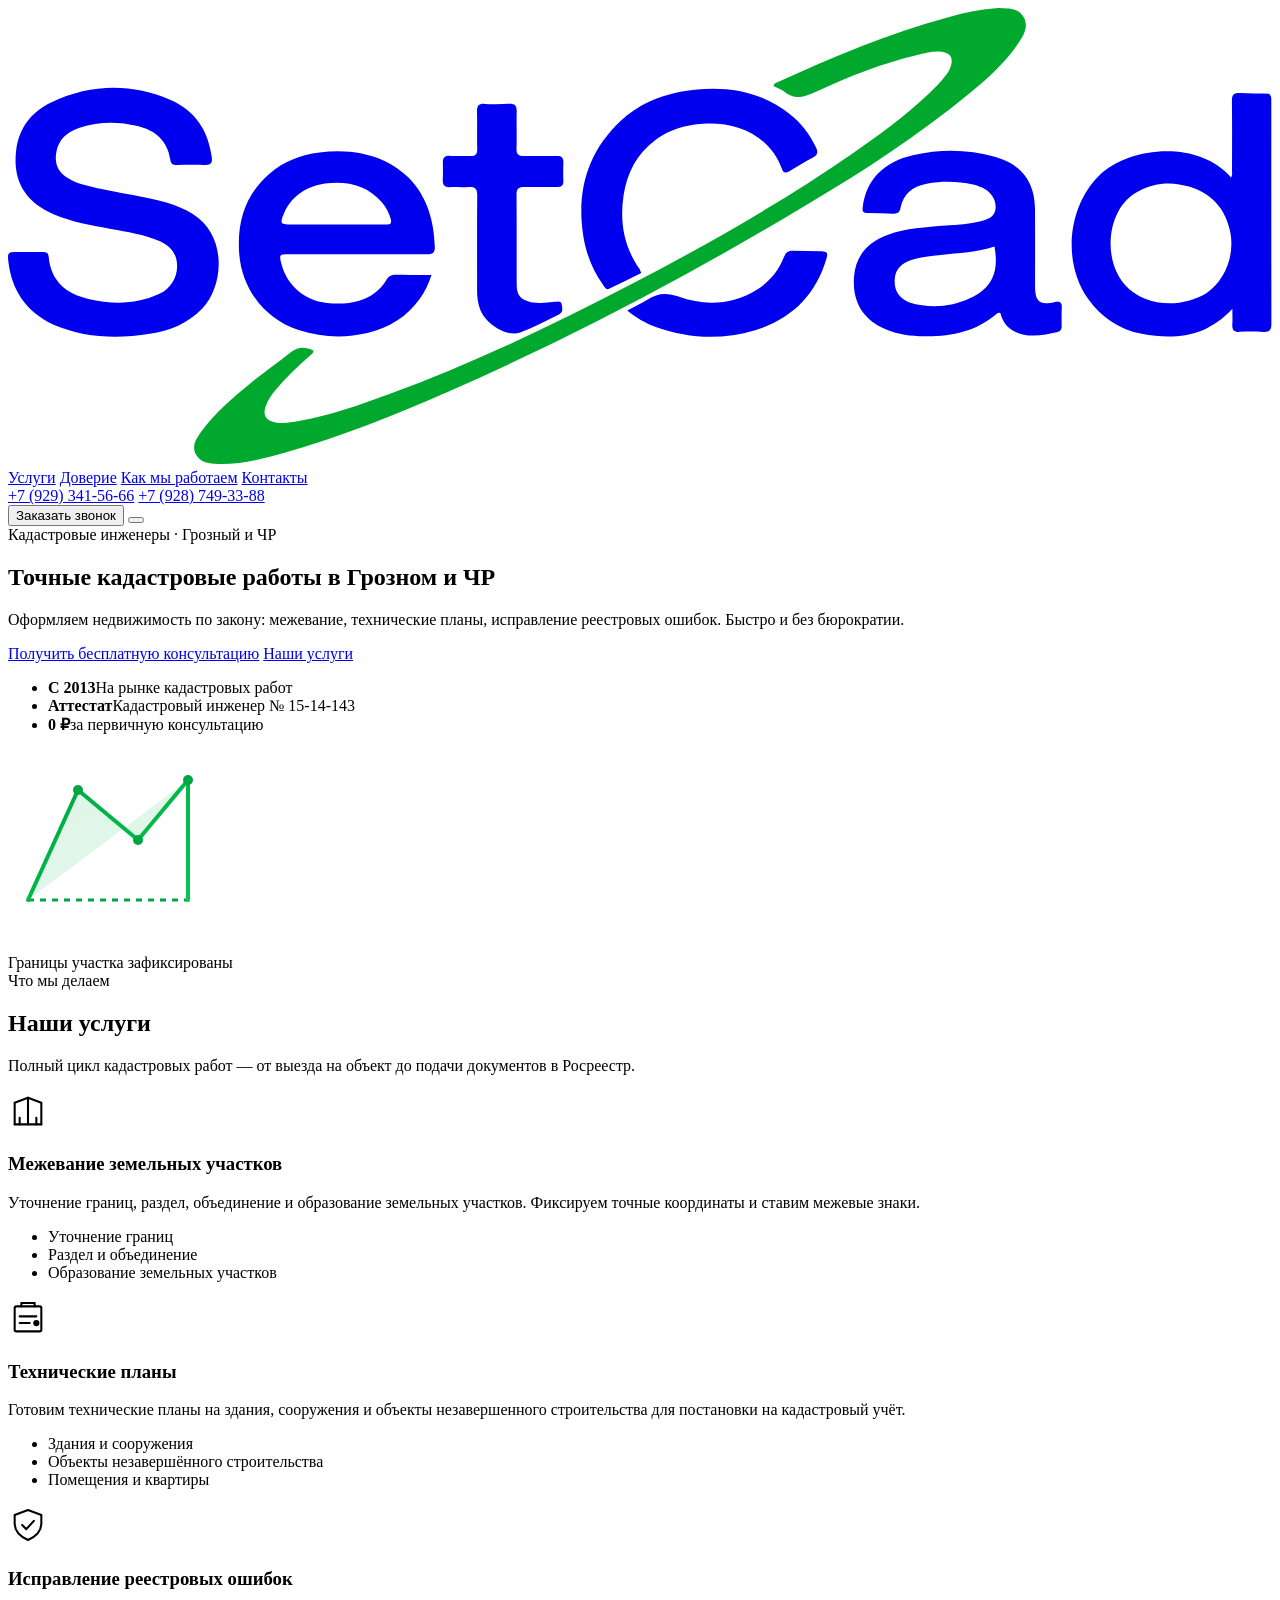
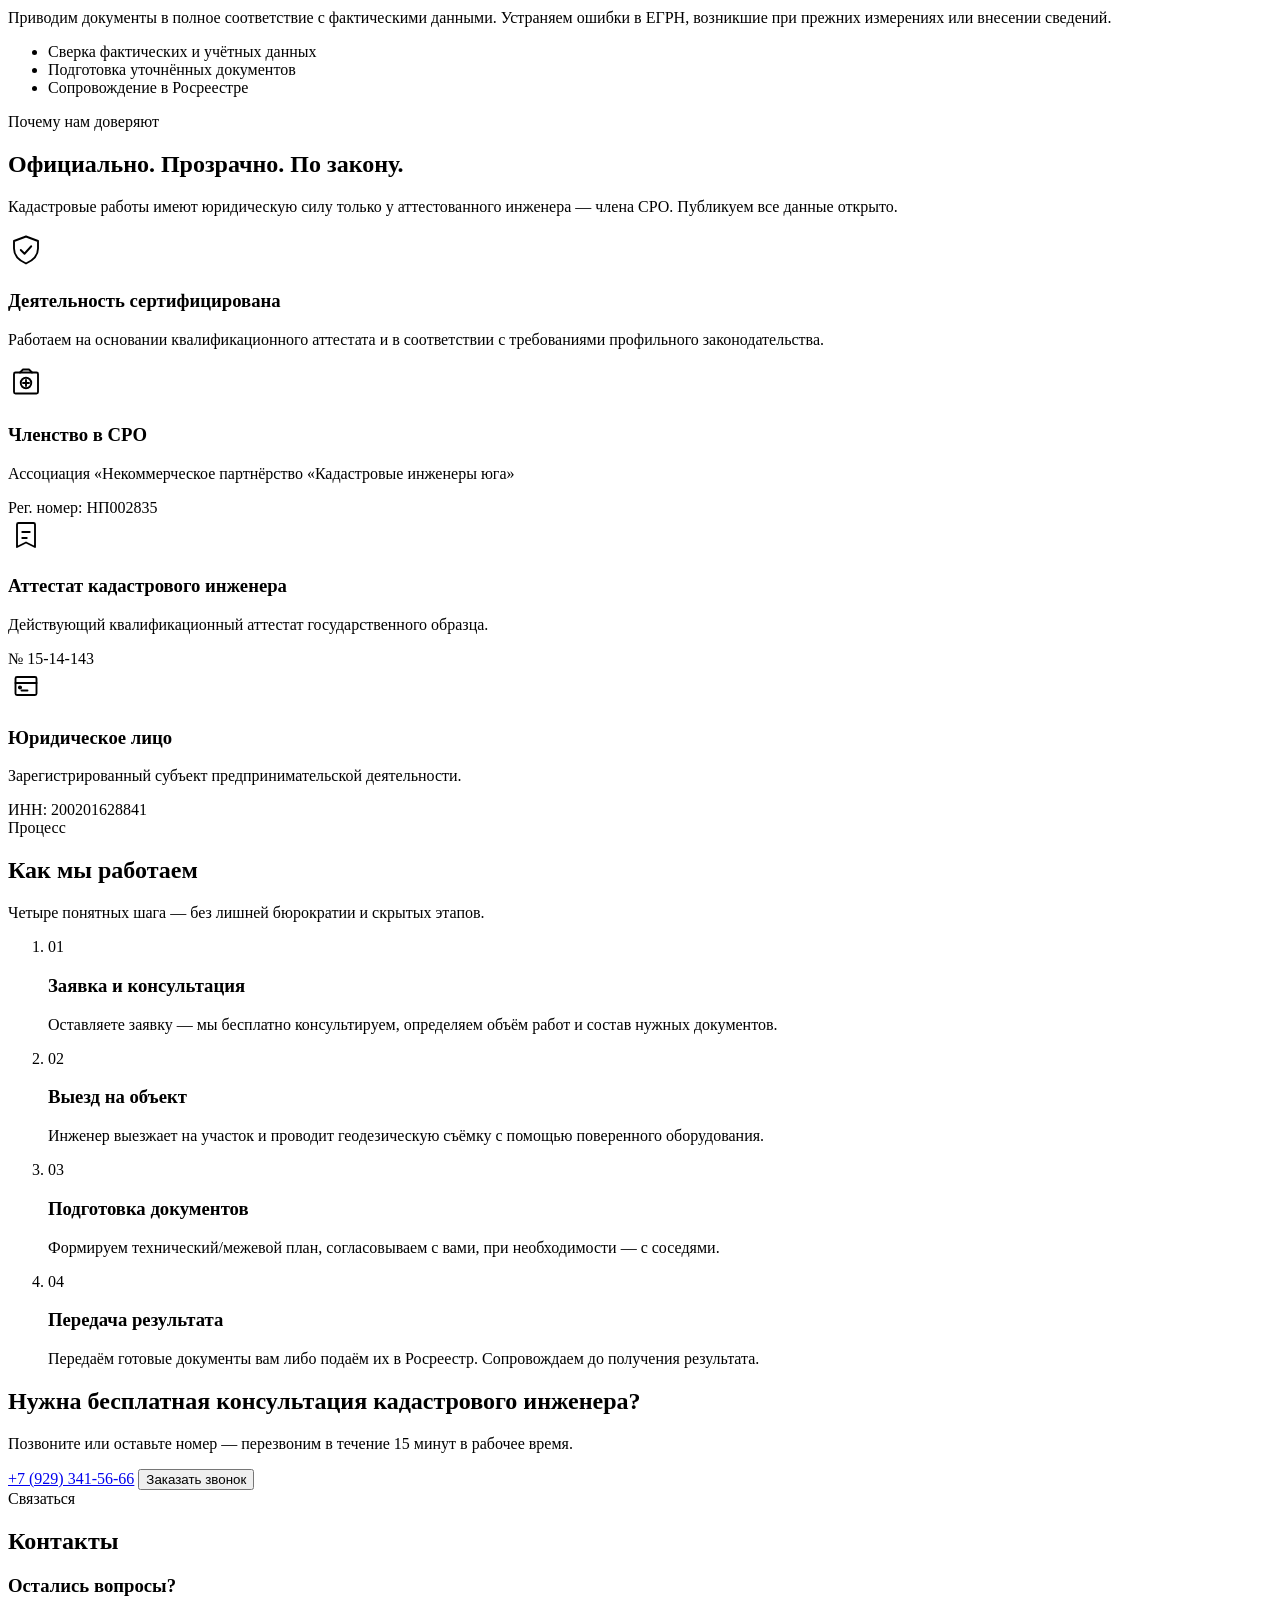
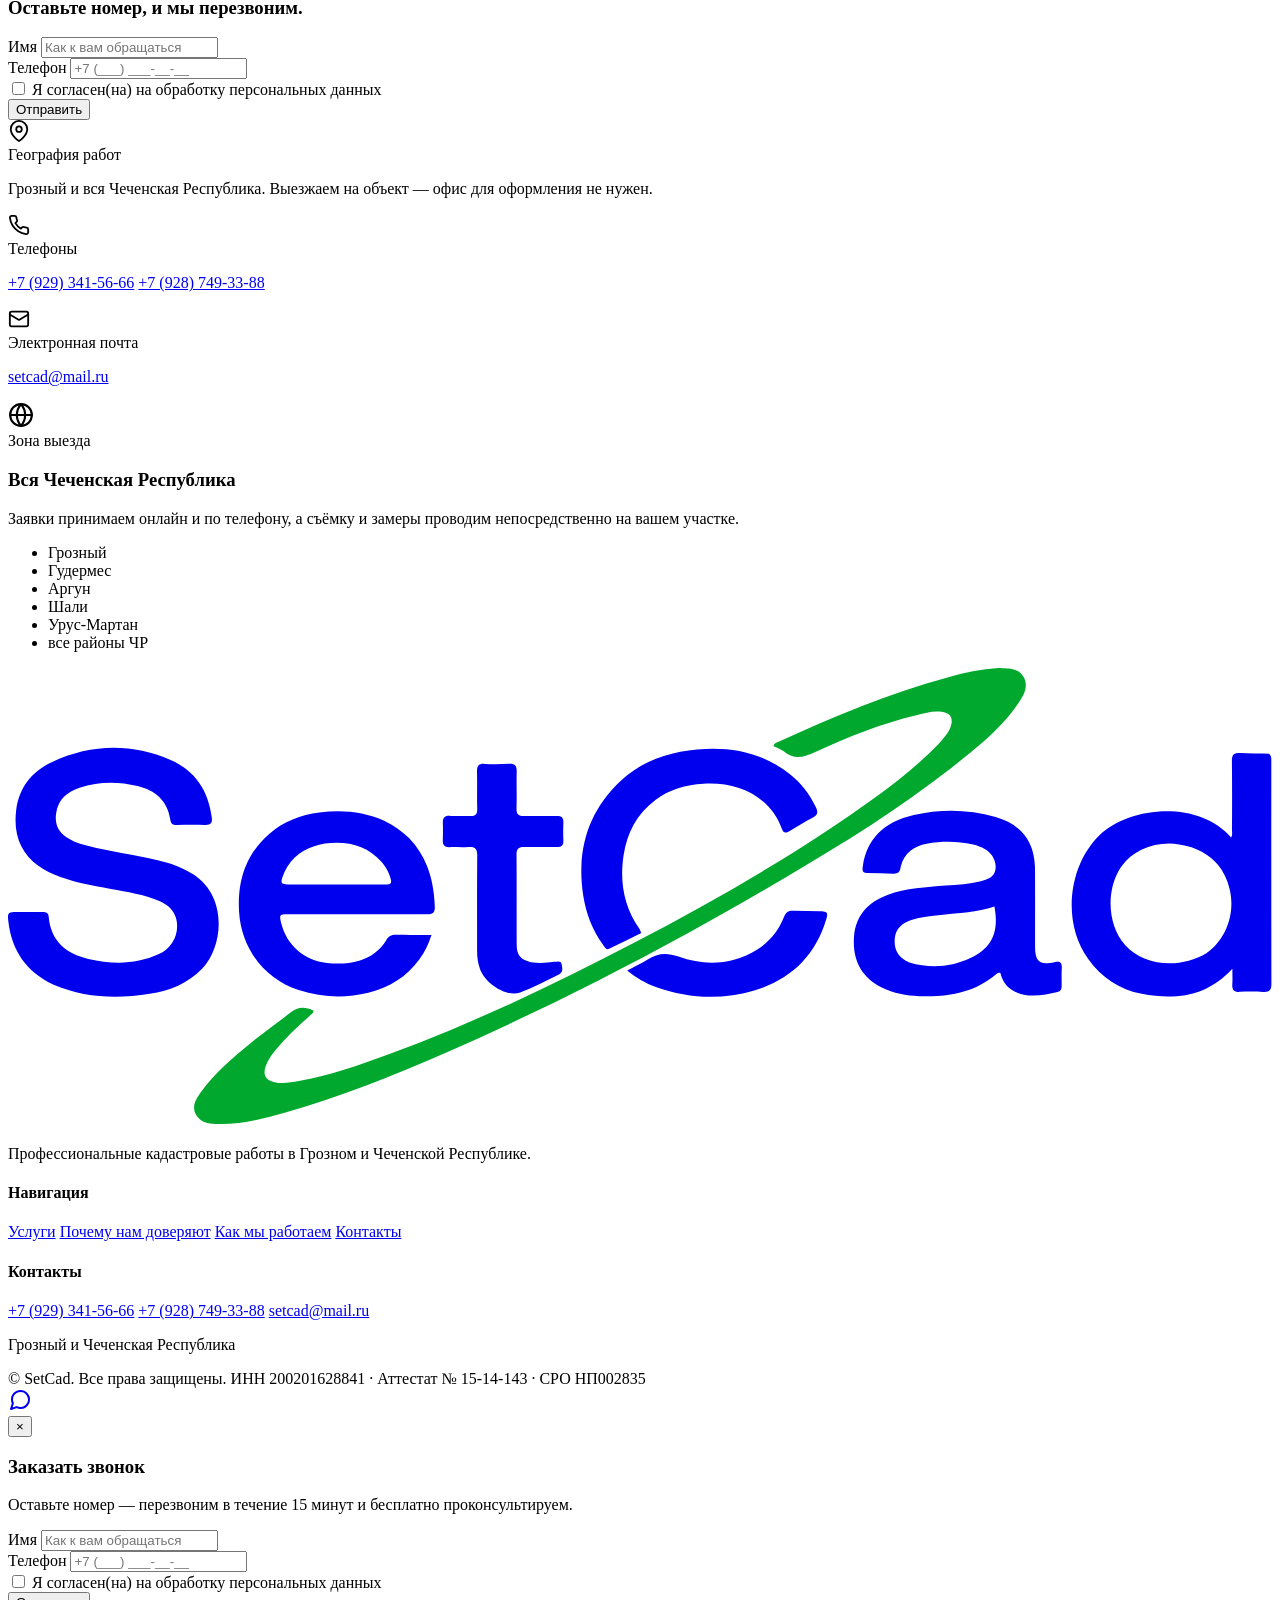
==== index.html @ d02a5c56 "Update index.html" ====
<!DOCTYPE html>
<html lang="ru">
<head>
    <meta name="google-site-verification" content="HfvGWTV3PidAbca_y2K1jz62IJVKgvn5Z9xsU5o7mjc" />
    <meta charset="UTF-8">
    <meta name="viewport" content="width=device-width, initial-scale=1.0">
    <meta name="description" content="Точные кадастровые работы в Грозном и ЧР. Межевание, технические планы, исправление реестровых ошибок. Быстро, по закону. Звоните!">
    <meta name="keywords" content="кадастровые работы Грозный, межевание Чечня, технический план, реестровые ошибки, SetCad">
    <meta name="theme-color" content="#00A63F">
    <meta property="og:title" content="SetCad — Кадастровые работы в Грозном и ЧР">
    <meta property="og:description" content="Межевание, технические планы, исправление реестровых ошибок. Оформляем недвижимость по закону — быстро и без бюрократии.">
    <meta property="og:type" content="website">
    <meta property="og:url" content="https://setcad.ru/">
    <meta property="og:image" content="https://setcad.ru/og-image.jpg">
    <meta property="og:image:width" content="1200">
    <meta property="og:image:height" content="630">
    <meta property="og:locale" content="ru_RU">
    <link rel="canonical" href="https://setcad.ru/">
    <meta name="robots" content="index, follow">
    <title>Кадастровые работы в Грозном и ЧР — межевание, техпланы | SetCad</title>
    <link rel="icon" href="/favicon.ico" sizes="any">
    <link rel="icon" type="image/svg+xml" href="/favicon.svg">
    <link rel="apple-touch-icon" href="/apple-touch-icon.png">
    <link rel="preconnect" href="https://fonts.googleapis.com">
    <link rel="preconnect" href="https://fonts.gstatic.com" crossorigin>
    <link href="https://fonts.googleapis.com/css2?family=Montserrat:wght@400;500;600;700;800;900&display=swap" rel="stylesheet">
    <link rel="stylesheet" href="styles.css">

    <script type="application/ld+json">
    {
        "@context": "https://schema.org",
        "@type": "Organization",
        "@id": "https://setcad.ru/#organization",
        "name": "SetCad",
        "legalName": "SetCad",
        "url": "https://setcad.ru/",
        "logo": "https://setcad.ru/logo.svg",
        "foundingDate": "2013",
        "taxID": "200201628841",
        "vatID": "200201628841",
        "address": {
            "@type": "PostalAddress",
            "addressLocality": "Грозный",
            "addressRegion": "Чеченская Республика",
            "addressCountry": "RU"
        },
        "areaServed": [
            { "@type": "City", "name": "Грозный" },
            { "@type": "AdministrativeArea", "name": "Чеченская Республика" }
        ],
        "contactPoint": [
            {
                "@type": "ContactPoint",
                "telephone": "+7-929-341-56-66",
                "contactType": "customer service",
                "areaServed": "RU",
                "availableLanguage": "Russian"
            }
        ],
        "email": "setcad@mail.ru"
    }
    </script>

    <script type="application/ld+json">
    {
        "@context": "https://schema.org",
        "@type": "ProfessionalService",
        "@id": "https://setcad.ru/#business",
        "name": "SetCad — кадастровые работы",
        "alternateName": "СетКад",
        "description": "Кадастровые работы в Грозном и Чеченской Республике: межевание земельных участков, технические планы, исправление реестровых ошибок.",
        "url": "https://setcad.ru/",
        "telephone": ["+7-929-341-56-66", "+7-928-749-33-88"],
        "email": "setcad@mail.ru",
        "priceRange": "₽₽",
        "image": "https://setcad.ru/logo.svg",
        "address": {
            "@type": "PostalAddress",
            "addressLocality": "Грозный",
            "addressRegion": "Чеченская Республика",
            "addressCountry": "RU"
        },
        "areaServed": [
            { "@type": "City", "name": "Грозный" },
            { "@type": "AdministrativeArea", "name": "Чеченская Республика" }
        ],
        "parentOrganization": { "@id": "https://setcad.ru/#organization" },
        "employee": {
            "@type": "Person",
            "jobTitle": "Кадастровый инженер",
            "hasCredential": {
                "@type": "EducationalOccupationalCredential",
                "credentialCategory": "Аттестат кадастрового инженера",
                "identifier": "15-14-143"
            },
            "memberOf": {
                "@type": "Organization",
                "name": "СРО НП002835"
            }
        },
        "hasOfferCatalog": {
            "@type": "OfferCatalog",
            "name": "Кадастровые услуги",
            "itemListElement": [
                {
                    "@type": "Offer",
                    "itemOffered": {
                        "@type": "Service",
                        "name": "Межевание земельных участков",
                        "description": "Уточнение границ, раздел, объединение и образование земельных участков."
                    }
                },
                {
                    "@type": "Offer",
                    "itemOffered": {
                        "@type": "Service",
                        "name": "Технические планы",
                        "description": "Подготовка технических планов на здания, сооружения и объекты незавершённого строительства."
                    }
                },
                {
                    "@type": "Offer",
                    "itemOffered": {
                        "@type": "Service",
                        "name": "Исправление реестровых ошибок",
                        "description": "Приведение документов в соответствие с фактическими данными, устранение ошибок в ЕГРН."
                    }
                }
            ]
        }
    }
    </script>

    <script type="application/ld+json">
    {
        "@context": "https://schema.org",
        "@type": "FAQPage",
        "mainEntity": [
            {
                "@type": "Question",
                "name": "Что входит в межевание земельного участка?",
                "acceptedAnswer": {
                    "@type": "Answer",
                    "text": "Межевание включает уточнение или установление границ земельного участка, определение точных координат поворотных точек, подготовку межевого плана и его подачу в Росреестр. SetCad выполняет полный цикл — от выезда на объект до получения готовых документов."
                }
            },
            {
                "@type": "Question",
                "name": "Что такое реестровая ошибка и как её исправить?",
                "acceptedAnswer": {
                    "@type": "Answer",
                    "text": "Реестровая ошибка — это несоответствие сведений в ЕГРН фактическим данным об объекте, возникшее из-за неточностей при прежних измерениях или внесении информации. Исправляется через подготовку уточнённых документов кадастровым инженером и подачу заявления в Росреестр. SetCad сопровождает весь процесс."
                }
            },
            {
                "@type": "Question",
                "name": "В каких районах работает SetCad?",
                "acceptedAnswer": {
                    "@type": "Answer",
                    "text": "SetCad выполняет кадастровые работы в Грозном и по всей Чеченской Республике."
                }
            }
        ]
    }
    </script>
</head>
<body>

    <header class="header" id="header">
        <div class="container header__inner">
            <a href="#hero" class="logo logo--full" aria-label="SetCad — на главную">
                <svg class="logo__full" viewBox="0 0 946 342" xmlns="http://www.w3.org/2000/svg" role="img" aria-label="SetCad">
                    <path d="M508.745 198.441C449.857 230.426 390.442 260.52 329.367 287.244C289.226 304.808 248.633 321.22 206.361 333.053C190.327 337.541 174.18 341.706 157.3 341.302C150.827 341.147 144.181 340.582 140.673 334.259C137.106 327.828 141.081 322.211 144.576 317.223C154.531 303.018 167.759 292.011 181.054 281.132C190.858 273.111 201.29 265.886 211.173 257.994C217.102 253.26 222.436 253.684 228.552 256.327C228.688 258.7 226.724 259.475 225.462 260.625C216.594 268.708 207.652 276.71 200.087 286.087C197.042 289.862 194.238 293.794 192.708 298.468C190.739 304.48 192.754 308.024 198.789 309.767C205.148 311.604 211.401 310.26 217.588 309.183C240.992 305.109 263.263 297.122 285.457 288.961C348.43 265.805 408.79 236.894 468.188 205.865C524.052 176.683 578.778 145.562 630.735 109.796C651.324 95.6237 671.479 80.8251 689.676 63.5647C694.036 59.4297 698.279 55.2002 701.903 50.3904C703.311 48.5219 704.555 46.5714 705.342 44.3337C707.7 37.6289 705.8 34.0464 698.811 32.8161C692.565 31.7164 686.575 33.7509 680.631 35.1514C654.086 41.4055 628.816 51.367 604.221 62.9067C595.615 66.9447 588.22 69.1732 580.297 62.212C578.282 60.4417 575.393 59.6669 572.984 58.4739C573.36 56.1594 575.087 55.9366 576.326 55.3691C617.545 36.4879 659.264 18.8892 703.156 7.05387C715.687 3.67512 728.365 0.815929 741.402 0.0681263C741.735 0.0490533 742.069 -0.0168356 742.399 0.00403936C749.021 0.422923 756.231 -0.135792 760.115 6.78596C763.965 13.6477 760.432 19.7987 756.78 25.3995C747.011 40.3801 733.743 52.1418 720.133 63.3968C682.165 94.7932 640.968 121.519 598.732 146.744C569.131 164.423 539.368 181.807 508.745 198.441Z" fill="#00A92D"/>
                    <path d="M33.7177 236.8C13.5264 227.101 2.69941 211.232 0.232134 189.477C-0.456011 183.41 0.0909486 182.707 5.98083 182.669C12.6466 182.626 19.3133 182.693 25.9784 182.615C28.4737 182.585 30.1912 183.2 30.4235 186.054C31.9235 204.484 43.4717 213.907 60.1449 217.749C77.984 221.859 95.8988 222.011 112.969 214.125C123.114 209.439 128.232 198.813 126.092 188.61C124.568 181.342 119.63 177.158 113.249 174.38C101.686 169.346 89.2725 167.593 77.0061 165.354C62.4283 162.692 47.7954 160.281 34.056 154.383C12.7971 145.256 3.24372 129.184 6.12794 106.304C8.23402 89.5979 17.7819 77.3991 32.6279 70.4838C61.851 56.8714 91.9631 56.0401 121.677 68.786C140.135 76.7035 149.967 91.8495 152.509 111.753C153.016 115.726 151.983 117.643 147.534 117.469C140.545 117.196 133.534 117.259 126.541 117.464C123.488 117.554 121.921 116.638 121.453 113.523C119.32 99.3288 110.216 91.6072 96.9948 88.3913C82.5011 84.8657 67.9026 84.8518 53.6044 89.5502C44.3377 92.5952 37.5284 98.2069 36.0158 108.619C34.9024 116.283 37.2344 122.398 43.7438 126.762C50.5497 131.324 58.3973 132.976 66.1988 134.757C83.5615 138.72 101.342 140.668 118.503 145.61C125.586 147.65 132.314 150.462 138.558 154.416C164.429 170.8 161.318 208.236 145.44 224.817C134.634 236.102 121.049 241.401 106.128 243.78C81.5604 247.696 57.3474 246.965 33.7177 236.8Z" fill="currentColor"/>
                    <path d="M943.877 64.1611C945.723 65.8575 945.49 67.7558 945.49 69.5639C945.499 125.21 945.451 180.856 945.565 236.501C945.575 241.14 943.988 242.684 939.441 242.424C933.628 242.092 927.77 242.081 921.956 242.392C917.427 242.634 916.014 240.755 916.316 236.534C916.551 233.253 916.363 229.942 916.363 225.049C896.926 246.206 873.472 248.567 848.525 243.856C831.801 240.698 818.461 231.638 808.476 217.768C788.924 190.61 793.129 148.733 816.654 125.407C838.37 103.874 890.512 98.1031 915.343 126.818C916.572 125.146 916.075 123.3 916.079 121.624C916.118 104.297 916.221 86.9685 916.007 69.6442C915.951 65.0948 917.337 63.3989 921.989 63.6512C929.131 64.0386 936.302 63.8849 943.877 64.1611ZM897.192 213.356C911.733 202.832 918.551 184.055 914.413 165.929C910.058 146.852 896.954 135.11 876.558 132.008C857.468 129.104 839.135 137.22 831.072 152.143C821.555 169.757 823.781 193.676 836.224 207.501C850.066 222.881 876.868 225.656 897.192 213.356Z" fill="currentColor"/>
                    <path d="M722.29 132.028C710.518 129.479 699.067 129.478 687.672 131.479C677.236 133.312 669.922 139.015 667.927 149.914C667.326 153.199 665.667 153.993 662.827 153.911C656.17 153.718 649.514 153.509 642.856 153.42C639.932 153.381 639.308 152.202 639.658 149.347C642.162 128.901 654.965 115.203 677.934 110.047C698.368 105.46 718.921 105.689 739.167 111.574C758.625 117.231 768.5 130.307 768.629 150.473C768.753 169.794 768.658 189.116 768.675 208.438C768.685 219.734 772.06 222.638 783.019 220.169C787.22 219.222 788.942 219.989 788.678 224.527C788.418 229.01 788.586 233.519 788.587 238.016C788.587 240.207 788.01 241.903 785.555 242.492C776.941 244.559 768.347 246.294 759.421 244.301C750.42 242.292 744.774 236.867 742.718 228.339C740.929 227.717 740.282 228.658 739.564 229.267C722.837 243.436 702.983 246.439 681.978 245.588C672.206 245.193 662.783 243.448 653.982 239.118C638.946 231.721 631.787 218.789 633.19 201.036C634.449 185.114 643.738 175.27 658.185 169.854C672.251 164.581 687.135 164.051 701.875 162.783C710.652 162.028 719.518 161.859 728.079 159.543C732.872 158.247 738.088 157.066 739.027 150.862C739.952 144.749 736.764 138.713 731.02 135.417C728.408 133.918 725.636 132.789 722.29 132.028ZM674.59 220.469C690.239 225.105 705.673 224.011 720.276 217.128C737.24 209.133 741.687 196.79 738.27 178.509C725.234 182.885 711.605 183.307 698.138 184.851C690.72 185.701 683.209 186.058 676.072 188.528C669.349 190.855 664.349 194.815 663.676 202.528C662.956 210.782 666.352 216.674 674.59 220.469Z" fill="currentColor"/>
                    <path d="M300.115 127.272C314.048 141.841 318.739 159.478 319.428 178.668C319.586 183.068 317.913 184.397 313.604 184.38C278.96 184.247 244.316 184.3 209.671 184.31C203.231 184.312 202.953 184.685 204.438 190.785C208.436 207.203 221.546 218.731 238.641 220.695C246.786 221.631 254.861 221.522 262.831 219.026C271.451 216.326 278.444 211.563 283.056 203.743C284.798 200.79 286.935 199.65 290.337 199.727C298.786 199.917 307.242 199.789 316.935 199.789C314.668 206.959 311.808 212.624 308.073 217.833C298.525 231.149 285.399 239.243 269.678 243.087C252.146 247.375 234.678 246.665 217.494 241.077C191.859 232.742 174.645 209.791 172.954 182.88C171.5 159.739 177.651 139.798 195.491 124.215C206.272 114.799 219.091 110.061 233.071 108.215C249.883 105.995 266.251 107.482 281.891 114.542C288.663 117.599 294.46 122.017 300.115 127.272ZM237.15 131.261C222.534 133.819 211.396 140.945 205.887 155.298C203.651 161.125 204.304 162.014 210.46 162.019C233.954 162.038 257.448 162.022 280.942 162.015C281.941 162.014 282.94 161.97 283.94 161.944C286.352 161.88 287.134 160.773 286.543 158.375C285.317 153.405 282.942 149.039 279.642 145.22C268.545 132.373 254.091 129.323 237.15 131.261Z" fill="currentColor"/>
                    <path d="M503.168 62.6344C532.93 57.4866 560.686 60.2675 585.011 79.3323C593.524 86.0045 599.969 94.4191 604.648 104.217C606.272 107.62 606.313 109.834 602.453 111.818C596.39 114.933 590.572 118.542 584.76 122.119C581.966 123.838 580.35 123.596 579.175 120.316C570.071 94.8973 544.44 85.0017 520.43 86.656C507.358 87.5567 495.158 90.8208 484.533 98.7655C470.71 109.101 463.322 123.253 460.74 140.04C457.688 159.88 460.811 178.48 472.535 195.207C472.993 195.86 473.217 196.677 473.935 198.273C465.851 202.305 457.937 206.415 449.861 210.178C447.479 211.288 446.449 208.662 445.345 207.122C437.437 196.092 432.586 183.758 430.534 170.41C425.383 136.903 433.673 107.611 458.861 84.1323C471.217 72.6141 486.271 66.0642 503.168 62.6344Z" fill="currentColor"/>
                    <path d="M391.3 220.314C397.543 221.09 403.33 220.793 409.134 219.932C411.062 219.647 413.938 218.692 414.42 221.885C414.817 224.506 415.812 227.7 412.316 229.351C402.679 233.905 393.26 239.046 383.316 242.793C373.289 246.572 356.935 236.393 353.112 224.925C351.683 220.638 351.054 216.216 351.064 211.664C351.116 187.835 350.964 164.006 351.18 140.18C351.224 135.328 349.677 133.623 344.908 133.948C340.097 134.276 335.245 133.95 330.417 134.093C326.763 134.201 325.288 132.564 325.398 128.994C325.531 124.665 325.608 120.324 325.443 115.999C325.282 111.802 327.193 110.474 331.185 110.679C336.004 110.926 340.857 110.521 345.675 110.786C349.741 111.009 351.291 109.666 351.167 105.428C350.898 96.2715 351.257 87.0965 351.003 77.9388C350.88 73.5314 352.055 71.503 356.864 71.7754C362.842 72.1139 368.865 72.0148 374.852 71.7456C379.128 71.5534 380.839 72.9828 380.717 77.4418C380.467 86.5994 380.889 95.777 380.572 104.93C380.407 109.693 382.224 110.972 386.685 110.817C394.674 110.538 402.682 110.865 410.676 110.688C414.334 110.607 415.818 111.935 415.662 115.617C415.472 120.108 415.454 124.62 415.657 129.11C415.828 132.898 414.094 134.072 410.574 134.021C402.411 133.903 394.243 134.098 386.082 133.937C382.041 133.858 380.559 135.35 380.588 139.496C380.746 161.99 380.624 184.486 380.703 206.98C380.73 214.865 383.325 218.053 391.3 220.314Z" fill="currentColor"/>
                    <path d="M484.783 238.773C477.147 235.764 470.338 232.13 463.446 226.358C468.978 223.411 473.909 221.149 478.458 218.281C485.949 213.557 492.529 212.619 501.766 216C521.692 223.292 542.063 222.339 560.756 210.682C570.042 204.892 576.74 196.621 580.746 186.43C582.14 182.884 584.054 181.579 587.794 181.749C594.44 182.051 601.106 181.875 607.762 182.009C613.278 182.12 613.934 182.981 612.333 188.31C604.161 215.526 586.02 233.008 559.138 241.135C534.364 248.624 509.57 247.589 484.783 238.773Z" fill="currentColor"/>
                </svg>
            </a>

            <nav class="nav" id="nav" aria-label="Основная навигация">
                <a href="#services" class="nav__link">Услуги</a>
                <a href="#trust" class="nav__link">Доверие</a>
                <a href="#process" class="nav__link">Как мы работаем</a>
                <a href="#contacts" class="nav__link">Контакты</a>
            </nav>

            <div class="header__actions">
                <div class="header__phones">
                    <a href="tel:+79293415666">+7 (929) 341-56-66</a>
                    <a href="tel:+79287493388">+7 (928) 749-33-88</a>
                </div>
                <button class="btn btn--accent" data-modal-open>Заказать звонок</button>
                <button class="burger" id="burger" aria-label="Открыть меню" aria-expanded="false" aria-controls="nav">
                    <span></span><span></span><span></span>
                </button>
            </div>
        </div>
    </header>

    <section class="hero" id="hero">
        <div class="hero__bg" aria-hidden="true">
            <div class="hero__grid"></div>
            <div class="hero__glow"></div>
        </div>
        <div class="container hero__inner">
            <div class="hero__content">
                <span class="hero__badge">Кадастровые инженеры · Грозный и ЧР</span>
                <h1 class="hero__title">Точные кадастровые работы в&nbsp;Грозном и&nbsp;ЧР</h1>
                <p class="hero__subtitle">Оформляем недвижимость по закону: межевание, технические планы, исправление реестровых ошибок. Быстро и без бюрократии.</p>
                <div class="hero__actions">
                    <a href="#contacts" class="btn btn--accent btn--lg">Получить бесплатную консультацию</a>
                    <a href="#services" class="btn btn--ghost btn--lg">Наши услуги</a>
                </div>
                <ul class="hero__stats">
                    <li><strong>С 2013</strong><span>На рынке кадастровых работ</span></li>
                    <li><strong>Аттестат</strong><span>Кадастровый инженер №&nbsp;15-14-143</span></li>
                    <li><strong>0 ₽</strong><span>за первичную консультацию</span></li>
                </ul>
            </div>
            <div class="hero__visual" aria-hidden="true">
                <div class="hero__card">
                    <svg class="hero__chart" viewBox="0 0 200 200" width="200" height="200" xmlns="http://www.w3.org/2000/svg">
                        <defs>
                            <linearGradient id="g1" x1="0" y1="0" x2="1" y2="1">
                                <stop offset="0" stop-color="#00A63F"/>
                                <stop offset="1" stop-color="#00C853"/>
                            </linearGradient>
                            <clipPath id="chartReveal">
                                <rect class="hero__chart-clip-rect" x="0" y="0" width="200" height="200"/>
                            </clipPath>
                        </defs>
                        <polygon class="hero__chart-fill" points="20,150 70,40 130,90 180,30" fill="url(#g1)" opacity="0.12"/>
                        <line class="hero__chart-base" x1="20" y1="150" x2="180" y2="150" stroke="#00A63F" stroke-width="3" stroke-dasharray="6 6"/>
                        <polyline class="hero__chart-line" points="20,150 70,40 130,90 180,30 180,150" fill="none" stroke="url(#g1)" stroke-width="4" stroke-linejoin="round" stroke-linecap="round" clip-path="url(#chartReveal)"/>
                        <circle class="hero__chart-dot" style="--d:.55s" cx="70" cy="40" r="5" fill="#00A63F"/>
                        <circle class="hero__chart-dot" style="--d:.7s" cx="130" cy="90" r="5" fill="#00A63F"/>
                        <circle class="hero__chart-dot" style="--d:.85s" cx="180" cy="30" r="5" fill="#00A63F"/>
                    </svg>
                    <div class="hero__card-label">Границы участка зафиксированы</div>
                </div>
            </div>
        </div>
    </section>

    <section class="section services" id="services">
        <div class="container">
            <div class="section__head">
                <span class="section__eyebrow">Что мы делаем</span>
                <h2 class="section__title">Наши услуги</h2>
                <p class="section__lead">Полный цикл кадастровых работ — от выезда на объект до подачи документов в Росреестр.</p>
            </div>

            <div class="services__grid">
                <article class="card service">
                    <div class="service__icon">
                        <svg viewBox="0 0 48 48" width="40" height="40" fill="none" stroke="currentColor" stroke-width="2.5" stroke-linecap="round" stroke-linejoin="round">
                            <path d="M8 40V14l16-6 16 6v26"/>
                            <path d="M8 40h32"/>
                            <path d="M24 8v32"/>
                            <path d="M14 40v-8M34 40v-8"/>
                        </svg>
                    </div>
                    <h3 class="service__title">Межевание земельных участков</h3>
                    <p class="service__text">Уточнение границ, раздел, объединение и образование земельных участков. Фиксируем точные координаты и ставим межевые знаки.</p>
                    <ul class="service__list">
                        <li>Уточнение границ</li>
                        <li>Раздел и объединение</li>
                        <li>Образование земельных участков</li>
                    </ul>
                </article>

                <article class="card service">
                    <div class="service__icon">
                        <svg viewBox="0 0 48 48" width="40" height="40" fill="none" stroke="currentColor" stroke-width="2.5" stroke-linecap="round" stroke-linejoin="round">
                            <rect x="8" y="10" width="32" height="30" rx="2"/>
                            <path d="M16 10V6h16v4"/>
                            <path d="M14 22h20M14 30h12"/>
                            <circle cx="34" cy="30" r="2.5" fill="currentColor"/>
                        </svg>
                    </div>
                    <h3 class="service__title">Технические планы</h3>
                    <p class="service__text">Готовим технические планы на здания, сооружения и объекты незавершенного строительства для постановки на кадастровый учёт.</p>
                    <ul class="service__list">
                        <li>Здания и сооружения</li>
                        <li>Объекты незавершённого строительства</li>
                        <li>Помещения и квартиры</li>
                    </ul>
                </article>

                <article class="card service">
                    <div class="service__icon">
                        <svg viewBox="0 0 48 48" width="40" height="40" fill="none" stroke="currentColor" stroke-width="2.5" stroke-linecap="round" stroke-linejoin="round">
                            <path d="M24 6l16 6v10c0 10-7 16-16 20-9-4-16-10-16-20V12l16-6z"/>
                            <path d="M17 24l5 5 9-10"/>
                        </svg>
                    </div>
                    <h3 class="service__title">Исправление реестровых ошибок</h3>
                    <p class="service__text">Приводим документы в полное соответствие с фактическими данными. Устраняем ошибки в ЕГРН, возникшие при прежних измерениях или внесении сведений.</p>
                    <ul class="service__list">
                        <li>Сверка фактических и учётных данных</li>
                        <li>Подготовка уточнённых документов</li>
                        <li>Сопровождение в Росреестре</li>
                    </ul>
                </article>
            </div>
        </div>
    </section>

    <section class="section trust" id="trust">
        <div class="container">
            <div class="section__head section__head--light">
                <span class="section__eyebrow">Почему нам доверяют</span>
                <h2 class="section__title">Официально. Прозрачно. По&nbsp;закону.</h2>
                <p class="section__lead">Кадастровые работы имеют юридическую силу только у аттестованного инженера — члена СРО. Публикуем все данные открыто.</p>
            </div>

            <div class="trust__grid">
                <div class="trust__item">
                    <div class="trust__icon">
                        <svg viewBox="0 0 48 48" width="36" height="36" fill="none" stroke="currentColor" stroke-width="2.5" stroke-linecap="round" stroke-linejoin="round">
                            <path d="M24 6l16 6v10c0 10-7 16-16 20-9-4-16-10-16-20V12l16-6z"/>
                            <path d="M17 24l5 5 9-10"/>
                        </svg>
                    </div>
                    <h3>Деятельность сертифицирована</h3>
                    <p>Работаем на основании квалификационного аттестата и в соответствии с требованиями профильного законодательства.</p>
                </div>

                <div class="trust__item">
                    <div class="trust__icon">
                        <svg viewBox="0 0 48 48" width="36" height="36" fill="none" stroke="currentColor" stroke-width="2.5" stroke-linecap="round" stroke-linejoin="round">
                            <rect x="8" y="10" width="32" height="28" rx="2"/>
                            <circle cx="24" cy="24" r="7"/>
                            <path d="M24 20v8M20 24h8"/>
                            <path d="M16 10l4-4h8l4 4"/>
                        </svg>
                    </div>
                    <h3>Членство в СРО</h3>
                    <p>Ассоциация «Некоммерческое партнёрство «Кадастровые инженеры юга»</p>
                    <span class="trust__code">Рег. номер: НП002835</span>
                </div>

                <div class="trust__item">
                    <div class="trust__icon">
                        <svg viewBox="0 0 48 48" width="36" height="36" fill="none" stroke="currentColor" stroke-width="2.5" stroke-linecap="round" stroke-linejoin="round">
                            <path d="M14 8h20a2 2 0 012 2v30l-12-6-12 6V10a2 2 0 012-2z"/>
                            <path d="M19 20h10M19 28h6"/>
                        </svg>
                    </div>
                    <h3>Аттестат кадастрового инженера</h3>
                    <p>Действующий квалификационный аттестат государственного образца.</p>
                    <span class="trust__code">№ 15-14-143</span>
                </div>

                <div class="trust__item">
                    <div class="trust__icon">
                        <svg viewBox="0 0 48 48" width="36" height="36" fill="none" stroke="currentColor" stroke-width="2.5" stroke-linecap="round" stroke-linejoin="round">
                            <rect x="10" y="12" width="28" height="24" rx="2"/>
                            <path d="M10 20h28M18 30h8"/>
                            <circle cx="16" cy="26" r="1.5" fill="currentColor"/>
                        </svg>
                    </div>
                    <h3>Юридическое лицо</h3>
                    <p>Зарегистрированный субъект предпринимательской деятельности.</p>
                    <span class="trust__code">ИНН: 200201628841</span>
                </div>
            </div>
        </div>
    </section>

    <section class="section process" id="process">
        <div class="container">
            <div class="section__head">
                <span class="section__eyebrow">Процесс</span>
                <h2 class="section__title">Как мы работаем</h2>
                <p class="section__lead">Четыре понятных шага — без лишней бюрократии и скрытых этапов.</p>
            </div>

            <ol class="steps">
                <li class="step">
                    <div class="step__num">01</div>
                    <h3 class="step__title">Заявка и консультация</h3>
                    <p class="step__text">Оставляете заявку — мы бесплатно консультируем, определяем объём работ и состав нужных документов.</p>
                </li>
                <li class="step">
                    <div class="step__num">02</div>
                    <h3 class="step__title">Выезд на объект</h3>
                    <p class="step__text">Инженер выезжает на участок и проводит геодезическую съёмку с помощью поверенного оборудования.</p>
                </li>
                <li class="step">
                    <div class="step__num">03</div>
                    <h3 class="step__title">Подготовка документов</h3>
                    <p class="step__text">Формируем технический/межевой план, согласовываем с вами, при необходимости — с соседями.</p>
                </li>
                <li class="step">
                    <div class="step__num">04</div>
                    <h3 class="step__title">Передача результата</h3>
                    <p class="step__text">Передаём готовые документы вам либо подаём их в Росреестр. Сопровождаем до получения результата.</p>
                </li>
            </ol>
        </div>
    </section>

    <section class="cta-bar">
        <div class="container cta-bar__inner">
            <div class="cta-bar__text">
                <h2>Нужна бесплатная консультация кадастрового инженера?</h2>
                <p>Позвоните или оставьте номер — перезвоним в течение 15 минут в рабочее время.</p>
            </div>
            <div class="cta-bar__actions">
                <a href="tel:+79293415666" class="btn btn--white btn--lg">+7 (929) 341-56-66</a>
                <button class="btn btn--accent-outline btn--lg" data-modal-open>Заказать звонок</button>
            </div>
        </div>
    </section>

    <section class="section contacts" id="contacts">
        <div class="container">
            <div class="section__head">
                <span class="section__eyebrow">Связаться</span>
                <h2 class="section__title">Контакты</h2>
            </div>

            <div class="contacts__grid">
                <div class="contacts__form-wrap card">
                    <h3 class="contacts__form-title">Остались вопросы?<br>Оставьте номер, и мы перезвоним.</h3>
                    <form class="form" id="callbackForm" novalidate>
                        <input type="hidden" name="access_key" value="32a39c02-2464-44e9-9254-151f80d49cc8">
                        
                        <div class="form__field">
                            <label for="name">Имя</label>
                            <input type="text" id="name" name="name" placeholder="Как к вам обращаться" autocomplete="name" required>
                            <span class="form__error" data-error-for="name"></span>
                        </div>
                        <div class="form__field">
                            <label for="phone">Телефон</label>
                            <input type="tel" id="phone" name="phone" placeholder="+7 (___) ___-__-__" autocomplete="tel" required>
                            <span class="form__error" data-error-for="phone"></span>
                        </div>
                        <div class="form__field form__field--consent">
                            <label class="checkbox">
                                <input type="checkbox" id="consent" name="consent" required>
                                <span class="checkbox__box" aria-hidden="true"></span>
                                <span class="checkbox__text">Я согласен(на) на обработку персональных данных</span>
                            </label>
                            <span class="form__error" data-error-for="consent"></span>
                        </div>
                        <button type="submit" class="btn btn--accent btn--lg btn--block">Отправить</button>
                        <p class="form__success" id="formSuccess" hidden>Спасибо! Заявка принята. Мы перезвоним вам в ближайшее время.</p>
                    </form>
                </div>

                <div class="contacts__info">
                    <div class="contacts__list">
                        <div class="contact-row">
                            <div class="contact-row__icon">
                                <svg viewBox="0 0 24 24" width="22" height="22" fill="none" stroke="currentColor" stroke-width="2" stroke-linecap="round" stroke-linejoin="round"><path d="M21 10c0 7-9 13-9 13s-9-6-9-13a9 9 0 0118 0z"/><circle cx="12" cy="10" r="3"/></svg>
                            </div>
                            <div>
                                <span class="contact-row__label">География работ</span>
                                <p class="contact-row__value">Грозный и вся Чеченская Республика. Выезжаем на объект — офис для оформления не нужен.</p>
                            </div>
                        </div>

                        <div class="contact-row">
                            <div class="contact-row__icon">
                                <svg viewBox="0 0 24 24" width="22" height="22" fill="none" stroke="currentColor" stroke-width="2" stroke-linecap="round" stroke-linejoin="round"><path d="M22 16.92v3a2 2 0 01-2.18 2 19.79 19.79 0 01-8.63-3.07 19.5 19.5 0 01-6-6 19.79 19.79 0 01-3.07-8.67A2 2 0 014.11 2h3a2 2 0 012 1.72c.13.96.36 1.9.7 2.81a2 2 0 01-.45 2.11L8.09 9.91a16 16 0 006 6l1.27-1.27a2 2 0 012.11-.45c.91.34 1.85.57 2.81.7A2 2 0 0122 16.92z"/></svg>
                            </div>
                            <div>
                                <span class="contact-row__label">Телефоны</span>
                                <p class="contact-row__value">
                                    <a href="tel:+79293415666">+7 (929) 341-56-66</a>
                                    <a href="tel:+79287493388">+7 (928) 749-33-88</a>
                                </p>
                            </div>
                        </div>

                        <div class="contact-row">
                            <div class="contact-row__icon">
                                <svg viewBox="0 0 24 24" width="22" height="22" fill="none" stroke="currentColor" stroke-width="2" stroke-linecap="round" stroke-linejoin="round"><rect x="2" y="4" width="20" height="16" rx="2"/><path d="m22 7-10 6L2 7"/></svg>
                            </div>
                            <div>
                                <span class="contact-row__label">Электронная почта</span>
                                <p class="contact-row__value"><a href="mailto:setcad@mail.ru">setcad@mail.ru</a></p>
                            </div>
                        </div>
                    </div>

                    <div class="service-area">
                        <div class="service-area__head">
                            <div class="service-area__icon">
                                <svg viewBox="0 0 24 24" width="26" height="26" fill="none" stroke="currentColor" stroke-width="2" stroke-linecap="round" stroke-linejoin="round"><circle cx="12" cy="12" r="10"/><path d="M2 12h20M12 2a15 15 0 010 20M12 2a15 15 0 000 20"/></svg>
                            </div>
                            <div>
                                <span class="service-area__label">Зона выезда</span>
                                <h3 class="service-area__title">Вся Чеченская Республика</h3>
                            </div>
                        </div>
                        <p class="service-area__text">Заявки принимаем онлайн и по телефону, а съёмку и замеры проводим непосредственно на вашем участке.</p>
                        <ul class="service-area__list">
                            <li>Грозный</li>
                            <li>Гудермес</li>
                            <li>Аргун</li>
                            <li>Шали</li>
                            <li>Урус-Мартан</li>
                            <li>все районы ЧР</li>
                        </ul>
                    </div>
                </div>
            </div>
        </div>
    </section>

    <footer class="footer">
        <div class="container footer__inner">
            <div class="footer__brand">
                <a href="#hero" class="logo logo--full logo--footer">
                    <svg class="logo__full" viewBox="0 0 946 342" xmlns="http://www.w3.org/2000/svg" role="img" aria-label="SetCad">
                        <path d="M508.745 198.441C449.857 230.426 390.442 260.52 329.367 287.244C289.226 304.808 248.633 321.22 206.361 333.053C190.327 337.541 174.18 341.706 157.3 341.302C150.827 341.147 144.181 340.582 140.673 334.259C137.106 327.828 141.081 322.211 144.576 317.223C154.531 303.018 167.759 292.011 181.054 281.132C190.858 273.111 201.29 265.886 211.173 257.994C217.102 253.26 222.436 253.684 228.552 256.327C228.688 258.7 226.724 259.475 225.462 260.625C216.594 268.708 207.652 276.71 200.087 286.087C197.042 289.862 194.238 293.794 192.708 298.468C190.739 304.48 192.754 308.024 198.789 309.767C205.148 311.604 211.401 310.26 217.588 309.183C240.992 305.109 263.263 297.122 285.457 288.961C348.43 265.805 408.79 236.894 468.188 205.865C524.052 176.683 578.778 145.562 630.735 109.796C651.324 95.6237 671.479 80.8251 689.676 63.5647C694.036 59.4297 698.279 55.2002 701.903 50.3904C703.311 48.5219 704.555 46.5714 705.342 44.3337C707.7 37.6289 705.8 34.0464 698.811 32.8161C692.565 31.7164 686.575 33.7509 680.631 35.1514C654.086 41.4055 628.816 51.367 604.221 62.9067C595.615 66.9447 588.22 69.1732 580.297 62.212C578.282 60.4417 575.393 59.6669 572.984 58.4739C573.36 56.1594 575.087 55.9366 576.326 55.3691C617.545 36.4879 659.264 18.8892 703.156 7.05387C715.687 3.67512 728.365 0.815929 741.402 0.0681263C741.735 0.0490533 742.069 -0.0168356 742.399 0.00403936C749.021 0.422923 756.231 -0.135792 760.115 6.78596C763.965 13.6477 760.432 19.7987 756.78 25.3995C747.011 40.3801 733.743 52.1418 720.133 63.3968C682.165 94.7932 640.968 121.519 598.732 146.744C569.131 164.423 539.368 181.807 508.745 198.441Z" fill="#00A92D"/>
                        <path d="M33.7177 236.8C13.5264 227.101 2.69941 211.232 0.232134 189.477C-0.456011 183.41 0.0909486 182.707 5.98083 182.669C12.6466 182.626 19.3133 182.693 25.9784 182.615C28.4737 182.585 30.1912 183.2 30.4235 186.054C31.9235 204.484 43.4717 213.907 60.1449 217.749C77.984 221.859 95.8988 222.011 112.969 214.125C123.114 209.439 128.232 198.813 126.092 188.61C124.568 181.342 119.63 177.158 113.249 174.38C101.686 169.346 89.2725 167.593 77.0061 165.354C62.4283 162.692 47.7954 160.281 34.056 154.383C12.7971 145.256 3.24372 129.184 6.12794 106.304C8.23402 89.5979 17.7819 77.3991 32.6279 70.4838C61.851 56.8714 91.9631 56.0401 121.677 68.786C140.135 76.7035 149.967 91.8495 152.509 111.753C153.016 115.726 151.983 117.643 147.534 117.469C140.545 117.196 133.534 117.259 126.541 117.464C123.488 117.554 121.921 116.638 121.453 113.523C119.32 99.3288 110.216 91.6072 96.9948 88.3913C82.5011 84.8657 67.9026 84.8518 53.6044 89.5502C44.3377 92.5952 37.5284 98.2069 36.0158 108.619C34.9024 116.283 37.2344 122.398 43.7438 126.762C50.5497 131.324 58.3973 132.976 66.1988 134.757C83.5615 138.72 101.342 140.668 118.503 145.61C125.586 147.65 132.314 150.462 138.558 154.416C164.429 170.8 161.318 208.236 145.44 224.817C134.634 236.102 121.049 241.401 106.128 243.78C81.5604 247.696 57.3474 246.965 33.7177 236.8Z" fill="currentColor"/>
                        <path d="M943.877 64.1611C945.723 65.8575 945.49 67.7558 945.49 69.5639C945.499 125.21 945.451 180.856 945.565 236.501C945.575 241.14 943.988 242.684 939.441 242.424C933.628 242.092 927.77 242.081 921.956 242.392C917.427 242.634 916.014 240.755 916.316 236.534C916.551 233.253 916.363 229.942 916.363 225.049C896.926 246.206 873.472 248.567 848.525 243.856C831.801 240.698 818.461 231.638 808.476 217.768C788.924 190.61 793.129 148.733 816.654 125.407C838.37 103.874 890.512 98.1031 915.343 126.818C916.572 125.146 916.075 123.3 916.079 121.624C916.118 104.297 916.221 86.9685 916.007 69.6442C915.951 65.0948 917.337 63.3989 921.989 63.6512C929.131 64.0386 936.302 63.8849 943.877 64.1611ZM897.192 213.356C911.733 202.832 918.551 184.055 914.413 165.929C910.058 146.852 896.954 135.11 876.558 132.008C857.468 129.104 839.135 137.22 831.072 152.143C821.555 169.757 823.781 193.676 836.224 207.501C850.066 222.881 876.868 225.656 897.192 213.356Z" fill="currentColor"/>
                        <path d="M722.29 132.028C710.518 129.479 699.067 129.478 687.672 131.479C677.236 133.312 669.922 139.015 667.927 149.914C667.326 153.199 665.667 153.993 662.827 153.911C656.17 153.718 649.514 153.509 642.856 153.42C639.932 153.381 639.308 152.202 639.658 149.347C642.162 128.901 654.965 115.203 677.934 110.047C698.368 105.46 718.921 105.689 739.167 111.574C758.625 117.231 768.5 130.307 768.629 150.473C768.753 169.794 768.658 189.116 768.675 208.438C768.685 219.734 772.06 222.638 783.019 220.169C787.22 219.222 788.942 219.989 788.678 224.527C788.418 229.01 788.586 233.519 788.587 238.016C788.587 240.207 788.01 241.903 785.555 242.492C776.941 244.559 768.347 246.294 759.421 244.301C750.42 242.292 744.774 236.867 742.718 228.339C740.929 227.717 740.282 228.658 739.564 229.267C722.837 243.436 702.983 246.439 681.978 245.588C672.206 245.193 662.783 243.448 653.982 239.118C638.946 231.721 631.787 218.789 633.19 201.036C634.449 185.114 643.738 175.27 658.185 169.854C672.251 164.581 687.135 164.051 701.875 162.783C710.652 162.028 719.518 161.859 728.079 159.543C732.872 158.247 738.088 157.066 739.027 150.862C739.952 144.749 736.764 138.713 731.02 135.417C728.408 133.918 725.636 132.789 722.29 132.028ZM674.59 220.469C690.239 225.105 705.673 224.011 720.276 217.128C737.24 209.133 741.687 196.79 738.27 178.509C725.234 182.885 711.605 183.307 698.138 184.851C690.72 185.701 683.209 186.058 676.072 188.528C669.349 190.855 664.349 194.815 663.676 202.528C662.956 210.782 666.352 216.674 674.59 220.469Z" fill="currentColor"/>
                        <path d="M300.115 127.272C314.048 141.841 318.739 159.478 319.428 178.668C319.586 183.068 317.913 184.397 313.604 184.38C278.96 184.247 244.316 184.3 209.671 184.31C203.231 184.312 202.953 184.685 204.438 190.785C208.436 207.203 221.546 218.731 238.641 220.695C246.786 221.631 254.861 221.522 262.831 219.026C271.451 216.326 278.444 211.563 283.056 203.743C284.798 200.79 286.935 199.65 290.337 199.727C298.786 199.917 307.242 199.789 316.935 199.789C314.668 206.959 311.808 212.624 308.073 217.833C298.525 231.149 285.399 239.243 269.678 243.087C252.146 247.375 234.678 246.665 217.494 241.077C191.859 232.742 174.645 209.791 172.954 182.88C171.5 159.739 177.651 139.798 195.491 124.215C206.272 114.799 219.091 110.061 233.071 108.215C249.883 105.995 266.251 107.482 281.891 114.542C288.663 117.599 294.46 122.017 300.115 127.272ZM237.15 131.261C222.534 133.819 211.396 140.945 205.887 155.298C203.651 161.125 204.304 162.014 210.46 162.019C233.954 162.038 257.448 162.022 280.942 162.015C281.941 162.014 282.94 161.97 283.94 161.944C286.352 161.88 287.134 160.773 286.543 158.375C285.317 153.405 282.942 149.039 279.642 145.22C268.545 132.373 254.091 129.323 237.15 131.261Z" fill="currentColor"/>
                        <path d="M503.168 62.6344C532.93 57.4866 560.686 60.2675 585.011 79.3323C593.524 86.0045 599.969 94.4191 604.648 104.217C606.272 107.62 606.313 109.834 602.453 111.818C596.39 114.933 590.572 118.542 584.76 122.119C581.966 123.838 580.35 123.596 579.175 120.316C570.071 94.8973 544.44 85.0017 520.43 86.656C507.358 87.5567 495.158 90.8208 484.533 98.7655C470.71 109.101 463.322 123.253 460.74 140.04C457.688 159.88 460.811 178.48 472.535 195.207C472.993 195.86 473.217 196.677 473.935 198.273C465.851 202.305 457.937 206.415 449.861 210.178C447.479 211.288 446.449 208.662 445.345 207.122C437.437 196.092 432.586 183.758 430.534 170.41C425.383 136.903 433.673 107.611 458.861 84.1323C471.217 72.6141 486.271 66.0642 503.168 62.6344Z" fill="currentColor"/>
                        <path d="M391.3 220.314C397.543 221.09 403.33 220.793 409.134 219.932C411.062 219.647 413.938 218.692 414.42 221.885C414.817 224.506 415.812 227.7 412.316 229.351C402.679 233.905 393.26 239.046 383.316 242.793C373.289 246.572 356.935 236.393 353.112 224.925C351.683 220.638 351.054 216.216 351.064 211.664C351.116 187.835 350.964 164.006 351.18 140.18C351.224 135.328 349.677 133.623 344.908 133.948C340.097 134.276 335.245 133.95 330.417 134.093C326.763 134.201 325.288 132.564 325.398 128.994C325.531 124.665 325.608 120.324 325.443 115.999C325.282 111.802 327.193 110.474 331.185 110.679C336.004 110.926 340.857 110.521 345.675 110.786C349.741 111.009 351.291 109.666 351.167 105.428C350.898 96.2715 351.257 87.0965 351.003 77.9388C350.88 73.5314 352.055 71.503 356.864 71.7754C362.842 72.1139 368.865 72.0148 374.852 71.7456C379.128 71.5534 380.839 72.9828 380.717 77.4418C380.467 86.5994 380.889 95.777 380.572 104.93C380.407 109.693 382.224 110.972 386.685 110.817C394.674 110.538 402.682 110.865 410.676 110.688C414.334 110.607 415.818 111.935 415.662 115.617C415.472 120.108 415.454 124.62 415.657 129.11C415.828 132.898 414.094 134.072 410.574 134.021C402.411 133.903 394.243 134.098 386.082 133.937C382.041 133.858 380.559 135.35 380.588 139.496C380.746 161.99 380.624 184.486 380.703 206.98C380.73 214.865 383.325 218.053 391.3 220.314Z" fill="currentColor"/>
                        <path d="M484.783 238.773C477.147 235.764 470.338 232.13 463.446 226.358C468.978 223.411 473.909 221.149 478.458 218.281C485.949 213.557 492.529 212.619 501.766 216C521.692 223.292 542.063 222.339 560.756 210.682C570.042 204.892 576.74 196.621 580.746 186.43C582.14 182.884 584.054 181.579 587.794 181.749C594.44 182.051 601.106 181.875 607.762 182.009C613.278 182.12 613.934 182.981 612.333 188.31C604.161 215.526 586.02 233.008 559.138 241.135C534.364 248.624 509.57 247.589 484.783 238.773Z" fill="currentColor"/>
                    </svg>
                </a>
                <p class="footer__tagline">Профессиональные кадастровые работы в&nbsp;Грозном и&nbsp;Чеченской Республике.</p>
            </div>

            <nav class="footer__col" aria-label="Разделы">
                <h4>Навигация</h4>
                <a href="#services">Услуги</a>
                <a href="#trust">Почему нам доверяют</a>
                <a href="#process">Как мы работаем</a>
                <a href="#contacts">Контакты</a>
            </nav>

            <div class="footer__col">
                <h4>Контакты</h4>
                <a href="tel:+79293415666">+7 (929) 341-56-66</a>
                <a href="tel:+79287493388">+7 (928) 749-33-88</a>
                <a href="mailto:setcad@mail.ru">setcad@mail.ru</a>
                <p>Грозный и Чеченская Республика</p>
            </div>
        </div>
        <div class="footer__bottom">
            <div class="container footer__bottom-inner">
                <span>© <span id="year"></span> SetCad. Все права защищены.</span>
                <span>ИНН 200201628841 · Аттестат №&nbsp;15-14-143 · СРО НП002835</span>
            </div>
        </div>
    </footer>

    <a href="#contacts" class="float-cta" aria-label="Получить консультацию">
        <svg viewBox="0 0 24 24" width="24" height="24" fill="none" stroke="currentColor" stroke-width="2" stroke-linecap="round" stroke-linejoin="round"><path d="M21 11.5a8.38 8.38 0 01-.9 3.8 8.5 8.5 0 01-7.6 4.7 8.38 8.38 0 01-3.8-.9L3 21l1.9-5.7a8.38 8.38 0 01-.9-3.8 8.5 8.5 0 014.7-7.6 8.38 8.38 0 013.8-.9h.5a8.48 8.48 0 018 8v.5z"/></svg>
    </a>

    <div class="modal" id="modal" aria-hidden="true" role="dialog" aria-modal="true" aria-labelledby="modalTitle">
        <div class="modal__backdrop" data-modal-close></div>
        <div class="modal__dialog">
            <button class="modal__close" data-modal-close aria-label="Закрыть">&times;</button>
            <h3 class="modal__title" id="modalTitle">Заказать звонок</h3>
            <p class="modal__subtitle">Оставьте номер — перезвоним в течение 15 минут и бесплатно проконсультируем.</p>
            <form class="form" id="modalForm" novalidate>
                <input type="hidden" name="access_key" value="32a39c02-2464-44e9-9254-151f80d49cc8">
                
                <div class="form__field">
                    <label for="m-name">Имя</label>
                    <input type="text" id="m-name" name="name" placeholder="Как к вам обращаться" autocomplete="name" required>
                    <span class="form__error" data-error-for="m-name"></span>
                </div>
                <div class="form__field">
                    <label for="m-phone">Телефон</label>
                    <input type="tel" id="m-phone" name="phone" placeholder="+7 (___) ___-__-__" autocomplete="tel" required>
                    <span class="form__error" data-error-for="m-phone"></span>
                </div>
                <div class="form__field form__field--consent">
                    <label class="checkbox">
                        <input type="checkbox" id="m-consent" name="consent" required>
                        <span class="checkbox__box" aria-hidden="true"></span>
                        <span class="checkbox__text">Я согласен(на) на обработку персональных данных</span>
                    </label>
                    <span class="form__error" data-error-for="m-consent"></span>
                </div>
                <button type="submit" class="btn btn--accent btn--lg btn--block">Отправить</button>
                <p class="form__success" id="modalFormSuccess" hidden>Спасибо! Заявка принята. Мы перезвоним вам в ближайшее время.</p>
            </form>
        </div>
    </div>

    <script src="script.js"></script>
</body>
</html>
---- styles.css ----
<!DOCTYPE html>
<html lang="ru">
<head>
    <meta charset="UTF-8">
    <meta name="viewport" content="width=device-width, initial-scale=1.0">
    <meta name="description" content="Технический план: когда нужен, какие документы собрать и как его получить в Грозном и ЧР. Сроки, отличие от техпаспорта, порядок работы с кадастровым инженером.">
    <meta name="keywords" content="технический план, технический план дома, технический план квартиры, кадастровый учёт, технический план Грозный">
    <meta name="theme-color" content="#00A63F">
    <meta property="og:title" content="Технический план: когда нужен и как получить | SetCad">
    <meta property="og:description" content="Когда нужен технический план, какие документы собрать и как проходит оформление в Грозном и ЧР.">
    <meta property="og:type" content="article">
    <meta property="og:url" content="https://setcad.ru/articles/tehplan-kogda-nuzhen.html">
    <meta property="og:image" content="https://setcad.ru/og-image.jpg">
    <meta property="og:locale" content="ru_RU">
    <link rel="canonical" href="https://setcad.ru/articles/tehplan-kogda-nuzhen.html">
    <meta name="robots" content="index, follow">
    <title>Технический план: когда нужен и как получить — SetCad</title>
    <link rel="icon" href="/favicon.ico" sizes="any">
    <link rel="icon" type="image/svg+xml" href="/favicon.svg">
    <link rel="apple-touch-icon" href="/apple-touch-icon.png">
    <link rel="preconnect" href="https://fonts.googleapis.com">
    <link rel="preconnect" href="https://fonts.gstatic.com" crossorigin>
    <link href="https://fonts.googleapis.com/css2?family=Montserrat:wght@400;500;600;700;800;900&display=swap" rel="stylesheet">
    <link rel="stylesheet" href="../styles.css">

    <script type="application/ld+json">
    {
        "@context": "https://schema.org",
        "@type": "Article",
        "headline": "Технический план: когда нужен и как получить",
        "description": "Когда нужен технический план, какие документы собрать и как проходит оформление в Грозном и ЧР.",
        "author": { "@type": "Organization", "name": "SetCad", "url": "https://setcad.ru/" },
        "publisher": {
            "@type": "Organization",
            "name": "SetCad",
            "logo": { "@type": "ImageObject", "url": "https://setcad.ru/logo.svg" }
        },
        "mainEntityOfPage": "https://setcad.ru/articles/tehplan-kogda-nuzhen.html",
        "datePublished": "2026-06-26",
        "dateModified": "2026-06-26",
        "inLanguage": "ru-RU"
    }
    </script>

    <script type="application/ld+json">
    {
        "@context": "https://schema.org",
        "@type": "BreadcrumbList",
        "itemListElement": [
            { "@type": "ListItem", "position": 1, "name": "Главная", "item": "https://setcad.ru/" },
            { "@type": "ListItem", "position": 2, "name": "Статьи", "item": "https://setcad.ru/articles/" },
            { "@type": "ListItem", "position": 3, "name": "Технический план: когда нужен и как получить", "item": "https://setcad.ru/articles/tehplan-kogda-nuzhen.html" }
        ]
    }
    </script>

    <script type="application/ld+json">
    {
        "@context": "https://schema.org",
        "@type": "FAQPage",
        "mainEntity": [
            {
                "@type": "Question",
                "name": "Чем технический план отличается от технического паспорта?",
                "acceptedAnswer": {
                    "@type": "Answer",
                    "text": "Технический паспорт выдавали БТИ до 2013 года, и он не содержит координатной привязки объекта к местности. Технический план — современный документ, обязательный для кадастрового учёта в ЕГРН, и включает координаты здания, а не только его технические характеристики."
                }
            },
            {
                "@type": "Question",
                "name": "Сколько действует технический план?",
                "acceptedAnswer": {
                    "@type": "Answer",
                    "text": "Срок действия не ограничен, пока характеристики объекта не менялись. Но если в здании проводилась перепланировка, реконструкция или изменилась площадь, нужен новый технический план для обновления сведений в ЕГРН."
                }
            },
            {
                "@type": "Question",
                "name": "Можно ли поставить дом на учёт без технического плана?",
                "acceptedAnswer": {
                    "@type": "Answer",
                    "text": "Нет. Без технического плана объект не вносится в ЕГРН и юридически не существует как объект права — с ним нельзя совершить сделку, продать, подарить или зарегистрировать."
                }
            }
        ]
    }
    </script>
</head>
<body>

    <header class="header" id="header">
        <div class="container header__inner">
            <a href="../index.html" class="logo logo--full" aria-label="SetCad — на главную">
                <svg class="logo__full" viewBox="0 0 946 342" xmlns="http://www.w3.org/2000/svg" role="img" aria-label="SetCad" width="120" height="44">
                    <path d="M508.745 198.441C449.857 230.426 390.442 260.52 329.367 287.244C289.226 304.808 248.633 321.22 206.361 333.053C190.327 337.541 174.18 341.706 157.3 341.302C150.827 341.147 144.181 340.582 140.673 334.259C137.106 327.828 141.081 322.211 144.576 317.223C154.531 303.018 167.759 292.011 181.054 281.132C190.858 273.111 201.29 265.886 211.173 257.994C217.102 253.26 222.436 253.684 228.552 256.327C228.688 258.7 226.724 259.475 225.462 260.625C216.594 268.708 207.652 276.71 200.087 286.087C197.042 289.862 194.238 293.794 192.708 298.468C190.739 304.48 192.754 308.024 198.789 309.767C205.148 311.604 211.401 310.26 217.588 309.183C240.992 305.109 263.263 297.122 285.457 288.961C348.43 265.805 408.79 236.894 468.188 205.865C524.052 176.683 578.778 145.562 630.735 109.796C651.324 95.6237 671.479 80.8251 689.676 63.5647C694.036 59.4297 698.279 55.2002 701.903 50.3904C703.311 48.5219 704.555 46.5714 705.342 44.3337C707.7 37.6289 705.8 34.0464 698.811 32.8161C692.565 31.7164 686.575 33.7509 680.631 35.1514C654.086 41.4055 628.816 51.367 604.221 62.9067C595.615 66.9447 588.22 69.1732 580.297 62.212C578.282 60.4417 575.393 59.6669 572.984 58.4739C573.36 56.1594 575.087 55.9366 576.326 55.3691C617.545 36.4879 659.264 18.8892 703.156 7.05387C715.687 3.67512 728.365 0.815929 741.402 0.0681263C741.735 0.0490533 742.069 -0.0168356 742.399 0.00403936C749.021 0.422923 756.231 -0.135792 760.115 6.78596C763.965 13.6477 760.432 19.7987 756.78 25.3995C747.011 40.3801 733.743 52.1418 720.133 63.3968C682.165 94.7932 640.968 121.519 598.732 146.744C569.131 164.423 539.368 181.807 508.745 198.441Z" fill="#00A92D"/>
                    <path d="M33.7177 236.8C13.5264 227.101 2.69941 211.232 0.232134 189.477C-0.456011 183.41 0.0909486 182.707 5.98083 182.669C12.6466 182.626 19.3133 182.693 25.9784 182.615C28.4737 182.585 30.1912 183.2 30.4235 186.054C31.9235 204.484 43.4717 213.907 60.1449 217.749C77.984 221.859 95.8988 222.011 112.969 214.125C123.114 209.439 128.232 198.813 126.092 188.61C124.568 181.342 119.63 177.158 113.249 174.38C101.686 169.346 89.2725 167.593 77.0061 165.354C62.4283 162.692 47.7954 160.281 34.056 154.383C12.7971 145.256 3.24372 129.184 6.12794 106.304C8.23402 89.5979 17.7819 77.3991 32.6279 70.4838C61.851 56.8714 91.9631 56.0401 121.677 68.786C140.135 76.7035 149.967 91.8495 152.509 111.753C153.016 115.726 151.983 117.643 147.534 117.469C140.545 117.196 133.534 117.259 126.541 117.464C123.488 117.554 121.921 116.638 121.453 113.523C119.32 99.3288 110.216 91.6072 96.9948 88.3913C82.5011 84.8657 67.9026 84.8518 53.6044 89.5502C44.3377 92.5952 37.5284 98.2069 36.0158 108.619C34.9024 116.283 37.2344 122.398 43.7438 126.762C50.5497 131.324 58.3973 132.976 66.1988 134.757C83.5615 138.72 101.342 140.668 118.503 145.61C125.586 147.65 132.314 150.462 138.558 154.416C164.429 170.8 161.318 208.236 145.44 224.817C134.634 236.102 121.049 241.401 106.128 243.78C81.5604 247.696 57.3474 246.965 33.7177 236.8Z" fill="currentColor"/>
                    <path d="M943.877 64.1611C945.723 65.8575 945.49 67.7558 945.49 69.5639C945.499 125.21 945.451 180.856 945.565 236.501C945.575 241.14 943.988 242.684 939.441 242.424C933.628 242.092 927.77 242.081 921.956 242.392C917.427 242.634 916.014 240.755 916.316 236.534C916.551 233.253 916.363 229.942 916.363 225.049C896.926 246.206 873.472 248.567 848.525 243.856C831.801 240.698 818.461 231.638 808.476 217.768C788.924 190.61 793.129 148.733 816.654 125.407C838.37 103.874 890.512 98.1031 915.343 126.818C916.572 125.146 916.075 123.3 916.079 121.624C916.118 104.297 916.221 86.9685 916.007 69.6442C915.951 65.0948 917.337 63.3989 921.989 63.6512C929.131 64.0386 936.302 63.8849 943.877 64.1611ZM897.192 213.356C911.733 202.832 918.551 184.055 914.413 165.929C910.058 146.852 896.954 135.11 876.558 132.008C857.468 129.104 839.135 137.22 831.072 152.143C821.555 169.757 823.781 193.676 836.224 207.501C850.066 222.881 876.868 225.656 897.192 213.356Z" fill="currentColor"/>
                    <path d="M722.29 132.028C710.518 129.479 699.067 129.478 687.672 131.479C677.236 133.312 669.922 139.015 667.927 149.914C667.326 153.199 665.667 153.993 662.827 153.911C656.17 153.718 649.514 153.509 642.856 153.42C639.932 153.381 639.308 152.202 639.658 149.347C642.162 128.901 654.965 115.203 677.934 110.047C698.368 105.46 718.921 105.689 739.167 111.574C758.625 117.231 768.5 130.307 768.629 150.473C768.753 169.794 768.658 189.116 768.675 208.438C768.685 219.734 772.06 222.638 783.019 220.169C787.22 219.222 788.942 219.989 788.678 224.527C788.418 229.01 788.586 233.519 788.587 238.016C788.587 240.207 788.01 241.903 785.555 242.492C776.941 244.559 768.347 246.294 759.421 244.301C750.42 242.292 744.774 236.867 742.718 228.339C740.929 227.717 740.282 228.658 739.564 229.267C722.837 243.436 702.983 246.439 681.978 245.588C672.206 245.193 662.783 243.448 653.982 239.118C638.946 231.721 631.787 218.789 633.19 201.036C634.449 185.114 643.738 175.27 658.185 169.854C672.251 164.581 687.135 164.051 701.875 162.783C710.652 162.028 719.518 161.859 728.079 159.543C732.872 158.247 738.088 157.066 739.027 150.862C739.952 144.749 736.764 138.713 731.02 135.417C728.408 133.918 725.636 132.789 722.29 132.028ZM674.59 220.469C690.239 225.105 705.673 224.011 720.276 217.128C737.24 209.133 741.687 196.79 738.27 178.509C725.234 182.885 711.605 183.307 698.138 184.851C690.72 185.701 683.209 186.058 676.072 188.528C669.349 190.855 664.349 194.815 663.676 202.528C662.956 210.782 666.352 216.674 674.59 220.469Z" fill="currentColor"/>
                    <path d="M300.115 127.272C314.048 141.841 318.739 159.478 319.428 178.668C319.586 183.068 317.913 184.397 313.604 184.38C278.96 184.247 244.316 184.3 209.671 184.31C203.231 184.312 202.953 184.685 204.438 190.785C208.436 207.203 221.546 218.731 238.641 220.695C246.786 221.631 254.861 221.522 262.831 219.026C271.451 216.326 278.444 211.563 283.056 203.743C284.798 200.79 286.935 199.65 290.337 199.727C298.786 199.917 307.242 199.789 316.935 199.789C314.668 206.959 311.808 212.624 308.073 217.833C298.525 231.149 285.399 239.243 269.678 243.087C252.146 247.375 234.678 246.665 217.494 241.077C191.859 232.742 174.645 209.791 172.954 182.88C171.5 159.739 177.651 139.798 195.491 124.215C206.272 114.799 219.091 110.061 233.071 108.215C249.883 105.995 266.251 107.482 281.891 114.542C288.663 117.599 294.46 122.017 300.115 127.272ZM237.15 131.261C222.534 133.819 211.396 140.945 205.887 155.298C203.651 161.125 204.304 162.014 210.46 162.019C233.954 162.038 257.448 162.022 280.942 162.015C281.941 162.014 282.94 161.97 283.94 161.944C286.352 161.88 287.134 160.773 286.543 158.375C285.317 153.405 282.942 149.039 279.642 145.22C268.545 132.373 254.091 129.323 237.15 131.261Z" fill="currentColor"/>
                    <path d="M503.168 62.6344C532.93 57.4866 560.686 60.2675 585.011 79.3323C593.524 86.0045 599.969 94.4191 604.648 104.217C606.272 107.62 606.313 109.834 602.453 111.818C596.39 114.933 590.572 118.542 584.76 122.119C581.966 123.838 580.35 123.596 579.175 120.316C570.071 94.8973 544.44 85.0017 520.43 86.656C507.358 87.5567 495.158 90.8208 484.533 98.7655C470.71 109.101 463.322 123.253 460.74 140.04C457.688 159.88 460.811 178.48 472.535 195.207C472.993 195.86 473.217 196.677 473.935 198.273C465.851 202.305 457.937 206.415 449.861 210.178C447.479 211.288 446.449 208.662 445.345 207.122C437.437 196.092 432.586 183.758 430.534 170.41C425.383 136.903 433.673 107.611 458.861 84.1323C471.217 72.6141 486.271 66.0642 503.168 62.6344Z" fill="currentColor"/>
                    <path d="M391.3 220.314C397.543 221.09 403.33 220.793 409.134 219.932C411.062 219.647 413.938 218.692 414.42 221.885C414.817 224.506 415.812 227.7 412.316 229.351C402.679 233.905 393.26 239.046 383.316 242.793C373.289 246.572 356.935 236.393 353.112 224.925C351.683 220.638 351.054 216.216 351.064 211.664C351.116 187.835 350.964 164.006 351.18 140.18C351.224 135.328 349.677 133.623 344.908 133.948C340.097 134.276 335.245 133.95 330.417 134.093C326.763 134.201 325.288 132.564 325.398 128.994C325.531 124.665 325.608 120.324 325.443 115.999C325.282 111.802 327.193 110.474 331.185 110.679C336.004 110.926 340.857 110.521 345.675 110.786C349.741 111.009 351.291 109.666 351.167 105.428C350.898 96.2715 351.257 87.0965 351.003 77.9388C350.88 73.5314 352.055 71.503 356.864 71.7754C362.842 72.1139 368.865 72.0148 374.852 71.7456C379.128 71.5534 380.839 72.9828 380.717 77.4418C380.467 86.5994 380.889 95.777 380.572 104.93C380.407 109.693 382.224 110.972 386.685 110.817C394.674 110.538 402.682 110.865 410.676 110.688C414.334 110.607 415.818 111.935 415.662 115.617C415.472 120.108 415.454 124.62 415.657 129.11C415.828 132.898 414.094 134.072 410.574 134.021C402.411 133.903 394.243 134.098 386.082 133.937C382.041 133.858 380.559 135.35 380.588 139.496C380.746 161.99 380.624 184.486 380.703 206.98C380.73 214.865 383.325 218.053 391.3 220.314Z" fill="currentColor"/>
                    <path d="M484.783 238.773C477.147 235.764 470.338 232.13 463.446 226.358C468.978 223.411 473.909 221.149 478.458 218.281C485.949 213.557 492.529 212.619 501.766 216C521.692 223.292 542.063 222.339 560.756 210.682C570.042 204.892 576.74 196.621 580.746 186.43C582.14 182.884 584.054 181.579 587.794 181.749C594.44 182.051 601.106 181.875 607.762 182.009C613.278 182.12 613.934 182.981 612.333 188.31C604.161 215.526 586.02 233.008 559.138 241.135C534.364 248.624 509.57 247.589 484.783 238.773Z" fill="currentColor"/>
                </svg>
            </a>

            <nav class="nav" id="nav" aria-label="Основная навигация">
                <a href="../index.html#services" class="nav__link">Услуги</a>
                <a href="../index.html#trust" class="nav__link">Доверие</a>
                <a href="../index.html#process" class="nav__link">Как мы работаем</a>
                <a href="../index.html#contacts" class="nav__link">Контакты</a>
            </nav>

            <div class="header__actions">
                <div class="header__phones">
                    <a href="tel:+79293415666">+7 (929) 341-56-66</a>
                    <a href="tel:+79287493388">+7 (928) 749-33-88</a>
                </div>
                <button class="btn btn--accent" data-modal-open>Заказать звонок</button>
                <button class="burger" id="burger" aria-label="Открыть меню" aria-expanded="false" aria-controls="nav">
                    <span></span><span></span><span></span>
                </button>
            </div>
        </div>
    </header>

    <main>
        <section class="section article" id="article">
            <div class="container article__container">

                <nav class="article__breadcrumbs" aria-label="Хлебные крошки">
                    <a href="../index.html">Главная</a>
                    <span aria-hidden="true">/</span>
                    <a href="../index.html#services">Услуги</a>
                    <span aria-hidden="true">/</span>
                    <span aria-current="page">Технический план: когда нужен и как получить</span>
                </nav>

                <header class="article__head">
                    <span class="section__eyebrow">Технические планы</span>
                    <h1 class="article__title">Технический план: когда нужен и как получить</h1>
                    <p class="article__lead">Технический план нужен, чтобы поставить здание, помещение или объект незавершённого строительства на кадастровый учёт в ЕГРН. Без него нельзя оформить право собственности, продать недвижимость или законно провести перепланировку. Разбираем, когда документ обязателен, что для него собрать и как проходит работа с кадастровым инженером в Грозном и Чеченской Республике.</p>
                </header>

                <div class="article__body">

                    <h2>Когда нужен технический план</h2>
                    <p>Технический план составляют в отношении зданий, сооружений, помещений, машино-мест и объектов незавершённого строительства — для земельных участков вместо него готовят межевой план. Вам понадобится технический план в следующих случаях:</p>
                    <ul class="article__list">
                        <li>построили дом и хотите зарегистрировать на него право собственности;</li>
                        <li>покупаете или продаёте дом, который раньше не ставился на кадастровый учёт;</li>
                        <li>сделали перепланировку или реконструкцию, и нужно обновить сведения в ЕГРН;</li>
                        <li>оформляете долю в общем имуществе или выделяете отдельное помещение;</li>
                        <li>легализуете объект по «дачной амнистии» (упрощённый порядок продлён до 1 марта 2031 года);</li>
                        <li>достраиваете объект незавершённого строительства и нужно зафиксировать его текущее состояние.</li>
                    </ul>
                    <p>Если дома или квартиры нет в ЕГРН, юридически объект не существует: с ним нельзя совершить сделку — ни продать, ни подарить, ни оставить в наследство без дополнительных судебных процедур.</p>

                    <h2>Чем технический план отличается от технического паспорта</h2>
                    <p>Это разные документы. Технический паспорт выдавали органы БТИ до 2013 года по результатам технической инвентаризации — в нём нет привязки объекта к координатам на местности. Технический план — современный документ, который готовит аттестованный кадастровый инженер, и в нём обязательно фиксируется точное местоположение здания на земельном участке. Старый техпаспорт может пригодиться как основание для подготовки нового технического плана, но сам по себе для кадастрового учёта уже не подходит.</p>

                    <h2>Какие документы понадобятся</h2>
                    <p>Конкретный перечень зависит от типа объекта и цели подготовки техплана, но в большинстве случаев потребуется:</p>
                    <ul class="article__list">
                        <li>правоустанавливающий документ на земельный участок;</li>
                        <li>разрешение на строительство — если объект строился по проекту и закон требует разрешения;</li>
                        <li>проектная документация — для зданий и сооружений, для которых она готовилась;</li>
                        <li>выписка из ЕГРН на участок;</li>
                        <li>технический паспорт БТИ — если есть, для объектов старого учёта;</li>
                        <li>декларация об объекте — для домов и построек в рамках упрощённого порядка оформления, когда проектная документация не требуется.</li>
                    </ul>
                    <p>Точный список кадастровый инженер уточняет на бесплатной консультации — после того как посмотрит, что у вас уже есть на руках.</p>

                    <h2>Как проходит подготовка технического плана</h2>
                    <p>Процесс можно разделить на два этапа.</p>
                    <p><strong>1. Выезд инженера и обмеры.</strong> Кадастровый инженер выезжает на объект с поверенным геодезическим оборудованием, фиксирует координаты угловых точек здания и его привязку к земельному участку, измеряет внутренние помещения, оконные и дверные проёмы.</p>
                    <p><strong>2. Подготовка документа.</strong> На основе обмеров и предоставленных документов инженер готовит текстовую и графическую часть технического плана, формирует поэтажный план и при необходимости — декларацию об объекте. Готовый план заверяется усиленной квалифицированной электронной подписью кадастрового инженера и передаётся для подачи в Росреестр.</p>

                    <h2>Сроки</h2>
                    <p>По закону на подготовку технического плана отводится до 30 рабочих дней для зданий и сооружений и до 10 рабочих дней для помещений — но это верхняя граница, и многое зависит от того, как быстро собран пакет документов и насколько сложен объект. В Грозном и по Чеченской Республике точные сроки по вашему объекту кадастровый инженер называет после изучения документов — это можно сделать на бесплатной консультации.</p>

                    <h2>Как заказать технический план в Грозном и ЧР</h2>
                    <p>SetCad готовит технические планы на здания, сооружения, помещения, квартиры и объекты незавершённого строительства в Грозном и по всей Чеченской Республике. Работаем по аттестату кадастрового инженера № 15-14-143, состоим в СРО «Кадастровые инженеры юга» (рег. № НП002835). Выезжаем на объект с поверенным оборудованием, сопровождаем весь процесс — от первого обмера до подачи документов в Росреестр.</p>

                    <div class="article__cta">
                        <h3>Бесплатная консультация по вашему объекту</h3>
                        <p>Расскажите, что нужно оформить — подскажем, какие документы собрать, и назовём точные сроки.</p>
                        <a href="../index.html#contacts" class="btn btn--accent btn--lg">Получить консультацию</a>
                    </div>

                    <h2>Частые вопросы</h2>

                    <h3>Сколько действует технический план?</h3>
                    <p>Срок действия не ограничен, пока характеристики объекта не менялись. Если провели перепланировку, реконструкцию или изменилась площадь — нужен новый технический план для обновления сведений в ЕГРН.</p>

                    <h3>Можно ли поставить дом на учёт без технического плана?</h3>
                    <p>Нет. Без технического плана объект не вносится в ЕГРН и юридически не существует как объект права — с ним нельзя совершить сделку.</p>

                    <h3>Кто может подготовить технический план?</h3>
                    <p>Только аттестованный кадастровый инженер — самостоятельно или как сотрудник специализированной организации. Перед началом работы стоит проверить действующий аттестат инженера на сайте Росреестра и убедиться, что он состоит в СРО.</p>

                </div>
            </div>
        </section>
    </main>

    <footer class="footer" id="contacts">
        <div class="container footer__inner">
            <div class="footer__col footer__col--brand">
                <a href="../index.html" class="logo" aria-label="SetCad — на главную">
                    <svg viewBox="0 0 946 342" width="100" height="36" xmlns="http://www.w3.org/2000/svg" role="img" aria-label="SetCad">
                        <path d="M508.745 198.441C449.857 230.426 390.442 260.52 329.367 287.244C289.226 304.808 248.633 321.22 206.361 333.053C190.327 337.541 174.18 341.706 157.3 341.302C150.827 341.147 144.181 340.582 140.673 334.259C137.106 327.828 141.081 322.211 144.576 317.223C154.531 303.018 167.759 292.011 181.054 281.132C190.858 273.111 201.29 265.886 211.173 257.994C217.102 253.26 222.436 253.684 228.552 256.327C228.688 258.7 226.724 259.475 225.462 260.625C216.594 268.708 207.652 276.71 200.087 286.087C197.042 289.862 194.238 293.794 192.708 298.468C190.739 304.48 192.754 308.024 198.789 309.767C205.148 311.604 211.401 310.26 217.588 309.183C240.992 305.109 263.263 297.122 285.457 288.961C348.43 265.805 408.79 236.894 468.188 205.865C524.052 176.683 578.778 145.562 630.735 109.796C651.324 95.6237 671.479 80.8251 689.676 63.5647C694.036 59.4297 698.279 55.2002 701.903 50.3904C703.311 48.5219 704.555 46.5714 705.342 44.3337C707.7 37.6289 705.8 34.0464 698.811 32.8161C692.565 31.7164 686.575 33.7509 680.631 35.1514C654.086 41.4055 628.816 51.367 604.221 62.9067C595.615 66.9447 588.22 69.1732 580.297 62.212C578.282 60.4417 575.393 59.6669 572.984 58.4739C573.36 56.1594 575.087 55.9366 576.326 55.3691C617.545 36.4879 659.264 18.8892 703.156 7.05387C715.687 3.67512 728.365 0.815929 741.402 0.0681263C741.735 0.0490533 742.069 -0.0168356 742.399 0.00403936C749.021 0.422923 756.231 -0.135792 760.115 6.78596C763.965 13.6477 760.432 19.7987 756.78 25.3995C747.011 40.3801 733.743 52.1418 720.133 63.3968C682.165 94.7932 640.968 121.519 598.732 146.744C569.131 164.423 539.368 181.807 508.745 198.441Z" fill="#00A92D"/>
                        <path d="M33.7177 236.8C13.5264 227.101 2.69941 211.232 0.232134 189.477C-0.456011 183.41 0.0909486 182.707 5.98083 182.669C12.6466 182.626 19.3133 182.693 25.9784 182.615C28.4737 182.585 30.1912 183.2 30.4235 186.054C31.9235 204.484 43.4717 213.907 60.1449 217.749C77.984 221.859 95.8988 222.011 112.969 214.125C123.114 209.439 128.232 198.813 126.092 188.61C124.568 181.342 119.63 177.158 113.249 174.38C101.686 169.346 89.2725 167.593 77.0061 165.354C62.4283 162.692 47.7954 160.281 34.056 154.383C12.7971 145.256 3.24372 129.184 6.12794 106.304C8.23402 89.5979 17.7819 77.3991 32.6279 70.4838C61.851 56.8714 91.9631 56.0401 121.677 68.786C140.135 76.7035 149.967 91.8495 152.509 111.753C153.016 115.726 151.983 117.643 147.534 117.469C140.545 117.196 133.534 117.259 126.541 117.464C123.488 117.554 121.921 116.638 121.453 113.523C119.32 99.3288 110.216 91.6072 96.9948 88.3913C82.5011 84.8657 67.9026 84.8518 53.6044 89.5502C44.3377 92.5952 37.5284 98.2069 36.0158 108.619C34.9024 116.283 37.2344 122.398 43.7438 126.762C50.5497 131.324 58.3973 132.976 66.1988 134.757C83.5615 138.72 101.342 140.668 118.503 145.61C125.586 147.65 132.314 150.462 138.558 154.416C164.429 170.8 161.318 208.236 145.44 224.817C134.634 236.102 121.049 241.401 106.128 243.78C81.5604 247.696 57.3474 246.965 33.7177 236.8Z" fill="currentColor"/>
                        <path d="M943.877 64.1611C945.723 65.8575 945.49 67.7558 945.49 69.5639C945.499 125.21 945.451 180.856 945.565 236.501C945.575 241.14 943.988 242.684 939.441 242.424C933.628 242.092 927.77 242.081 921.956 242.392C917.427 242.634 916.014 240.755 916.316 236.534C916.551 233.253 916.363 229.942 916.363 225.049C896.926 246.206 873.472 248.567 848.525 243.856C831.801 240.698 818.461 231.638 808.476 217.768C788.924 190.61 793.129 148.733 816.654 125.407C838.37 103.874 890.512 98.1031 915.343 126.818C916.572 125.146 916.075 123.3 916.079 121.624C916.118 104.297 916.221 86.9685 916.007 69.6442C915.951 65.0948 917.337 63.3989 921.989 63.6512C929.131 64.0386 936.302 63.8849 943.877 64.1611ZM897.192 213.356C911.733 202.832 918.551 184.055 914.413 165.929C910.058 146.852 896.954 135.11 876.558 132.008C857.468 129.104 839.135 137.22 831.072 152.143C821.555 169.757 823.781 193.676 836.224 207.501C850.066 222.881 876.868 225.656 897.192 213.356Z" fill="currentColor"/>
                        <path d="M722.29 132.028C710.518 129.479 699.067 129.478 687.672 131.479C677.236 133.312 669.922 139.015 667.927 149.914C667.326 153.199 665.667 153.993 662.827 153.911C656.17 153.718 649.514 153.509 642.856 153.42C639.932 153.381 639.308 152.202 639.658 149.347C642.162 128.901 654.965 115.203 677.934 110.047C698.368 105.46 718.921 105.689 739.167 111.574C758.625 117.231 768.5 130.307 768.629 150.473C768.753 169.794 768.658 189.116 768.675 208.438C768.685 219.734 772.06 222.638 783.019 220.169C787.22 219.222 788.942 219.989 788.678 224.527C788.418 229.01 788.586 233.519 788.587 238.016C788.587 240.207 788.01 241.903 785.555 242.492C776.941 244.559 768.347 246.294 759.421 244.301C750.42 242.292 744.774 236.867 742.718 228.339C740.929 227.717 740.282 228.658 739.564 229.267C722.837 243.436 702.983 246.439 681.978 245.588C672.206 245.193 662.783 243.448 653.982 239.118C638.946 231.721 631.787 218.789 633.19 201.036C634.449 185.114 643.738 175.27 658.185 169.854C672.251 164.581 687.135 164.051 701.875 162.783C710.652 162.028 719.518 161.859 728.079 159.543C732.872 158.247 738.088 157.066 739.027 150.862C739.952 144.749 736.764 138.713 731.02 135.417C728.408 133.918 725.636 132.789 722.29 132.028ZM674.59 220.469C690.239 225.105 705.673 224.011 720.276 217.128C737.24 209.133 741.687 196.79 738.27 178.509C725.234 182.885 711.605 183.307 698.138 184.851C690.72 185.701 683.209 186.058 676.072 188.528C669.349 190.855 664.349 194.815 663.676 202.528C662.956 210.782 666.352 216.674 674.59 220.469Z" fill="currentColor"/>
                        <path d="M300.115 127.272C314.048 141.841 318.739 159.478 319.428 178.668C319.586 183.068 317.913 184.397 313.604 184.38C278.96 184.247 244.316 184.3 209.671 184.31C203.231 184.312 202.953 184.685 204.438 190.785C208.436 207.203 221.546 218.731 238.641 220.695C246.786 221.631 254.861 221.522 262.831 219.026C271.451 216.326 278.444 211.563 283.056 203.743C284.798 200.79 286.935 199.65 290.337 199.727C298.786 199.917 307.242 199.789 316.935 199.789C314.668 206.959 311.808 212.624 308.073 217.833C298.525 231.149 285.399 239.243 269.678 243.087C252.146 247.375 234.678 246.665 217.494 241.077C191.859 232.742 174.645 209.791 172.954 182.88C171.5 159.739 177.651 139.798 195.491 124.215C206.272 114.799 219.091 110.061 233.071 108.215C249.883 105.995 266.251 107.482 281.891 114.542C288.663 117.599 294.46 122.017 300.115 127.272ZM237.15 131.261C222.534 133.819 211.396 140.945 205.887 155.298C203.651 161.125 204.304 162.014 210.46 162.019C233.954 162.038 257.448 162.022 280.942 162.015C281.941 162.014 282.94 161.97 283.94 161.944C286.352 161.88 287.134 160.773 286.543 158.375C285.317 153.405 282.942 149.039 279.642 145.22C268.545 132.373 254.091 129.323 237.15 131.261Z" fill="currentColor"/>
                        <path d="M503.168 62.6344C532.93 57.4866 560.686 60.2675 585.011 79.3323C593.524 86.0045 599.969 94.4191 604.648 104.217C606.272 107.62 606.313 109.834 602.453 111.818C596.39 114.933 590.572 118.542 584.76 122.119C581.966 123.838 580.35 123.596 579.175 120.316C570.071 94.8973 544.44 85.0017 520.43 86.656C507.358 87.5567 495.158 90.8208 484.533 98.7655C470.71 109.101 463.322 123.253 460.74 140.04C457.688 159.88 460.811 178.48 472.535 195.207C472.993 195.86 473.217 196.677 473.935 198.273C465.851 202.305 457.937 206.415 449.861 210.178C447.479 211.288 446.449 208.662 445.345 207.122C437.437 196.092 432.586 183.758 430.534 170.41C425.383 136.903 433.673 107.611 458.861 84.1323C471.217 72.6141 486.271 66.0642 503.168 62.6344Z" fill="currentColor"/>
                        <path d="M391.3 220.314C397.543 221.09 403.33 220.793 409.134 219.932C411.062 219.647 413.938 218.692 414.42 221.885C414.817 224.506 415.812 227.7 412.316 229.351C402.679 233.905 393.26 239.046 383.316 242.793C373.289 246.572 356.935 236.393 353.112 224.925C351.683 220.638 351.054 216.216 351.064 211.664C351.116 187.835 350.964 164.006 351.18 140.18C351.224 135.328 349.677 133.623 344.908 133.948C340.097 134.276 335.245 133.95 330.417 134.093C326.763 134.201 325.288 132.564 325.398 128.994C325.531 124.665 325.608 120.324 325.443 115.999C325.282 111.802 327.193 110.474 331.185 110.679C336.004 110.926 340.857 110.521 345.675 110.786C349.741 111.009 351.291 109.666 351.167 105.428C350.898 96.2715 351.257 87.0965 351.003 77.9388C350.88 73.5314 352.055 71.503 356.864 71.7754C362.842 72.1139 368.865 72.0148 374.852 71.7456C379.128 71.5534 380.839 72.9828 380.717 77.4418C380.467 86.5994 380.889 95.777 380.572 104.93C380.407 109.693 382.224 110.972 386.685 110.817C394.674 110.538 402.682 110.865 410.676 110.688C414.334 110.607 415.818 111.935 415.662 115.617C415.472 120.108 415.454 124.62 415.657 129.11C415.828 132.898 414.094 134.072 410.574 134.021C402.411 133.903 394.243 134.098 386.082 133.937C382.041 133.858 380.559 135.35 380.588 139.496C380.746 161.99 380.624 184.486 380.703 206.98C380.73 214.865 383.325 218.053 391.3 220.314Z" fill="currentColor"/>
                        <path d="M484.783 238.773C477.147 235.764 470.338 232.13 463.446 226.358C468.978 223.411 473.909 221.149 478.458 218.281C485.949 213.557 492.529 212.619 501.766 216C521.692 223.292 542.063 222.339 560.756 210.682C570.042 204.892 576.74 196.621 580.746 186.43C582.14 182.884 584.054 181.579 587.794 181.749C594.44 182.051 601.106 181.875 607.762 182.009C613.278 182.12 613.934 182.981 612.333 188.31C604.161 215.526 586.02 233.008 559.138 241.135C534.364 248.624 509.57 247.589 484.783 238.773Z" fill="currentColor"/>
                    </svg>
                </a>
                <p class="footer__tagline">Профессиональные кадастровые работы в&nbsp;Грозном и&nbsp;Чеченской Республике.</p>
            </div>

            <nav class="footer__col" aria-label="Разделы">
                <h4>Навигация</h4>
                <a href="../index.html#services">Услуги</a>
                <a href="../index.html#trust">Почему нам доверяют</a>
                <a href="../index.html#process">Как мы работаем</a>
                <a href="../index.html#contacts">Контакты</a>
            </nav>

            <div class="footer__col">
                <h4>Контакты</h4>
                <a href="tel:+79293415666">+7 (929) 341-56-66</a>
                <a href="tel:+79287493388">+7 (928) 749-33-88</a>
                <a href="mailto:setcad@mail.ru">setcad@mail.ru</a>
                <p>Грозный и Чеченская Республика</p>
            </div>
        </div>
        <div class="footer__bottom">
            <div class="container footer__bottom-inner">
                <span>© <span id="year"></span> SetCad. Все права защищены.</span>
                <span>ИНН 200201628841 · Аттестат №&nbsp;15-14-143 · СРО НП002835</span>
            </div>
        </div>
    </footer>

    <a href="../index.html#contacts" class="float-cta" aria-label="Получить консультацию">
        <svg viewBox="0 0 24 24" width="24" height="24" fill="none" stroke="currentColor" stroke-width="2" stroke-linecap="round" stroke-linejoin="round"><path d="M21 11.5a8.38 8.38 0 01-.9 3.8 8.5 8.5 0 01-7.6 4.7 8.38 8.38 0 01-3.8-.9L3 21l1.9-5.7a8.38 8.38 0 01-.9-3.8 8.5 8.5 0 014.7-7.6 8.38 8.38 0 013.8-.9h.5a8.48 8.48 0 018 8v.5z"/></svg>
    </a>

    <script>
        document.getElementById('year').textContent = new Date().getFullYear();
    </script>
</body>
</html>
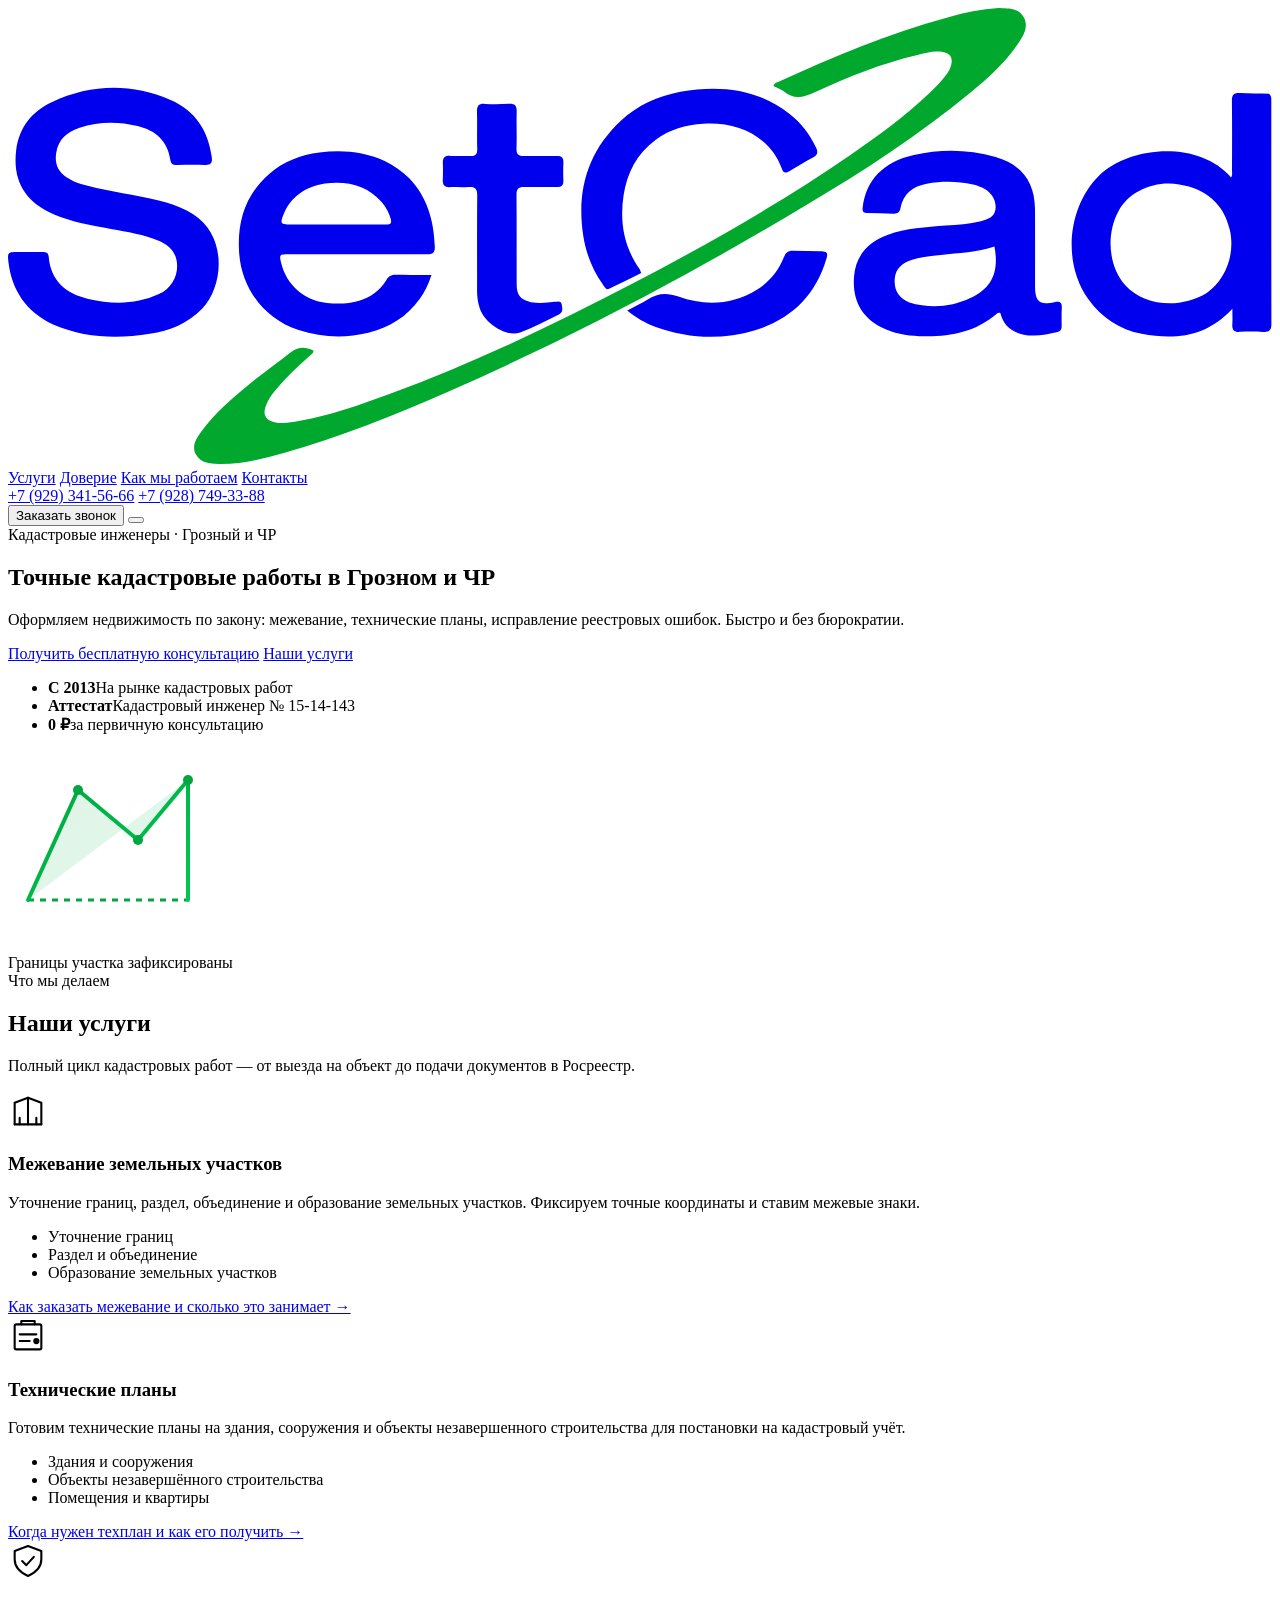
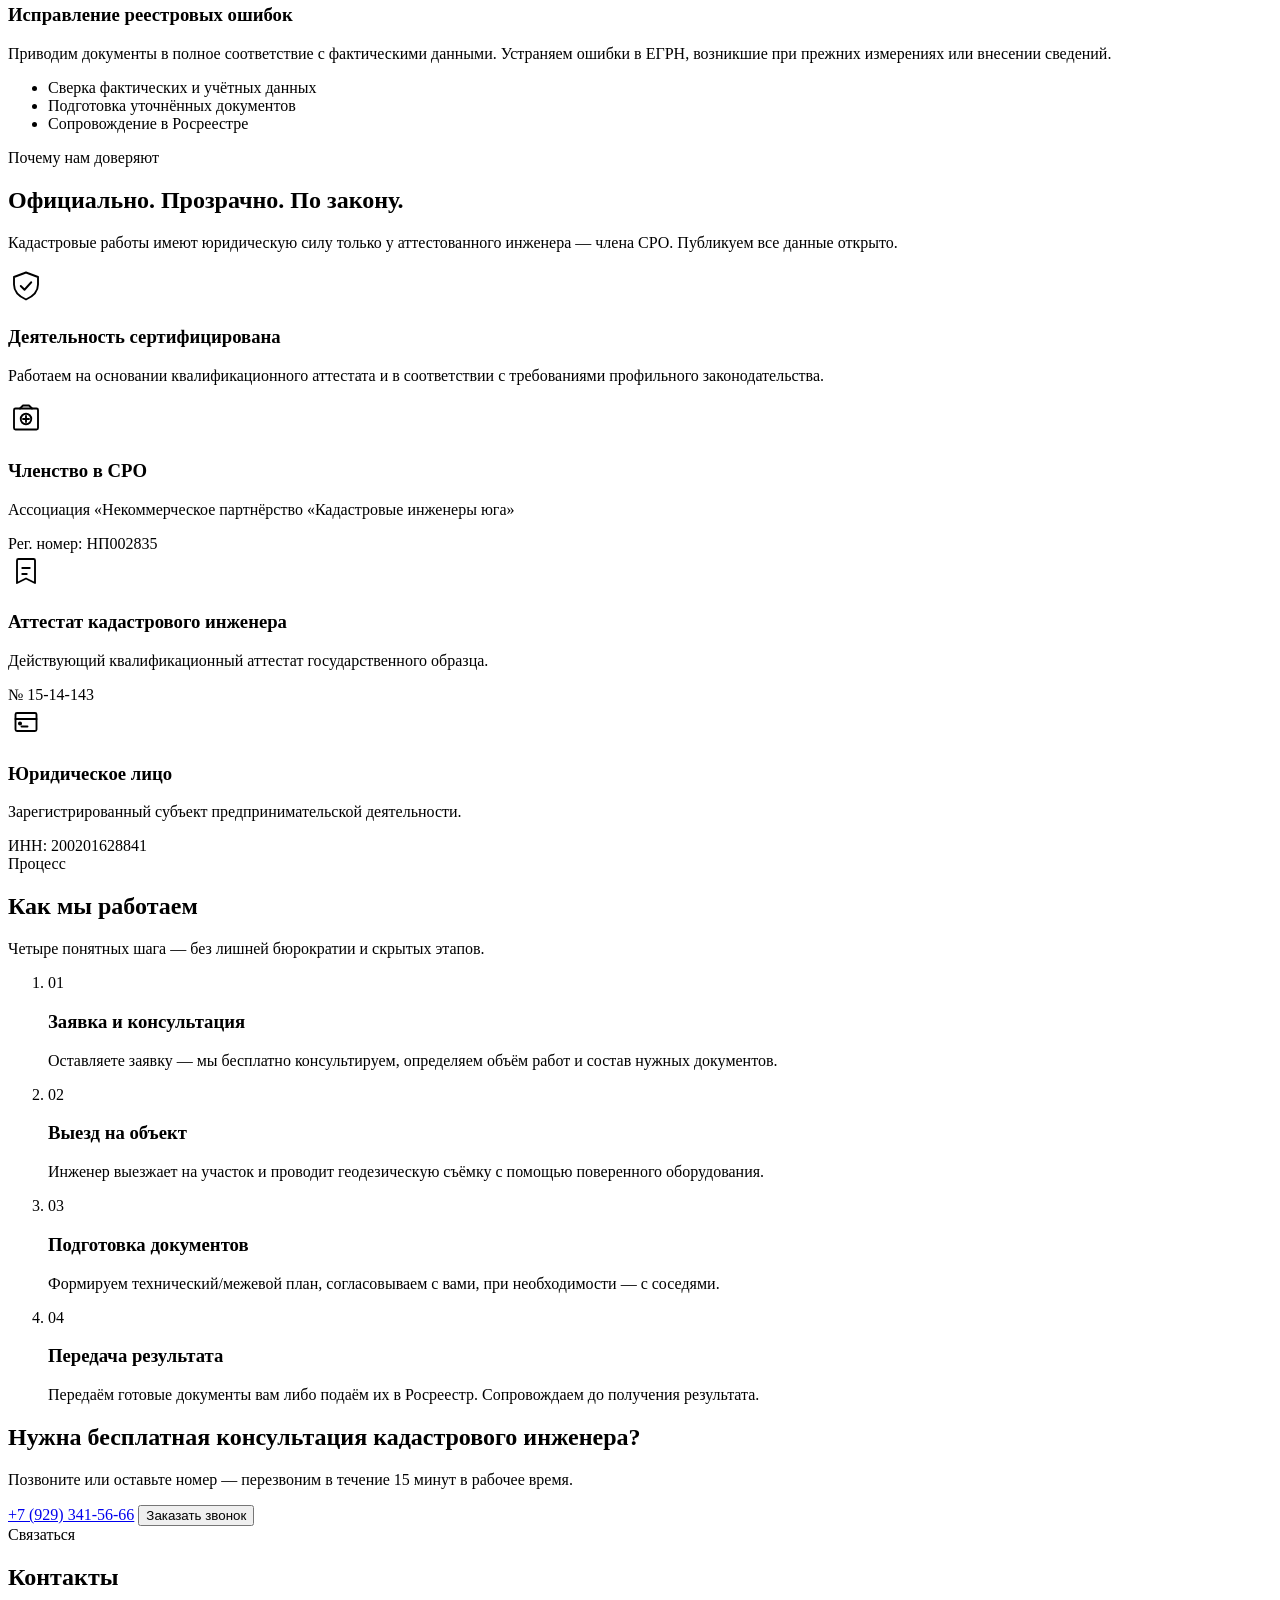
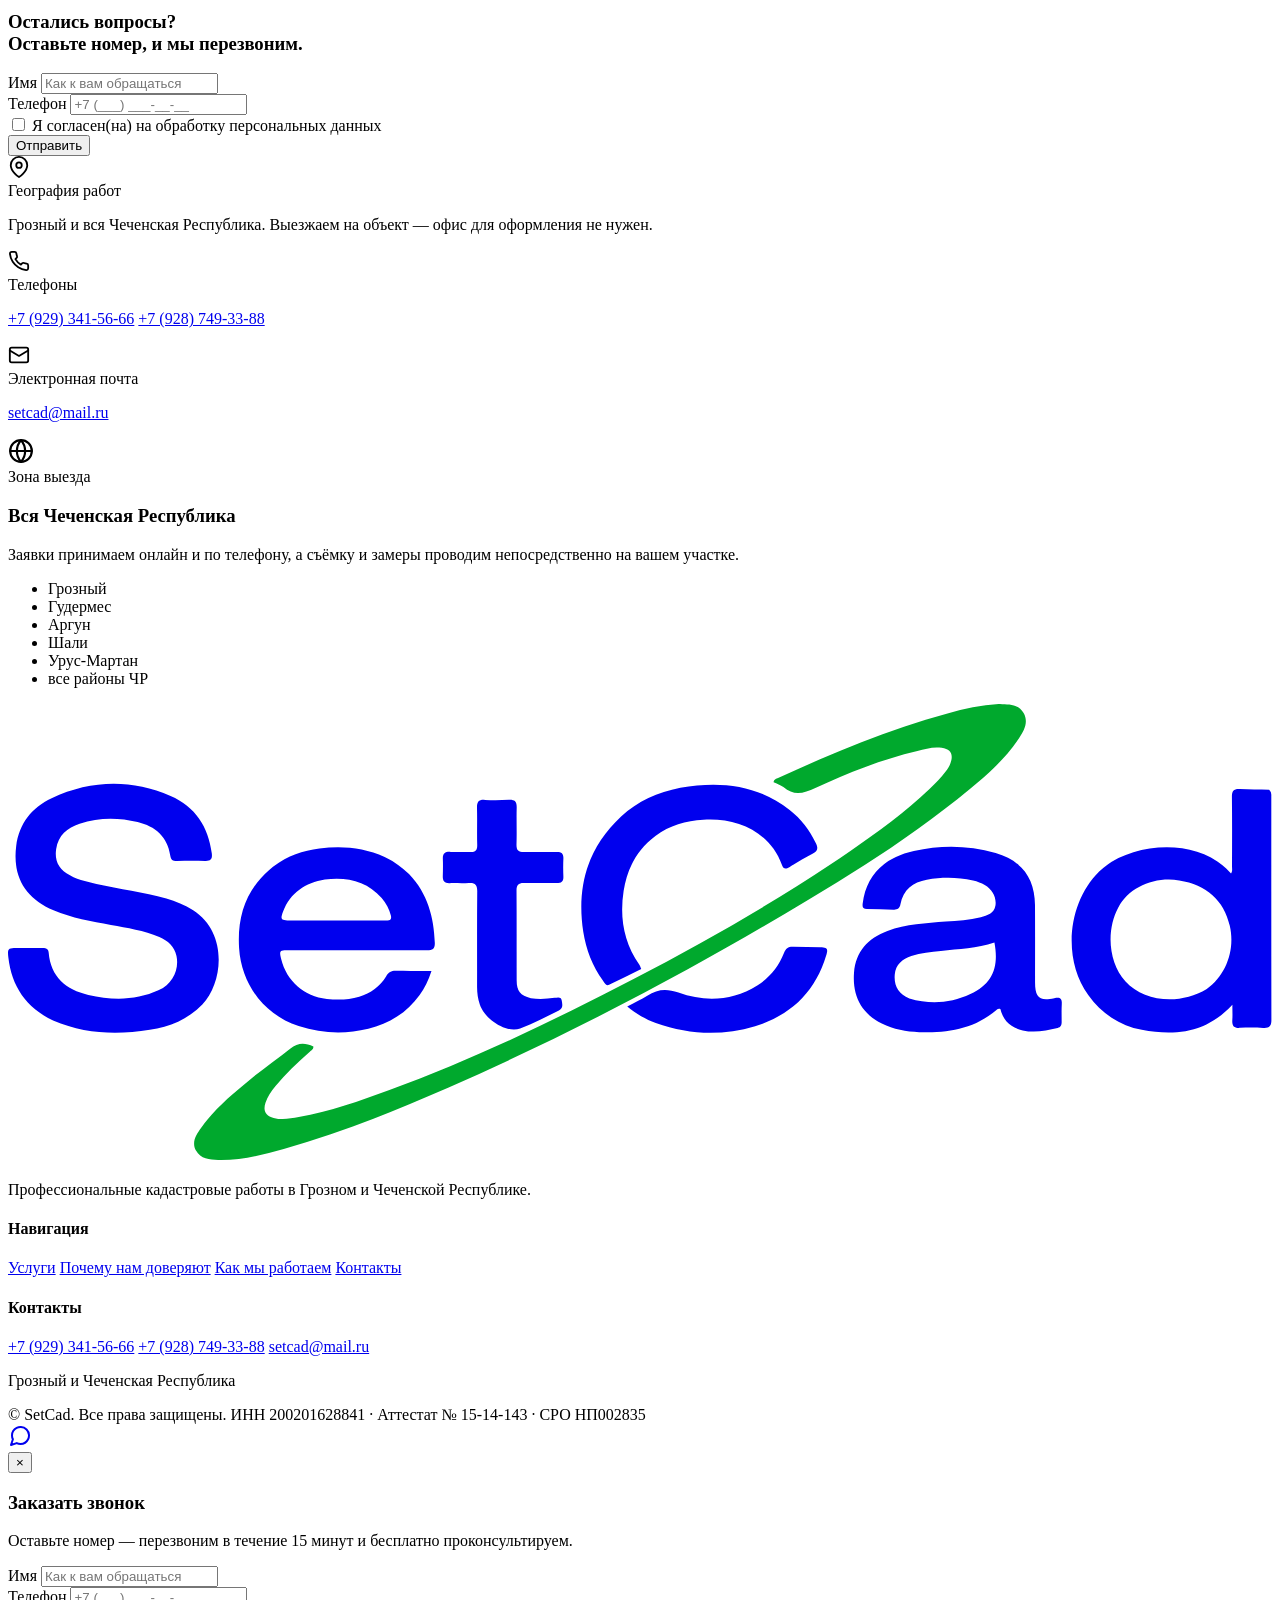
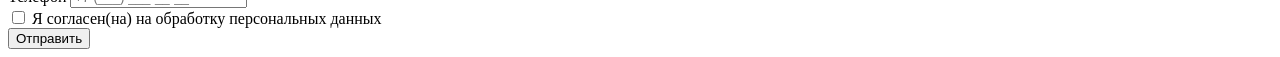
==== commit ffaf618f: "Update index.html" ====
--- a/index.html
+++ b/index.html
@@ -24,7 +24,7 @@
     <link rel="preconnect" href="https://fonts.googleapis.com">
     <link rel="preconnect" href="https://fonts.gstatic.com" crossorigin>
     <link href="https://fonts.googleapis.com/css2?family=Montserrat:wght@400;500;600;700;800;900&display=swap" rel="stylesheet">
-    <link rel="stylesheet" href="styles.css">
+    <link rel="stylesheet" href="styles.v2.css">
 
     <script type="application/ld+json">
     {
@@ -271,6 +271,7 @@
                         <li>Раздел и объединение</li>
                         <li>Образование земельных участков</li>
                     </ul>
+                    <a href="articles/mezhevanie-kak-zakazat.html" class="service__link">Как заказать межевание и сколько это занимает →</a>
                 </article>
 
                 <article class="card service">
@@ -289,6 +290,7 @@
                         <li>Объекты незавершённого строительства</li>
                         <li>Помещения и квартиры</li>
                     </ul>
+                    <a href="articles/tehplan-kogda-nuzhen.html" class="service__link">Когда нужен техплан и как его получить →</a>
                 </article>
 
                 <article class="card service">
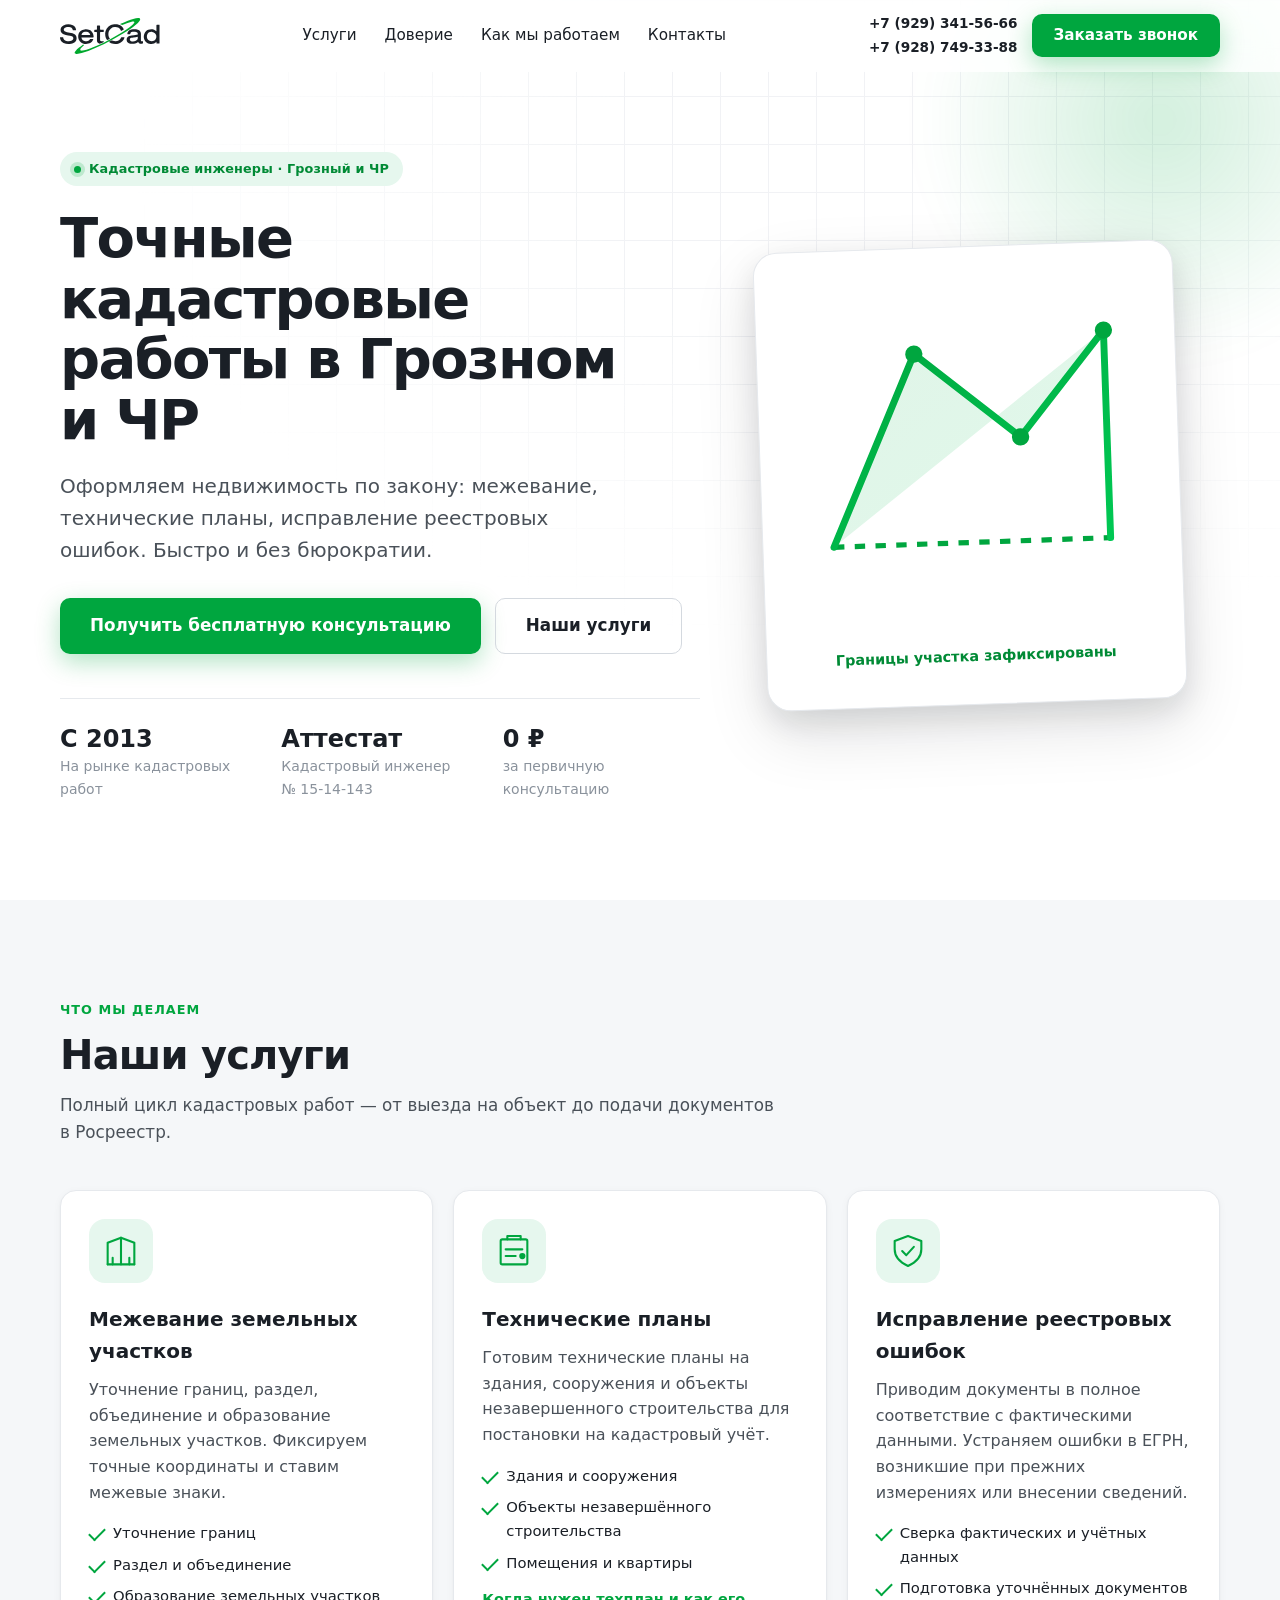
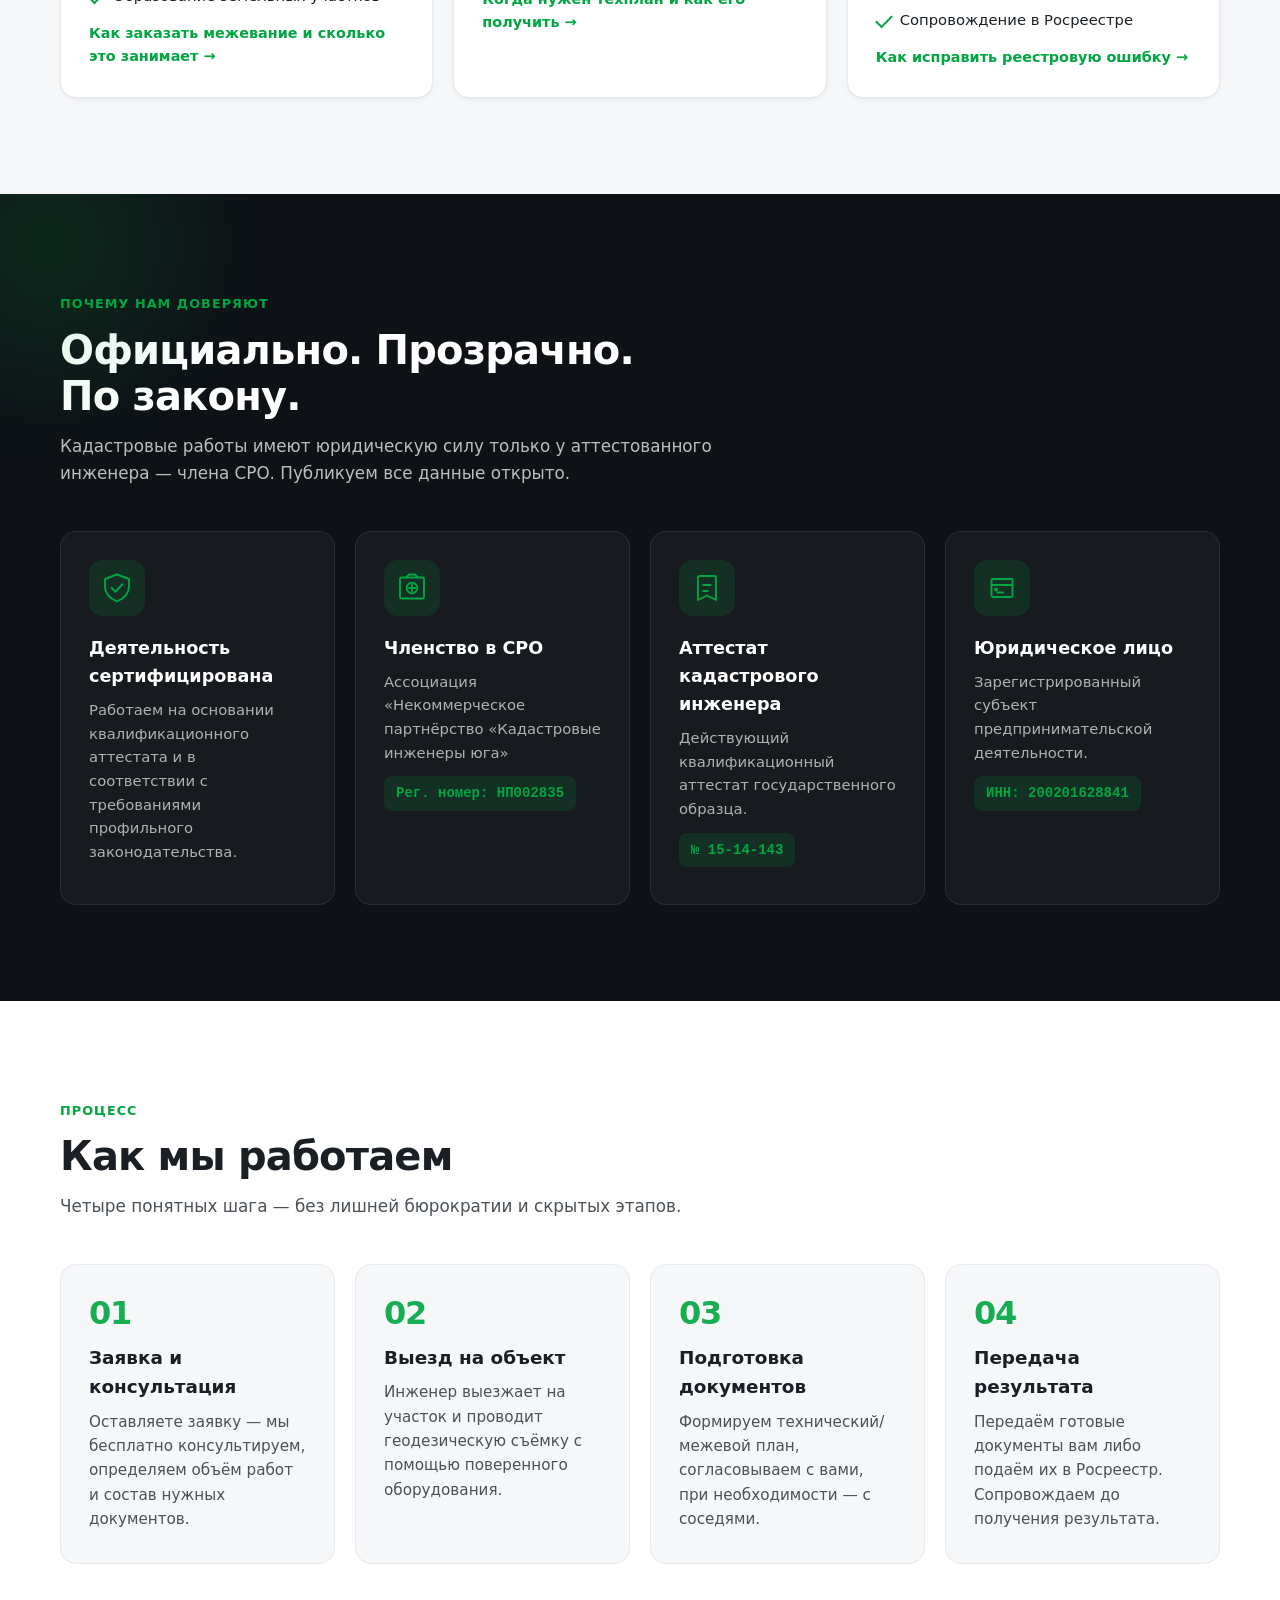
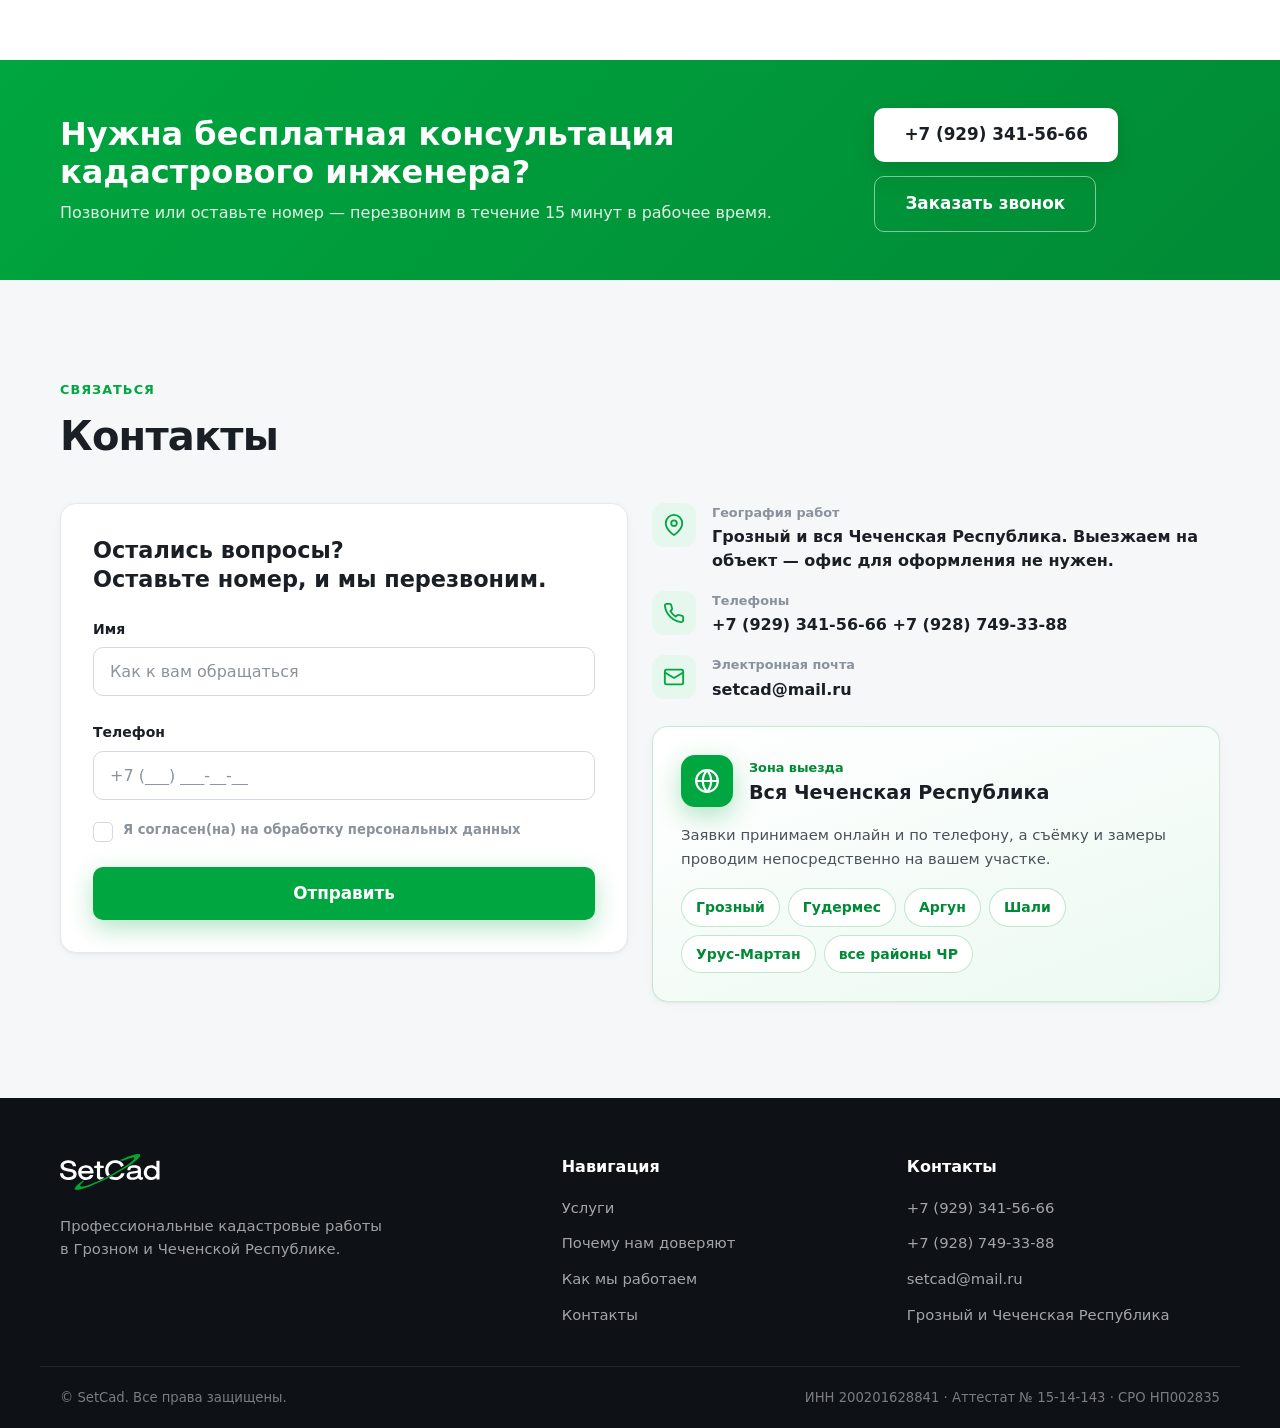
==== commit 9ee792dc: "Update index.html" ====
--- a/index.html
+++ b/index.html
@@ -20,6 +20,7 @@
     <title>Кадастровые работы в Грозном и ЧР — межевание, техпланы | SetCad</title>
     <link rel="icon" href="/favicon.ico" sizes="any">
     <link rel="icon" type="image/svg+xml" href="/favicon.svg">
+    <link rel="icon" type="image/png" sizes="192x192" href="/favicon-192.png">
     <link rel="apple-touch-icon" href="/apple-touch-icon.png">
     <link rel="preconnect" href="https://fonts.googleapis.com">
     <link rel="preconnect" href="https://fonts.gstatic.com" crossorigin>
@@ -307,6 +308,7 @@
                         <li>Подготовка уточнённых документов</li>
                         <li>Сопровождение в Росреестре</li>
                     </ul>
+                    <a href="articles/reestrovaya-oshibka-egrn.html" class="service__link">Как исправить реестровую ошибку →</a>
                 </article>
             </div>
         </div>
--- a/styles.v2.css
+++ b/styles.v2.css
@@ -0,0 +1,730 @@
+/* =========================================================
+   SetCad — Landing Page Styles
+   Mobile First · Бренд: чёрный / светло-серый / зелёный #00A63F
+   ========================================================= */
+
+/* ---------- Дизайн-токены ---------- */
+:root {
+    --green: #00A63F;
+    --green-dark: #008A35;
+    --green-light: #E6F7EE;
+    --green-glow: rgba(0, 166, 63, 0.18);
+
+    --black: #0E1217;
+    --ink: #1A1F26;
+    --body: #4A5159;
+    --muted: #8A929C;
+
+    --bg: #FFFFFF;
+    --bg-soft: #F5F7F9;
+    --bg-dark: #0E1217;
+
+    --border: #E6E9ED;
+    --border-strong: #D4D9DF;
+
+    --radius: 16px;
+    --radius-sm: 10px;
+    --radius-lg: 24px;
+
+    --shadow-sm: 0 1px 2px rgba(14, 18, 23, 0.04), 0 2px 8px rgba(14, 18, 23, 0.04);
+    --shadow: 0 4px 12px rgba(14, 18, 23, 0.06), 0 12px 32px rgba(14, 18, 23, 0.06);
+    --shadow-lg: 0 12px 28px rgba(14, 18, 23, 0.10), 0 24px 64px rgba(14, 18, 23, 0.12);
+    --shadow-green: 0 8px 24px rgba(0, 166, 63, 0.30);
+
+    --container: 1200px;
+    --header-h: 72px;
+
+    --ease: cubic-bezier(0.22, 1, 0.36, 1);
+    --font: 'Montserrat', system-ui, -apple-system, 'Segoe UI', Roboto, Arial, sans-serif;
+}
+
+/* ---------- Сброс ---------- */
+*, *::before, *::after { box-sizing: border-box; margin: 0; padding: 0; }
+
+html { scroll-behavior: smooth; scroll-padding-top: var(--header-h); -webkit-text-size-adjust: 100%; }
+
+body {
+    font-family: var(--font);
+    font-size: 16px;
+    line-height: 1.6;
+    color: var(--body);
+    background: var(--bg);
+    overflow-x: hidden;
+    -webkit-font-smoothing: antialiased;
+    -moz-osx-osx-font-smoothing: grayscale;
+}
+
+img, svg { max-width: 100%; display: block; }
+a { color: inherit; text-decoration: none; }
+button { font-family: inherit; cursor: pointer; border: none; background: none; }
+input { font-family: inherit; }
+ul, ol { list-style: none; }
+
+/* ---------- Контейнер ---------- */
+.container { width: 100%; max-width: var(--container); margin: 0 auto; padding: 0 20px; }
+
+/* ---------- Кнопки ---------- */
+.btn {
+    --btn-bg: var(--green);
+    --btn-color: #fff;
+    display: inline-flex; align-items: center; justify-content: center; gap: 8px;
+    padding: 12px 22px;
+    font-size: 0.95rem; font-weight: 600; line-height: 1.3;
+    border-radius: var(--radius-sm);
+    background: var(--btn-bg); color: var(--btn-color);
+    transition: transform .2s var(--ease), box-shadow .2s var(--ease), background .2s var(--ease);
+    max-width: 100%;
+    text-align: center;
+}
+.btn:hover { transform: translateY(-2px); }
+.btn:active { transform: translateY(0); }
+
+.btn--accent { background: var(--green); color: #fff; box-shadow: var(--shadow-green); }
+.btn--accent:hover { background: var(--green-dark); box-shadow: 0 12px 28px rgba(0,166,63,.4); }
+
+.btn--ghost { background: transparent; color: var(--ink); border: 1.5px solid var(--border-strong); box-shadow: none; }
+.btn--ghost:hover { border-color: var(--green); color: var(--green); }
+
+.btn--white { background: #fff; color: var(--ink); box-shadow: var(--shadow); }
+.btn--white:hover { background: var(--bg-soft); }
+
+.btn--accent-outline { background: transparent; color: #fff; border: 1.5px solid rgba(255,255,255,.5); box-shadow: none; }
+.btn--accent-outline:hover { border-color: #fff; background: rgba(255,255,255,.08); }
+
+.btn--lg { padding: 16px 30px; font-size: 1.05rem; }
+.btn--block { width: 100%; }
+
+/* ---------- Логотип ---------- */
+.logo { display: inline-flex; align-items: center; gap: 10px; color: var(--ink); }
+.logo__mark svg { display: block; }
+.logo__text { font-size: 1.5rem; font-weight: 800; color: var(--ink); letter-spacing: -0.02em; }
+.logo__accent { color: var(--green); }
+
+.logo--full { color: var(--ink); }
+.logo__full { display: block; height: 32px; width: auto; }
+
+/* =========================================================
+   HEADER
+   ========================================================= */
+.header {
+    position: fixed; top: 0; left: 0; right: 0; z-index: 100;
+    height: var(--header-h);
+    background: rgba(255, 255, 255, 0.85);
+    backdrop-filter: saturate(180%) blur(12px);
+    -webkit-backdrop-filter: saturate(180%) blur(12px);
+    border-bottom: 1px solid transparent;
+    transition: border-color .3s var(--ease), box-shadow .3s var(--ease);
+}
+.header.is-scrolled { border-bottom-color: var(--border); box-shadow: var(--shadow-sm); }
+
+.header__inner { height: 100%; display: flex; align-items: center; justify-content: space-between; gap: 16px; }
+
+.nav { display: none; align-items: center; gap: 28px; }
+.nav__link { font-size: 0.95rem; font-weight: 500; color: var(--ink); position: relative; transition: color .2s var(--ease); }
+.nav__link::after { content: ''; position: absolute; left: 0; bottom: -6px; width: 0; height: 2px; background: var(--green); transition: width .25s var(--ease); }
+.nav__link:hover { color: var(--green); }
+.nav__link:hover::after { width: 100%; }
+.nav__phones { display: none; flex-direction: column; gap: 2px; padding-left: 24px; margin-left: 8px; border-left: 1px solid var(--border); }
+.nav__phone { font-size: 0.875rem; font-weight: 600; color: var(--ink); }
+
+.header__actions { display: flex; align-items: center; gap: 14px; }
+.header__phones { display: none; flex-direction: column; align-items: flex-end; gap: 2px; }
+.header__phones a { font-size: 0.85rem; font-weight: 600; color: var(--ink); transition: color .2s; }
+.header__phones a:hover { color: var(--green); }
+.header .btn { display: none; }
+
+/* Бургер */
+.burger { display: inline-flex; flex-direction: column; gap: 5px; padding: 8px; }
+.burger span { width: 24px; height: 2.5px; background: var(--ink); border-radius: 2px; transition: transform .3s var(--ease), opacity .2s var(--ease); }
+.burger.is-open span:nth-child(1) { transform: translateY(7.5px) rotate(45deg); }
+.burger.is-open span:nth-child(2) { opacity: 0; }
+.burger.is-open span:nth-child(3) { transform: translateY(-7.5px) rotate(-45deg); }
+
+/* Мобильное меню (выезжает из шапки) */
+@media (max-width: 991px) {
+    .nav {
+        display: flex; flex-direction: column; align-items: stretch; gap: 0;
+        position: fixed; top: var(--header-h); left: 0; right: 0;
+        background: #fff;
+        max-height: 0; overflow: hidden;
+        box-shadow: var(--shadow);
+        transition: max-height .35s var(--ease);
+        border-bottom: 1px solid var(--border);
+    }
+    .nav.is-open { max-height: 80vh; overflow-y: auto; }
+    .nav__link { padding: 16px 20px; border-bottom: 1px solid var(--border); font-size: 1.05rem; }
+    .nav__link::after { display: none; }
+    .nav__phones { display: flex; padding: 16px 20px; margin: 0; border-left: 0; border-top: 1px solid var(--border); }
+    .nav__phone { font-size: 1rem; }
+}
+
+/* =========================================================
+   HERO
+   ========================================================= */
+.hero { position: relative; padding: calc(var(--header-h) + 48px) 0 72px; overflow: hidden; }
+.hero__bg { position: absolute; inset: 0; z-index: 0; }
+.hero__grid {
+    position: absolute; inset: 0;
+    background-image:
+        linear-gradient(var(--border) 1px, transparent 1px),
+        linear-gradient(90deg, var(--border) 1px, transparent 1px);
+    background-size: 48px 48px;
+    mask-image: radial-gradient(ellipse 80% 70% at 70% 20%, #000 30%, transparent 75%);
+    -webkit-mask-image: radial-gradient(ellipse 80% 70% at 70% 20%, #000 30%, transparent 75%);
+    opacity: .55;
+}
+.hero__glow {
+    position: absolute; top: -120px; right: -120px;
+    width: 480px; height: 480px; border-radius: 50%;
+    background: radial-gradient(circle, var(--green-glow) 0%, transparent 70%);
+    filter: blur(20px);
+}
+
+.hero__inner { position: relative; z-index: 1; display: flex; flex-direction: column; gap: 40px; }
+
+.hero__content { max-width: 640px; }
+.hero__badge {
+    display: inline-flex; align-items: center; gap: 8px;
+    padding: 7px 14px; border-radius: 100px;
+    background: var(--green-light); color: var(--green-dark);
+    font-size: 0.8rem; font-weight: 600; letter-spacing: 0.01em;
+    margin-bottom: 22px;
+}
+.hero__badge::before { content: ''; width: 7px; height: 7px; border-radius: 50%; background: var(--green); box-shadow: 0 0 0 4px var(--green-glow); }
+
+.hero__title {
+    font-size: clamp(2rem, 6vw, 3.5rem);
+    font-weight: 800; line-height: 1.08; letter-spacing: -0.03em;
+    color: var(--ink); margin-bottom: 20px;
+}
+.hero__title em { font-style: normal; color: var(--green); }
+
+.hero__subtitle {
+    font-size: clamp(1.05rem, 2.2vw, 1.25rem);
+    color: var(--body); margin-bottom: 32px; max-width: 560px;
+}
+
+.hero__actions { display: flex; flex-wrap: wrap; gap: 14px; margin-bottom: 44px; }
+
+@media (max-width: 479px) {
+    .hero__actions .btn--lg,
+    .cta-bar__actions .btn--lg { width: 100%; }
+}
+
+.hero__stats {
+    display: grid; grid-template-columns: 1fr; gap: 20px;
+    border-top: 1px solid var(--border); padding-top: 28px;
+}
+.hero__stats li { display: flex; flex-direction: column; gap: 4px; }
+.hero__stats strong { font-size: 1.5rem; font-weight: 800; color: var(--ink); line-height: 1; }
+.hero__stats span { font-size: 0.875rem; color: var(--muted); }
+
+.hero__visual { display: none; }
+.hero__card {
+    background: #fff; border: 1px solid var(--border); border-radius: var(--radius-lg);
+    padding: 36px; box-shadow: var(--shadow-lg);
+    transform: rotate(-2deg);
+    display: flex; flex-direction: column; align-items: center; gap: 16px;
+}
+.hero__card svg { width: 100%; height: auto; }
+.hero__card-label { font-size: 0.9rem; font-weight: 600; color: var(--green-dark); }
+
+/* ---------- Анимация графика в hero-карточке ---------- */
+.hero__chart-line {
+    stroke-dasharray: 398;
+    stroke-dashoffset: 398;
+    animation: chart-draw 1.1s var(--ease) .15s forwards;
+}
+.hero__chart-fill {
+    opacity: 0;
+    animation: chart-fill-in .7s var(--ease) 1.05s forwards;
+}
+.hero__chart-base {
+    stroke-dasharray: 6 6;
+    stroke-dashoffset: 0;
+    opacity: 0;
+    animation:
+        chart-base-in .4s var(--ease) .05s forwards,
+        chart-march 18s linear 1.5s infinite;
+}
+.hero__chart-dot {
+    transform-origin: center;
+    transform-box: fill-box;
+    opacity: 0;
+    animation: chart-dot-pop .5s cubic-bezier(0.34, 1.56, 0.64, 1) var(--d, 0s) forwards;
+}
+.hero__card-label {
+    opacity: 0;
+    transform: translateY(6px);
+    animation: chart-label-in .5s var(--ease) 1.3s forwards;
+}
+
+@keyframes chart-draw {
+    to { stroke-dashoffset: 0; }
+}
+@keyframes chart-fill-in {
+    to { opacity: 0.12; }
+}
+@keyframes chart-base-in {
+    to { opacity: 1; }
+}
+@keyframes chart-march {
+    to { stroke-dashoffset: -240; }
+}
+@keyframes chart-dot-pop {
+    0% { opacity: 0; transform: scale(0); }
+    70% { opacity: 1; transform: scale(1.3); }
+    100% { opacity: 1; transform: scale(1); }
+}
+@keyframes chart-label-in {
+    to { opacity: 1; transform: none; }
+}
+
+/* =========================================================
+   СЕКЦИИ (общее)
+   ========================================================= */
+.section { padding: 72px 0; }
+.section__head { max-width: 720px; margin-bottom: 44px; }
+.section__eyebrow {
+    display: inline-block; font-size: 0.8rem; font-weight: 700; letter-spacing: 0.08em;
+    text-transform: uppercase; color: var(--green); margin-bottom: 12px;
+}
+.section__title {
+    font-size: clamp(1.75rem, 4vw, 2.5rem); font-weight: 800; line-height: 1.15;
+    letter-spacing: -0.02em; color: var(--ink); margin-bottom: 14px;
+}
+.section__lead { font-size: 1.05rem; color: var(--body); }
+
+.section__head--light .section__title { color: #fff; }
+.section__head--light .section__lead { color: rgba(255,255,255,0.72); }
+
+/* =========================================================
+   УСЛУГИ
+   ========================================================= */
+.services { background: var(--bg-soft); }
+.services__grid { display: grid; grid-template-columns: 1fr; gap: 20px; }
+
+.card {
+    background: #fff; border: 1px solid var(--border); border-radius: var(--radius);
+    padding: 28px; box-shadow: var(--shadow-sm);
+    transition: transform .3s var(--ease), box-shadow .3s var(--ease), border-color .3s var(--ease);
+}
+.card:hover { transform: translateY(-4px); box-shadow: var(--shadow); border-color: var(--green); }
+
+.service__icon {
+    width: 64px; height: 64px; border-radius: 16px;
+    display: grid; place-items: center;
+    background: var(--green-light); color: var(--green);
+    margin-bottom: 20px;
+}
+.service__title { font-size: 1.25rem; font-weight: 700; color: var(--ink); margin-bottom: 10px; }
+.service__text { color: var(--body); margin-bottom: 16px; }
+.service__list { display: flex; flex-direction: column; gap: 8px; }
+.service__list li {
+    position: relative; padding-left: 24px; font-size: 0.925rem; color: var(--ink); font-weight: 500;
+}
+.service__list li::before {
+    content: ''; position: absolute; left: 0; top: 7px;
+    width: 16px; height: 9px;
+    border-left: 2px solid var(--green); border-bottom: 2px solid var(--green);
+    transform: rotate(-45deg);
+}
+
+/* =========================================================
+   ДОВЕРИЕ
+   ========================================================= */
+.trust { background: var(--bg-dark); color: rgba(255,255,255,0.78); position: relative; overflow: hidden; }
+.trust::before {
+    content: ''; position: absolute; top: -150px; left: -150px;
+    width: 400px; height: 400px; border-radius: 50%;
+    background: radial-gradient(circle, var(--green-glow) 0%, transparent 70%);
+    filter: blur(30px); pointer-events: none;
+}
+.trust__grid { display: grid; grid-template-columns: 1fr; gap: 20px; position: relative; z-index: 1; }
+.trust__item {
+    background: rgba(255,255,255,0.04); border: 1px solid rgba(255,255,255,0.08);
+    border-radius: var(--radius); padding: 28px;
+    transition: background .3s var(--ease), border-color .3s var(--ease), transform .3s var(--ease);
+}
+.trust__item:hover { background: rgba(0,166,63,0.08); border-color: rgba(0,166,63,0.3); transform: translateY(-4px); }
+.trust__icon {
+    width: 56px; height: 56px; border-radius: 14px;
+    display: grid; place-items: center; margin-bottom: 18px;
+    background: rgba(0,166,63,0.15); color: var(--green);
+}
+.trust__item h3 { color: #fff; font-size: 1.1rem; font-weight: 700; margin-bottom: 8px; }
+.trust__item p { font-size: 0.925rem; color: rgba(255,255,255,0.66); margin-bottom: 12px; }
+.trust__code {
+    display: inline-block; padding: 6px 12px; border-radius: 8px;
+    background: rgba(0,166,63,0.15); color: var(--green);
+    font-size: 0.875rem; font-weight: 700; font-family: 'Montserrat', monospace;
+}
+
+/* =========================================================
+   КАК МЫ РАБОТАЕМ
+   ========================================================= */
+.process { background: var(--bg); }
+.steps {
+    display: grid; grid-template-columns: 1fr; gap: 16px;
+    counter-reset: step;
+}
+.step {
+    position: relative; padding: 28px 28px 28px 28px;
+    background: var(--bg-soft); border: 1px solid var(--border);
+    border-radius: var(--radius);
+    transition: transform .3s var(--ease), box-shadow .3s var(--ease);
+}
+.step:hover { transform: translateY(-4px); box-shadow: var(--shadow); }
+.step__num {
+    font-size: 2rem; font-weight: 900; color: var(--green);
+    line-height: 1; margin-bottom: 14px; letter-spacing: -0.04em;
+    opacity: .9;
+}
+.step__title { font-size: 1.15rem; font-weight: 700; color: var(--ink); margin-bottom: 8px; }
+.step__text { font-size: 0.95rem; color: var(--body); }
+
+/* =========================================================
+   CTA-ПОЛОСА
+   ========================================================= */
+.cta-bar {
+    background: linear-gradient(135deg, var(--green) 0%, var(--green-dark) 100%);
+    padding: 48px 0;
+}
+.cta-bar__inner { display: flex; flex-direction: column; gap: 24px; align-items: flex-start; }
+.cta-bar__text h2 { color: #fff; font-size: clamp(1.5rem, 3vw, 2rem); font-weight: 800; line-height: 1.2; margin-bottom: 8px; }
+.cta-bar__text p { color: rgba(255,255,255,0.88); }
+.cta-bar__actions { display: flex; flex-wrap: wrap; gap: 14px; }
+
+/* =========================================================
+   КОНТАКТЫ
+   ========================================================= */
+.contacts { background: var(--bg-soft); }
+.contacts__grid { display: grid; grid-template-columns: 1fr; gap: 24px; }
+
+.contacts__form-wrap { padding: 32px; }
+.contacts__form-title { font-size: 1.4rem; font-weight: 700; color: var(--ink); line-height: 1.3; margin-bottom: 24px; }
+
+/* Форма */
+.form { display: flex; flex-direction: column; gap: 18px; }
+.form__field { display: flex; flex-direction: column; gap: 7px; }
+.form__field label { font-size: 0.875rem; font-weight: 600; color: var(--ink); }
+.form__field input[type="text"],
+.form__field input[type="tel"] {
+    padding: 14px 16px; font-size: 1rem; color: var(--ink);
+    background: #fff; border: 1.5px solid var(--border-strong); border-radius: var(--radius-sm);
+    transition: border-color .2s var(--ease), box-shadow .2s var(--ease);
+    width: 100%;
+}
+.form__field input::placeholder { color: var(--muted); }
+.form__field input:focus { outline: none; border-color: var(--green); box-shadow: 0 0 0 4px var(--green-glow); }
+.form__field input.is-invalid { border-color: #E53E3E; box-shadow: 0 0 0 4px rgba(229,62,62,0.12); }
+
+.form__error { font-size: 0.8rem; color: #E53E3E; min-height: 0; opacity: 0; transition: opacity .2s; }
+.form__error.is-visible { opacity: 1; }
+
+.form__success {
+    background: var(--green-light); color: var(--green-dark);
+    padding: 14px 16px; border-radius: var(--radius-sm);
+    font-weight: 600; font-size: 0.95rem; text-align: center;
+    border: 1px solid rgba(0,166,63,0.3);
+}
+
+/* Чекбокс согласия */
+.form__field--consent { margin-top: -4px; }
+.checkbox { display: flex; align-items: flex-start; gap: 10px; cursor: pointer; }
+.checkbox input { position: absolute; opacity: 0; pointer-events: none; }
+.checkbox__box {
+    flex-shrink: 0; width: 20px; height: 20px; margin-top: 1px;
+    border: 1.5px solid var(--border-strong); border-radius: 5px; background: #fff;
+    transition: background .2s var(--ease), border-color .2s var(--ease);
+    display: grid; place-items: center;
+}
+.checkbox__box::after {
+    content: ''; width: 11px; height: 6px;
+    border-left: 2px solid #fff; border-bottom: 2px solid #fff;
+    transform: rotate(-45deg) scale(0); transition: transform .15s var(--ease);
+}
+.checkbox input:checked + .checkbox__box { background: var(--green); border-color: var(--green); }
+.checkbox input:checked + .checkbox__box::after { transform: rotate(-45deg) scale(1); }
+.checkbox input:focus-visible + .checkbox__box { box-shadow: 0 0 0 4px var(--green-glow); }
+.checkbox__text { font-size: 0.825rem; color: var(--muted); line-height: 1.4; }
+
+/* Контактные данные */
+.contacts__info { display: flex; flex-direction: column; gap: 24px; }
+.contacts__list { display: flex; flex-direction: column; gap: 18px; }
+.contact-row { display: flex; gap: 16px; align-items: flex-start; }
+.contact-row__icon {
+    flex-shrink: 0; width: 44px; height: 44px; border-radius: 12px;
+    display: grid; place-items: center; background: var(--green-light); color: var(--green);
+}
+.contact-row__label { display: block; font-size: 0.8rem; color: var(--muted); font-weight: 600; margin-bottom: 2px; }
+.contact-row__value { font-size: 1rem; color: var(--ink); font-weight: 600; line-height: 1.5; }
+.contact-row__value a { display: inline-block; transition: color .2s; }
+.contact-row__value a:hover { color: var(--green); }
+
+/* Зона выезда (вместо карты — офиса нет, работа выездная) */
+.service-area {
+    background: linear-gradient(160deg, #fff 0%, var(--green-light) 130%);
+    border: 1px solid rgba(0,166,63,0.2);
+    border-radius: var(--radius);
+    padding: 28px; flex: 1;
+    box-shadow: var(--shadow-sm);
+}
+.service-area__head { display: flex; gap: 16px; align-items: center; margin-bottom: 16px; }
+.service-area__icon {
+    flex-shrink: 0; width: 52px; height: 52px; border-radius: 14px;
+    display: grid; place-items: center;
+    background: var(--green); color: #fff;
+    box-shadow: var(--shadow-green);
+}
+.service-area__label { display: block; font-size: 0.8rem; color: var(--green-dark); font-weight: 600; margin-bottom: 2px; }
+.service-area__title { font-size: 1.2rem; font-weight: 800; color: var(--ink); line-height: 1.2; }
+.service-area__text { font-size: 0.925rem; color: var(--body); margin-bottom: 18px; }
+.service-area__list {
+    display: flex; flex-wrap: wrap; gap: 8px;
+}
+.service-area__list li {
+    padding: 7px 14px; border-radius: 100px;
+    background: #fff; border: 1px solid rgba(0,166,63,0.25);
+    font-size: 0.875rem; font-weight: 600; color: var(--green-dark);
+}
+
+/* =========================================================
+   ПОДВАЛ
+   ========================================================= */
+.footer { background: var(--bg-dark); color: rgba(255,255,255,0.6); padding-top: 56px; }
+.footer__inner {
+    display: grid; grid-template-columns: 1fr; gap: 32px;
+    padding-bottom: 40px; border-bottom: 1px solid rgba(255,255,255,0.08);
+}
+.footer__brand { max-width: 340px; }
+.logo--footer { color: #fff; }
+.footer__tagline { margin-top: 16px; font-size: 0.925rem; line-height: 1.6; }
+.footer__col { display: flex; flex-direction: column; gap: 12px; }
+.footer__col h4 { color: #fff; font-size: 1rem; font-weight: 700; margin-bottom: 4px; }
+.footer__col a, .footer__col p { font-size: 0.925rem; color: rgba(255,255,255,0.62); transition: color .2s; }
+.footer__col a:hover { color: var(--green); }
+.footer__bottom { padding: 20px 0; }
+.footer__bottom-inner {
+    display: flex; flex-direction: column; gap: 8px;
+    font-size: 0.825rem; color: rgba(255,255,255,0.45);
+}
+
+/* =========================================================
+   ПЛАВАЮЩАЯ КНОПКА
+   ========================================================= */
+.float-cta {
+    position: fixed; bottom: 20px; right: 20px; z-index: 90;
+    width: 56px; height: 56px; border-radius: 50%;
+    background: var(--green); color: #fff;
+    display: grid; place-items: center;
+    box-shadow: var(--shadow-green);
+    transition: transform .25s var(--ease), opacity .3s var(--ease), visibility .3s;
+    opacity: 0; visibility: hidden; transform: scale(0.8);
+}
+.float-cta.is-visible { opacity: 1; visibility: visible; transform: scale(1); }
+.float-cta:hover { background: var(--green-dark); transform: scale(1.08) rotate(8deg); }
+.float-cta svg { width: 26px; height: 26px; }
+
+/* =========================================================
+   МОДАЛЬНОЕ ОКНО
+   ========================================================= */
+.modal { position: fixed; inset: 0; z-index: 200; display: none; align-items: center; justify-content: center; padding: 20px; }
+.modal.is-open { display: flex; }
+.modal__backdrop { position: absolute; inset: 0; background: rgba(14,18,23,0.6); backdrop-filter: blur(4px); -webkit-backdrop-filter: blur(4px); }
+.modal__dialog {
+    position: relative; z-index: 1; width: 100%; max-width: 440px;
+    background: #fff; border-radius: var(--radius-lg); padding: 36px;
+    box-shadow: var(--shadow-lg);
+    animation: modalIn .35s var(--ease);
+}
+@keyframes modalIn { from { opacity: 0; transform: translateY(20px) scale(0.97); } to { opacity: 1; transform: translateY(0) scale(1); } }
+.modal__close {
+    position: absolute; top: 14px; right: 14px;
+    width: 36px; height: 36px; border-radius: 50%;
+    font-size: 1.6rem; color: var(--muted); line-height: 1;
+    display: grid; place-items: center;
+    transition: background .2s, color .2s;
+}
+.modal__close:hover { background: var(--bg-soft); color: var(--ink); }
+.modal__title { font-size: 1.5rem; font-weight: 800; color: var(--ink); margin-bottom: 8px; }
+.modal__subtitle { font-size: 0.95rem; color: var(--body); margin-bottom: 24px; }
+
+/* =========================================================
+   АДАПТИВ — ПЛАНШЕТЫ
+   ========================================================= */
+@media (min-width: 600px) {
+    .hero__stats { grid-template-columns: repeat(3, 1fr); gap: 24px; }
+    .footer__bottom-inner { flex-direction: row; justify-content: space-between; align-items: center; }
+    .cta-bar__inner { flex-direction: row; justify-content: space-between; align-items: center; }
+}
+
+@media (min-width: 768px) {
+    .section { padding: 96px 0; }
+    .services__grid { grid-template-columns: repeat(2, 1fr); }
+    .trust__grid { grid-template-columns: repeat(2, 1fr); }
+    .steps { grid-template-columns: repeat(2, 1fr); }
+    .contacts__grid { grid-template-columns: 1fr 1fr; align-items: start; }
+    .footer__inner { grid-template-columns: 1.5fr 1fr 1fr; }
+    .footer__bottom-inner { flex-direction: row; }
+}
+
+/* =========================================================
+   АДАПТИВ — ДЕСКТОП
+   ========================================================= */
+@media (min-width: 992px) {
+    .nav { display: flex; }
+    .nav__phones { display: flex; }
+    .header__phones { display: flex; }
+    .header .btn { display: inline-flex; }
+    .burger { display: none; }
+    .logo__full { height: 36px; }
+
+    .hero { padding-top: calc(var(--header-h) + 80px); padding-bottom: 100px; }
+    .hero__inner { flex-direction: row; align-items: center; gap: 60px; }
+    .hero__content { flex: 1; }
+    .hero__visual { display: block; flex: 0 0 380px; }
+
+    .services__grid { grid-template-columns: repeat(3, 1fr); }
+    .trust__grid { grid-template-columns: repeat(4, 1fr); }
+    .steps { grid-template-columns: repeat(4, 1fr); gap: 20px; }
+    .step { padding: 32px 28px; }
+}
+
+@media (min-width: 1200px) {
+    .hero__visual { flex-basis: 420px; }
+}
+
+/* =========================================================
+   АНИМАЦИИ ПОЯВЛЕНИЯ (scroll reveal)
+   ========================================================= */
+[data-reveal] {
+    opacity: 0; transform: translateY(24px);
+    transition: opacity .7s var(--ease), transform .7s var(--ease);
+}
+[data-reveal].is-visible { opacity: 1; transform: none; }
+[data-reveal][data-delay="1"] { transition-delay: .1s; }
+[data-reveal][data-delay="2"] { transition-delay: .2s; }
+[data-reveal][data-delay="3"] { transition-delay: .3s; }
+
+/* =========================================================
+   УДОБСТВА ДОСТУПНОСТИ
+   ========================================================= */
+:focus-visible { outline: 3px solid var(--green); outline-offset: 2px; border-radius: 4px; }
+
+@media (prefers-reduced-motion: reduce) {
+    *, *::before, *::after {
+        animation-duration: 0.01ms !important;
+        animation-iteration-count: 1 !important;
+        transition-duration: 0.01ms !important;
+        scroll-behavior: auto !important;
+    }
+    [data-reveal] { opacity: 1; transform: none; }
+}
+
+/* Выделение */
+::selection { background: var(--green); color: #fff; }
+
+/* =========================================================
+   СТАТЬИ (страницы /articles/)
+   ========================================================= */
+.article__container { max-width: 760px; }
+
+.article__breadcrumbs {
+    display: flex; flex-wrap: wrap; align-items: center; gap: 6px;
+    font-size: 0.85rem; color: var(--muted); margin-bottom: 28px;
+}
+.article__breadcrumbs a { color: var(--muted); transition: color .2s var(--ease); }
+.article__breadcrumbs a:hover { color: var(--green); }
+.article__breadcrumbs span[aria-current] { color: var(--body); }
+
+.article__head { max-width: 100%; margin-bottom: 32px; }
+.article__title {
+    font-size: clamp(1.75rem, 4vw, 2.5rem); font-weight: 800; line-height: 1.15;
+    letter-spacing: -0.02em; color: var(--ink); margin: 8px 0 16px;
+}
+.article__lead { font-size: 1.1rem; line-height: 1.7; color: var(--body); }
+
+.article__body h2 {
+    font-size: clamp(1.3rem, 3vw, 1.6rem); font-weight: 700; color: var(--ink);
+    margin: 48px 0 18px; letter-spacing: -0.01em;
+}
+.article__body h3 {
+    font-size: 1.1rem; font-weight: 700; color: var(--ink);
+    margin: 32px 0 12px;
+}
+.article__body p { margin-bottom: 18px; line-height: 1.75; color: var(--body); }
+.article__body strong { color: var(--ink); font-weight: 700; }
+
+.article__list { margin: 4px 0 24px; padding-left: 0; }
+.article__list li {
+    position: relative; padding-left: 26px; margin-bottom: 12px; line-height: 1.6; color: var(--body);
+}
+.article__list li::before {
+    content: ""; position: absolute; left: 0; top: 9px;
+    width: 8px; height: 8px; border-radius: 50%; background: var(--green);
+}
+
+.article__cta {
+    background: var(--green-light); border-radius: var(--radius-lg);
+    padding: 32px; margin: 40px 0; text-align: left;
+}
+.article__cta h3 { margin-top: 0; color: var(--ink); }
+.article__cta p { color: var(--body); margin-bottom: 20px; }
+
+/* =========================================================
+   ВНУТРЕННИЕ ССЫЛКИ НА СТАТЬИ (карточки услуг)
+   ========================================================= */
+.service__link {
+    display: inline-flex; align-items: center; gap: 6px;
+    margin-top: 14px; font-size: 0.9rem; font-weight: 600;
+    color: var(--green); text-decoration: none;
+    transition: gap .2s var(--ease), color .2s var(--ease);
+}
+.service__link:hover { gap: 10px; color: var(--green-dark); }
+
+/* =========================================================
+   FAQ-АККОРДЕОН (статьи)
+   ========================================================= */
+.faq { display: flex; flex-direction: column; gap: 10px; margin-top: 20px; }
+.faq__item {
+    border: 1px solid var(--border); border-radius: var(--radius);
+    background: var(--bg); overflow: hidden;
+}
+.faq__question {
+    list-style: none; cursor: pointer; padding: 18px 48px 18px 20px;
+    font-weight: 700; color: var(--ink); font-size: 1rem;
+    position: relative; user-select: none;
+    transition: background .2s var(--ease);
+}
+.faq__question:hover { background: var(--bg-soft); }
+.faq__question::-webkit-details-marker { display: none; }
+.faq__question::after {
+    content: ""; position: absolute; right: 20px; top: 50%;
+    width: 12px; height: 12px;
+    border-right: 2px solid var(--muted); border-bottom: 2px solid var(--muted);
+    transform: translateY(-65%) rotate(45deg);
+    transition: transform .25s var(--ease);
+}
+.faq__item[open] .faq__question::after { transform: translateY(-35%) rotate(-135deg); }
+.faq__answer { padding: 0 20px 18px; color: var(--body); }
+.faq__answer p { margin-bottom: 0; }
+
+/* =========================================================
+   ПЛАВАЮЩАЯ КНОПКА «ПОЛУЧИТЬ КОНСУЛЬТАЦИЮ» (статьи)
+   ========================================================= */
+.float-cta-text {
+    position: fixed; bottom: 20px; right: 88px; z-index: 90;
+    display: inline-flex; align-items: center; gap: 8px;
+    background: var(--green); color: #fff; font-weight: 700; font-size: 0.92rem;
+    padding: 14px 20px; border-radius: 999px; text-decoration: none;
+    box-shadow: var(--shadow-green);
+    transition: transform .25s var(--ease), opacity .3s var(--ease), visibility .3s, background .2s var(--ease);
+    opacity: 0; visibility: hidden; transform: translateY(8px);
+}
+.float-cta-text.is-visible { opacity: 1; visibility: visible; transform: translateY(0); }
+.float-cta-text:hover { background: var(--green-dark); transform: translateY(-2px); }
+
+@media (max-width: 640px) {
+    .float-cta-text { right: 20px; bottom: 84px; padding: 12px 18px; font-size: 0.85rem; }
+}
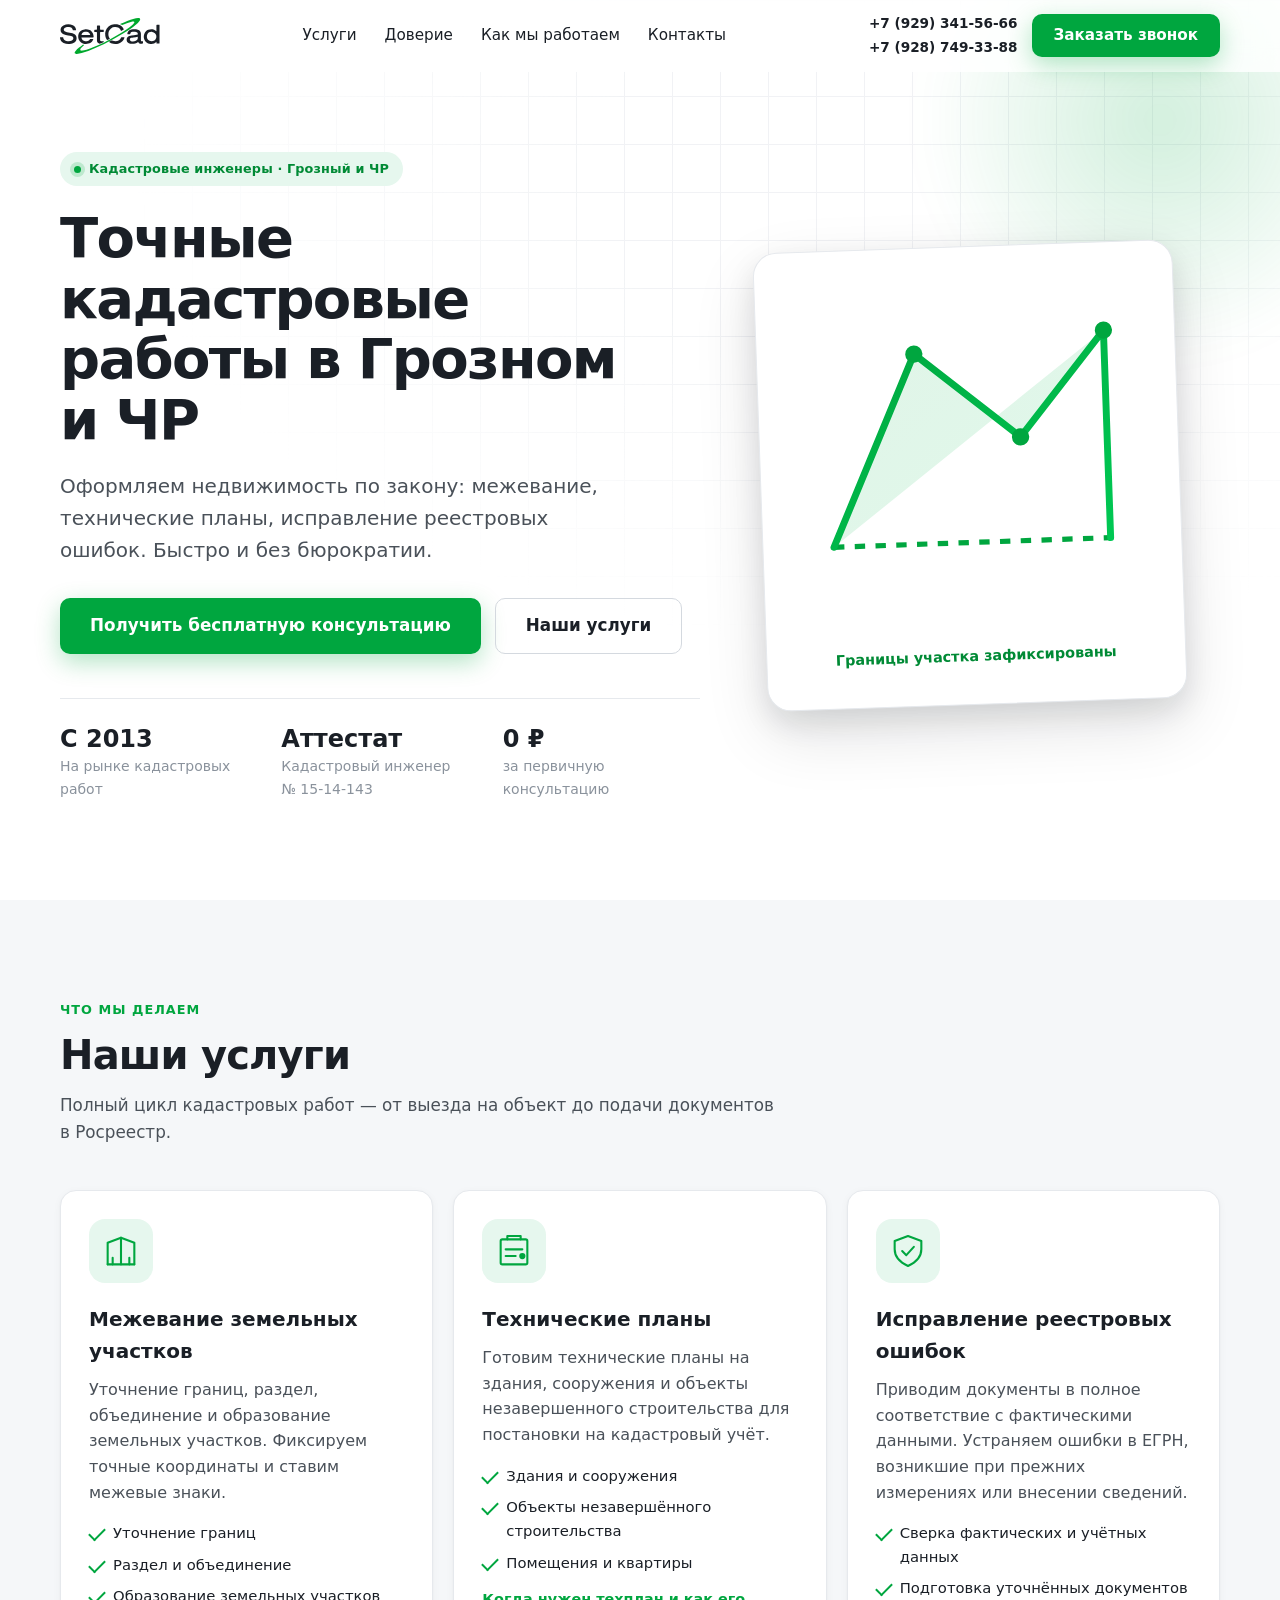
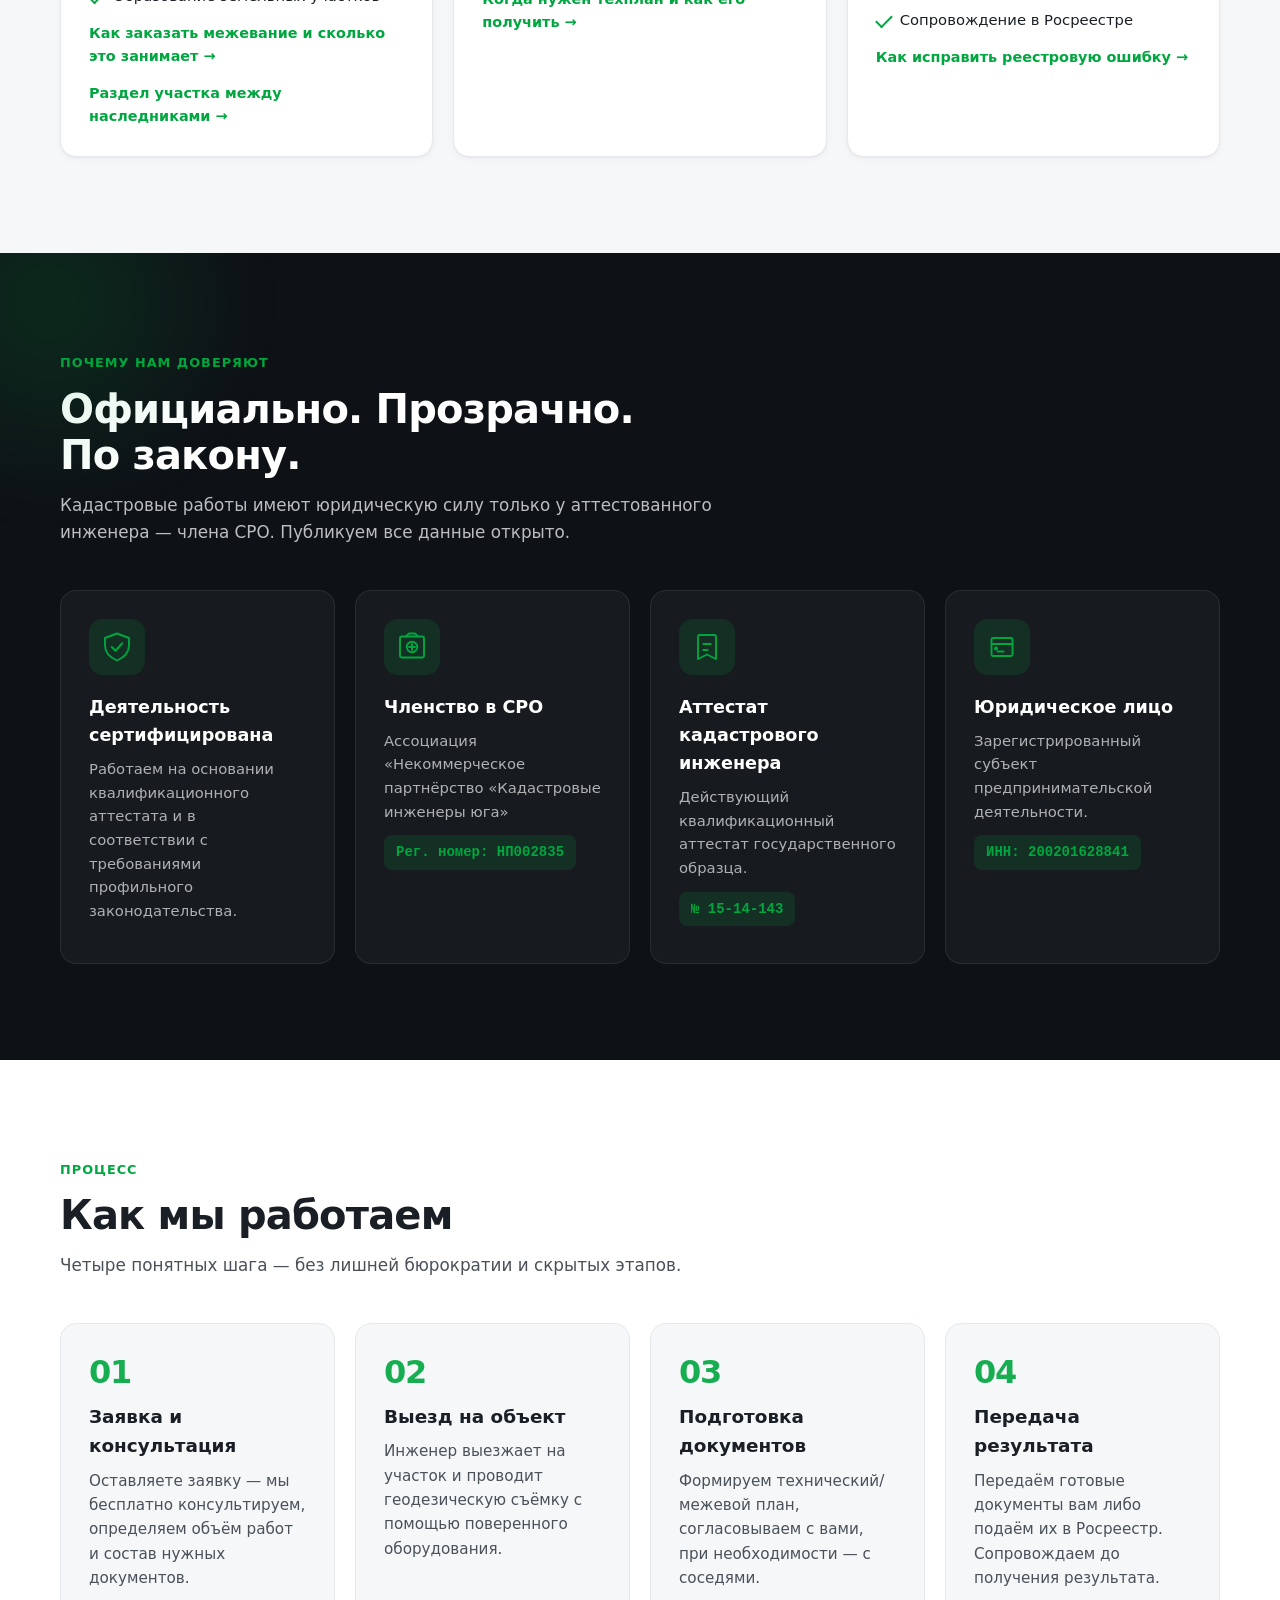
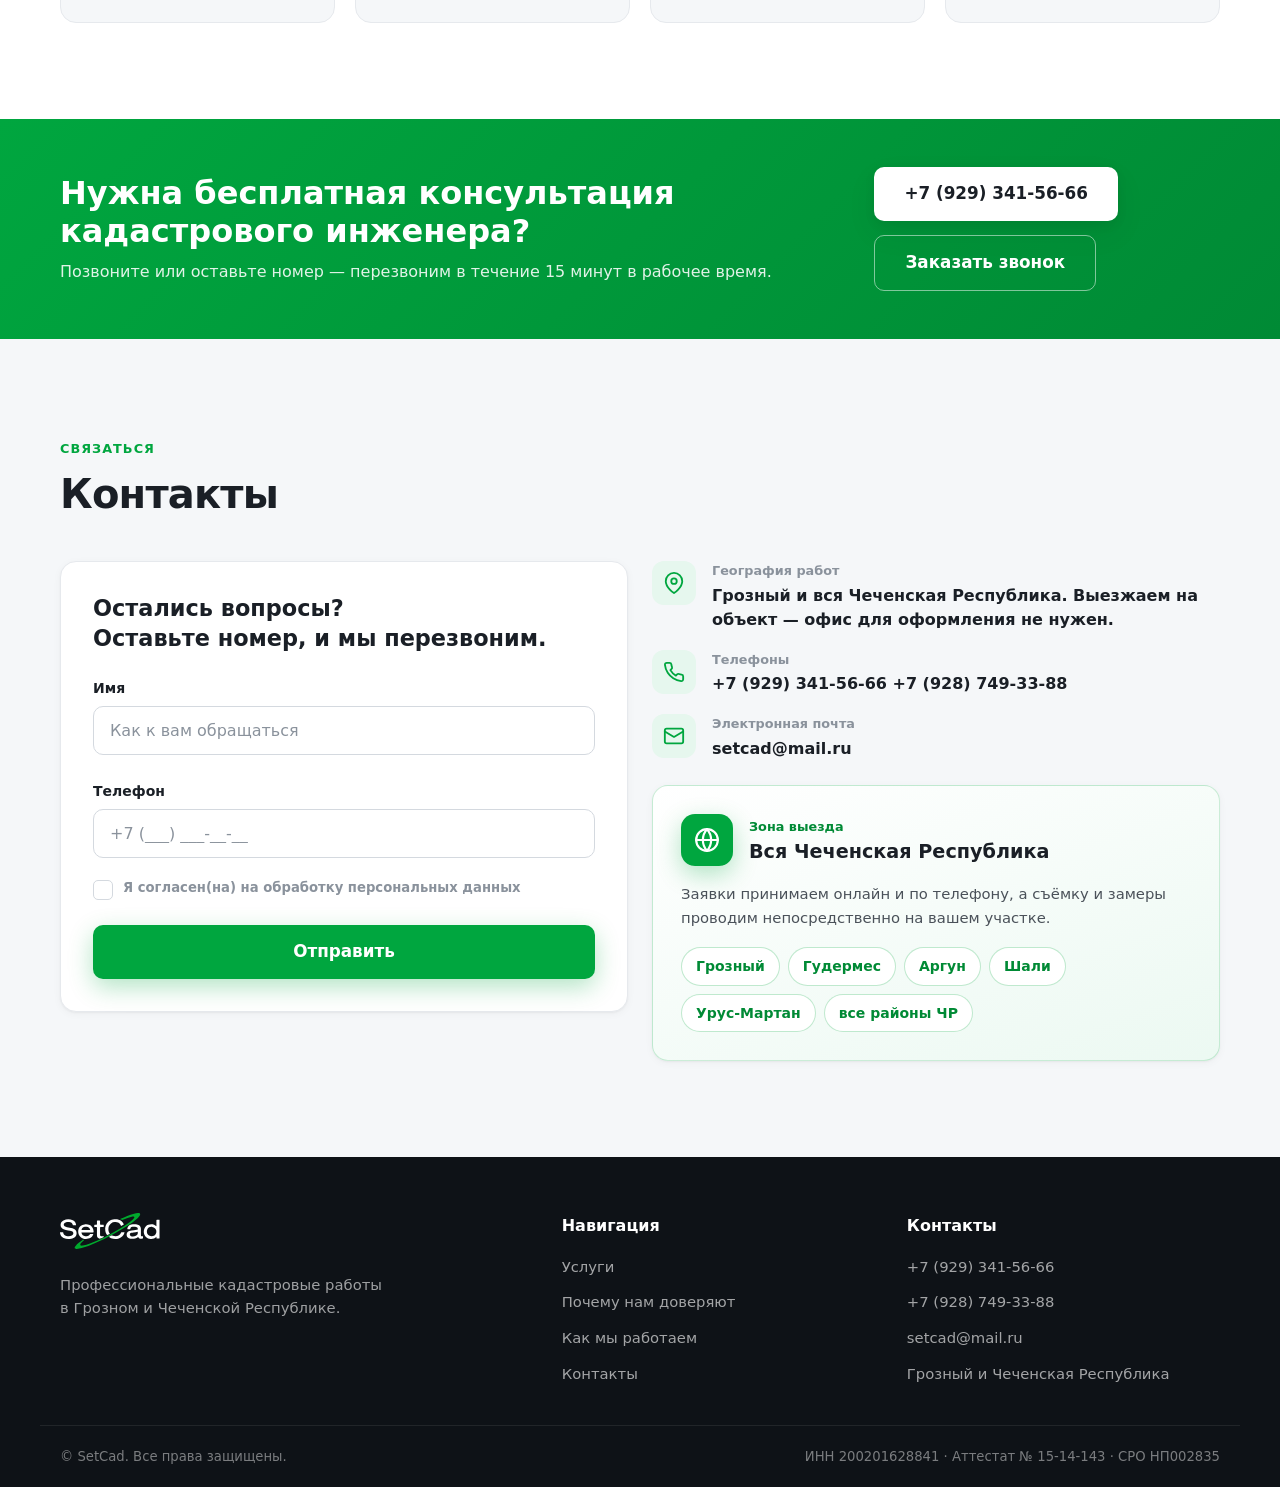
==== commit 16c19c4c: "Update index.html" ====
--- a/index.html
+++ b/index.html
@@ -273,6 +273,7 @@
                         <li>Образование земельных участков</li>
                     </ul>
                     <a href="articles/mezhevanie-kak-zakazat.html" class="service__link">Как заказать межевание и сколько это занимает →</a>
+                    <a href="articles/razdel-uchastka-mezhdu-naslednikami.html" class="service__link">Раздел участка между наследниками →</a>
                 </article>
 
                 <article class="card service">
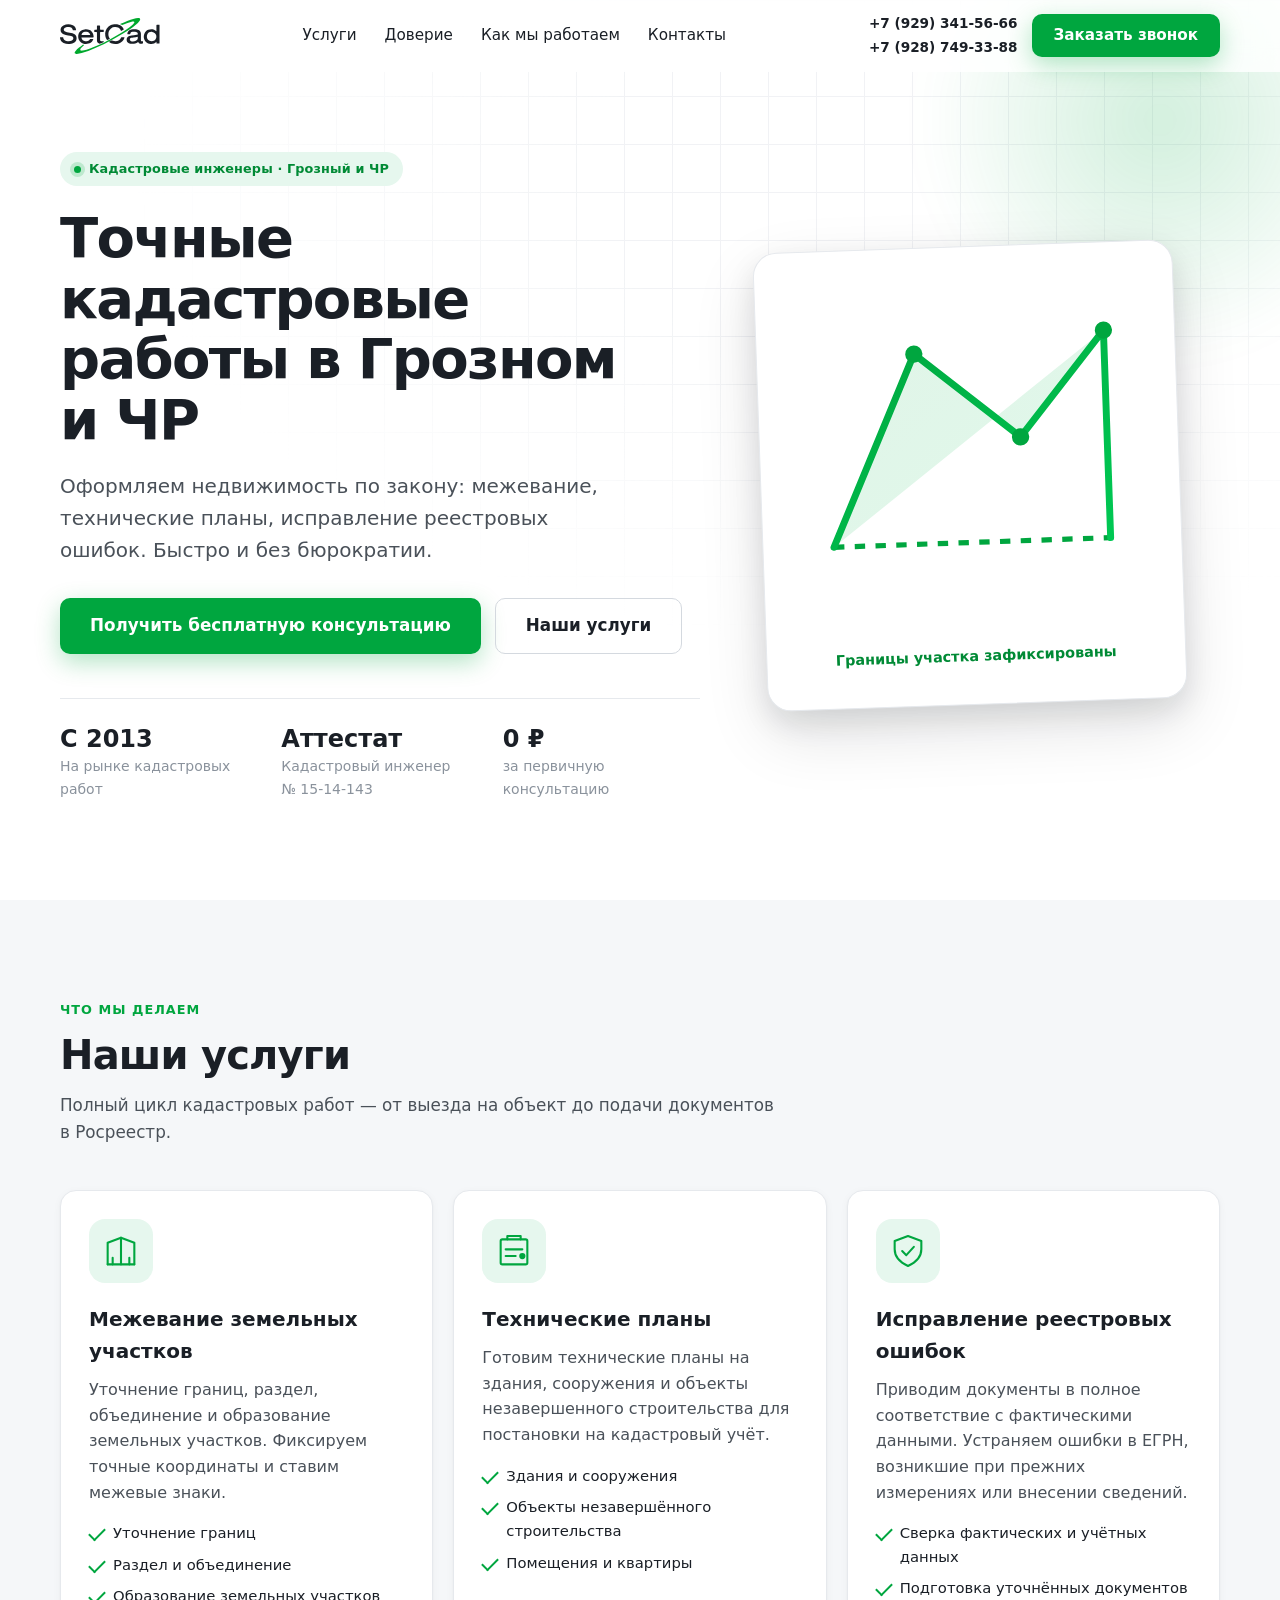
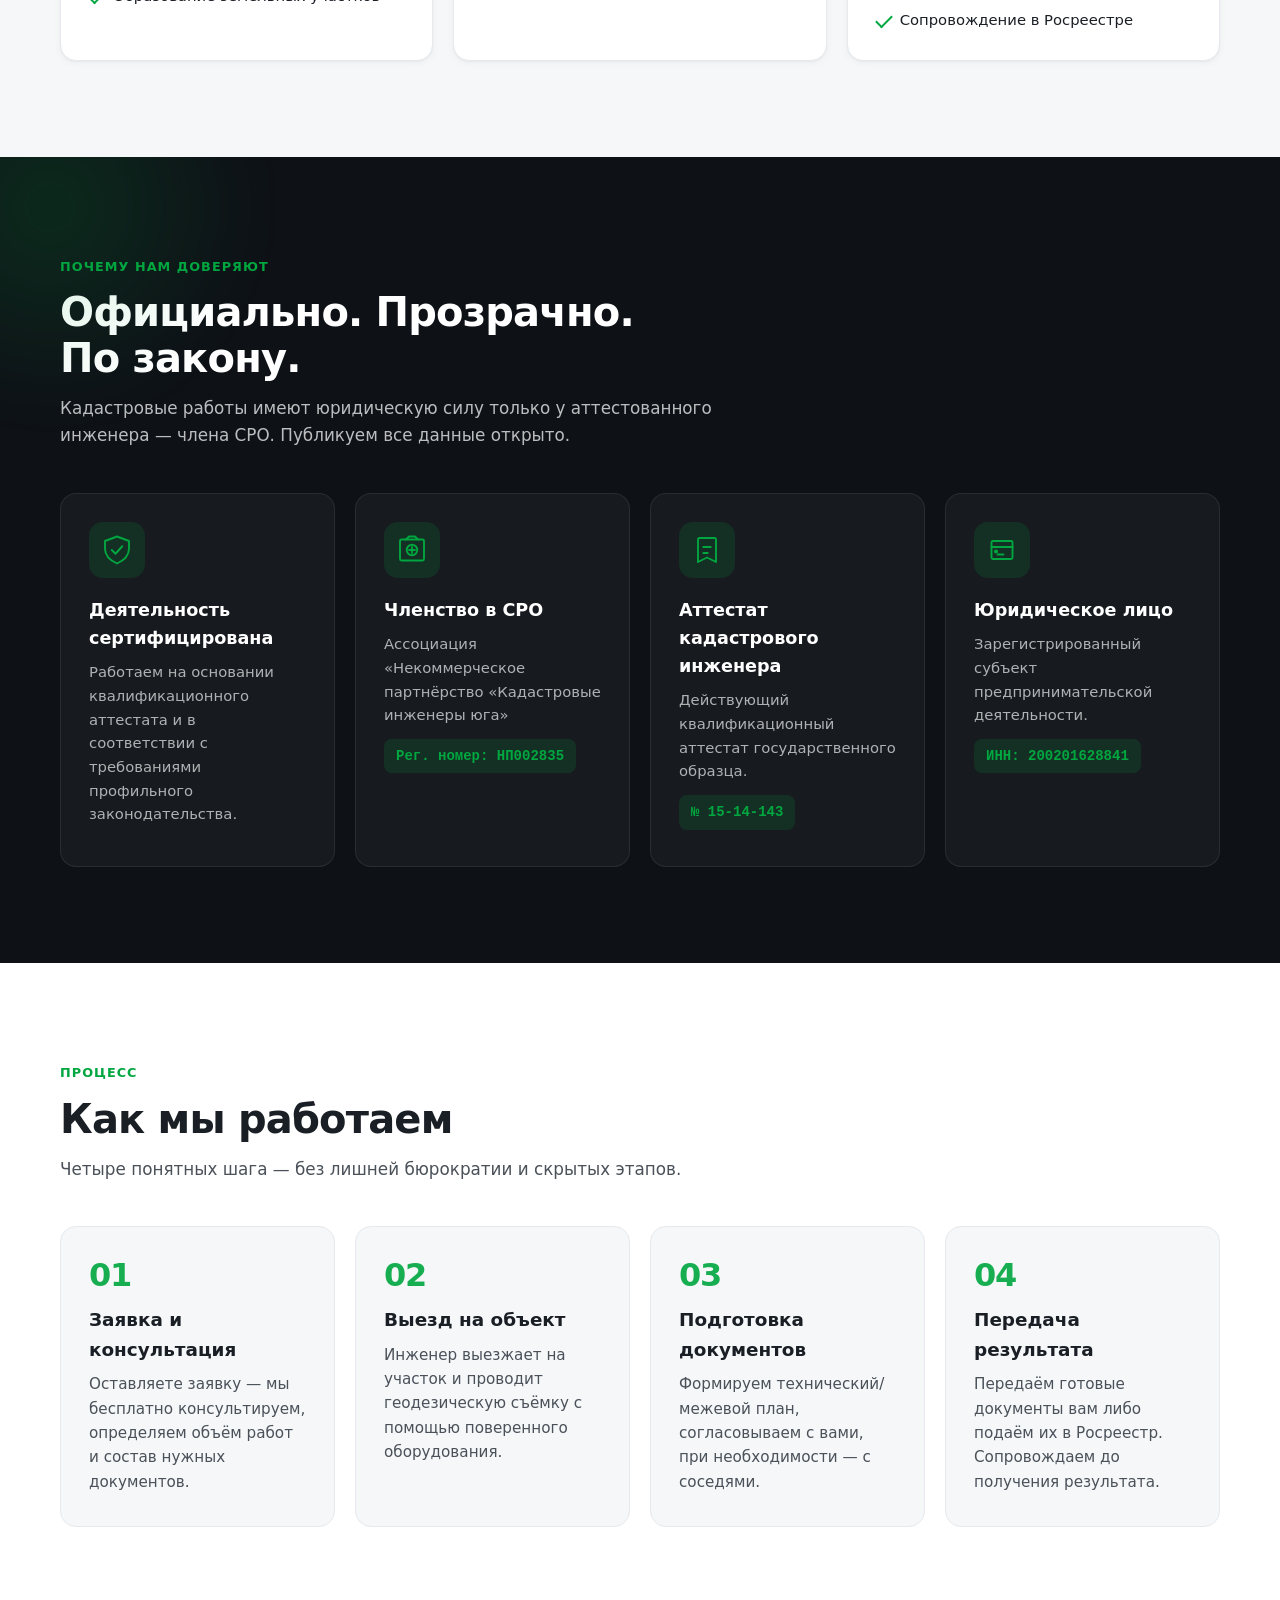
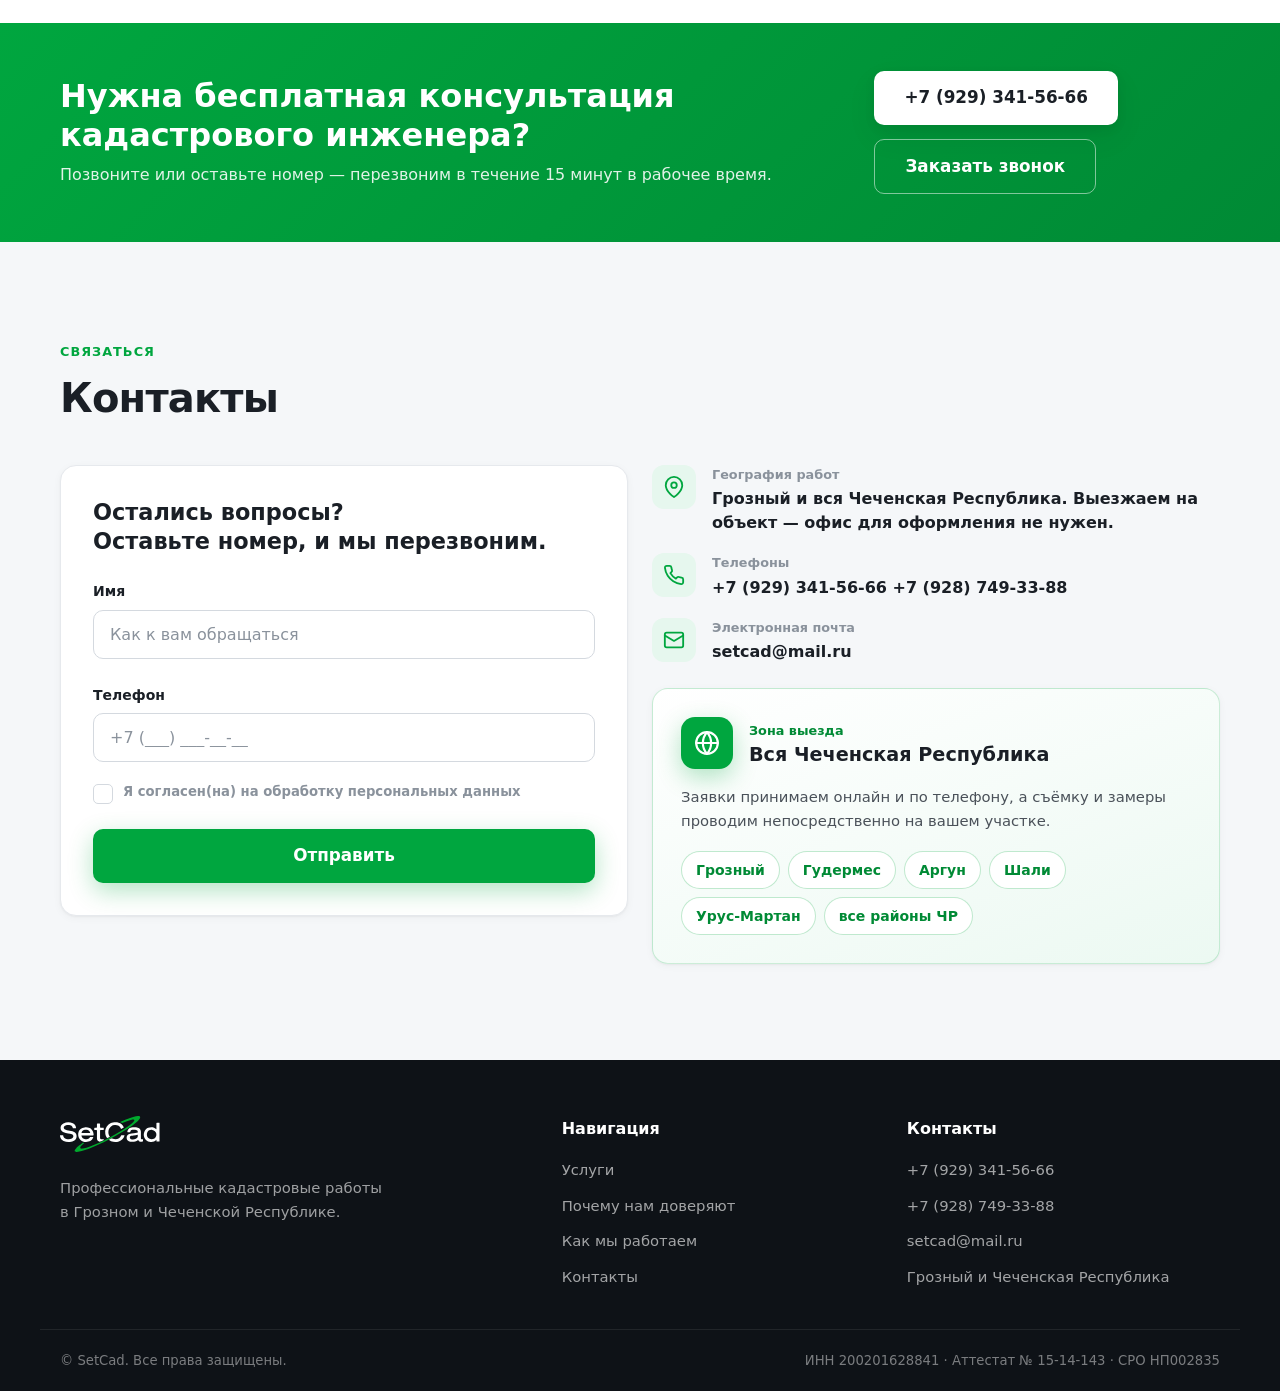
==== commit 6c4702e6: "Update index.html" ====
--- a/index.html
+++ b/index.html
@@ -272,8 +272,6 @@
                         <li>Раздел и объединение</li>
                         <li>Образование земельных участков</li>
                     </ul>
-                    <a href="articles/mezhevanie-kak-zakazat.html" class="service__link">Как заказать межевание и сколько это занимает →</a>
-                    <a href="articles/razdel-uchastka-mezhdu-naslednikami.html" class="service__link">Раздел участка между наследниками →</a>
                 </article>
 
                 <article class="card service">
@@ -292,7 +290,6 @@
                         <li>Объекты незавершённого строительства</li>
                         <li>Помещения и квартиры</li>
                     </ul>
-                    <a href="articles/tehplan-kogda-nuzhen.html" class="service__link">Когда нужен техплан и как его получить →</a>
                 </article>
 
                 <article class="card service">
@@ -309,7 +306,6 @@
                         <li>Подготовка уточнённых документов</li>
                         <li>Сопровождение в Росреестре</li>
                     </ul>
-                    <a href="articles/reestrovaya-oshibka-egrn.html" class="service__link">Как исправить реестровую ошибку →</a>
                 </article>
             </div>
         </div>
--- a/styles.v2.css
+++ b/styles.v2.css
@@ -41,7 +41,7 @@
 /* ---------- Сброс ---------- */
 *, *::before, *::after { box-sizing: border-box; margin: 0; padding: 0; }
 
-html { scroll-behavior: smooth; scroll-padding-top: var(--header-h); -webkit-text-size-adjust: 100%; }
+html { scroll-behavior: smooth; scroll-padding-top: var(--header-h); -webkit-text-size-adjust: 100%; -webkit-tap-highlight-color: transparent; }
 
 body {
     font-family: var(--font);
@@ -55,8 +55,8 @@
 }
 
 img, svg { max-width: 100%; display: block; }
-a { color: inherit; text-decoration: none; }
-button { font-family: inherit; cursor: pointer; border: none; background: none; }
+a { color: inherit; text-decoration: none; -webkit-tap-highlight-color: transparent; }
+button { font-family: inherit; cursor: pointer; border: none; background: none; -webkit-tap-highlight-color: transparent; }
 input { font-family: inherit; }
 ul, ol { list-style: none; }
 
@@ -676,11 +676,12 @@
    ВНУТРЕННИЕ ССЫЛКИ НА СТАТЬИ (карточки услуг)
    ========================================================= */
 .service__link {
-    display: inline-flex; align-items: center; gap: 6px;
+    display: flex; align-items: center; gap: 6px; width: fit-content;
     margin-top: 14px; font-size: 0.9rem; font-weight: 600;
     color: var(--green); text-decoration: none;
     transition: gap .2s var(--ease), color .2s var(--ease);
 }
+.service__link + .service__link { margin-top: 8px; }
 .service__link:hover { gap: 10px; color: var(--green-dark); }
 
 /* =========================================================
@@ -692,8 +693,10 @@
     background: var(--bg); overflow: hidden;
 }
 .faq__question {
+    display: block; width: 100%; text-align: left;
     list-style: none; cursor: pointer; padding: 18px 48px 18px 20px;
     font-weight: 700; color: var(--ink); font-size: 1rem;
+    font-family: inherit; background: none; border: none;
     position: relative; user-select: none;
     transition: background .2s var(--ease);
 }
@@ -704,10 +707,16 @@
     width: 12px; height: 12px;
     border-right: 2px solid var(--muted); border-bottom: 2px solid var(--muted);
     transform: translateY(-65%) rotate(45deg);
-    transition: transform .25s var(--ease);
-}
-.faq__item[open] .faq__question::after { transform: translateY(-35%) rotate(-135deg); }
-.faq__answer { padding: 0 20px 18px; color: var(--body); }
+    transition: transform .3s var(--ease);
+}
+.faq__item.is-open .faq__question::after { transform: translateY(-35%) rotate(-135deg); }
+.faq__answer-wrap {
+    display: grid; grid-template-rows: 0fr; overflow: hidden;
+    visibility: hidden;
+    transition: grid-template-rows .35s var(--ease), visibility .35s var(--ease);
+}
+.faq__item.is-open .faq__answer-wrap { grid-template-rows: 1fr; visibility: visible; }
+.faq__answer { min-height: 0; min-width: 0; overflow: hidden; padding: 0 20px 18px; color: var(--body); }
 .faq__answer p { margin-bottom: 0; }
 
 /* =========================================================
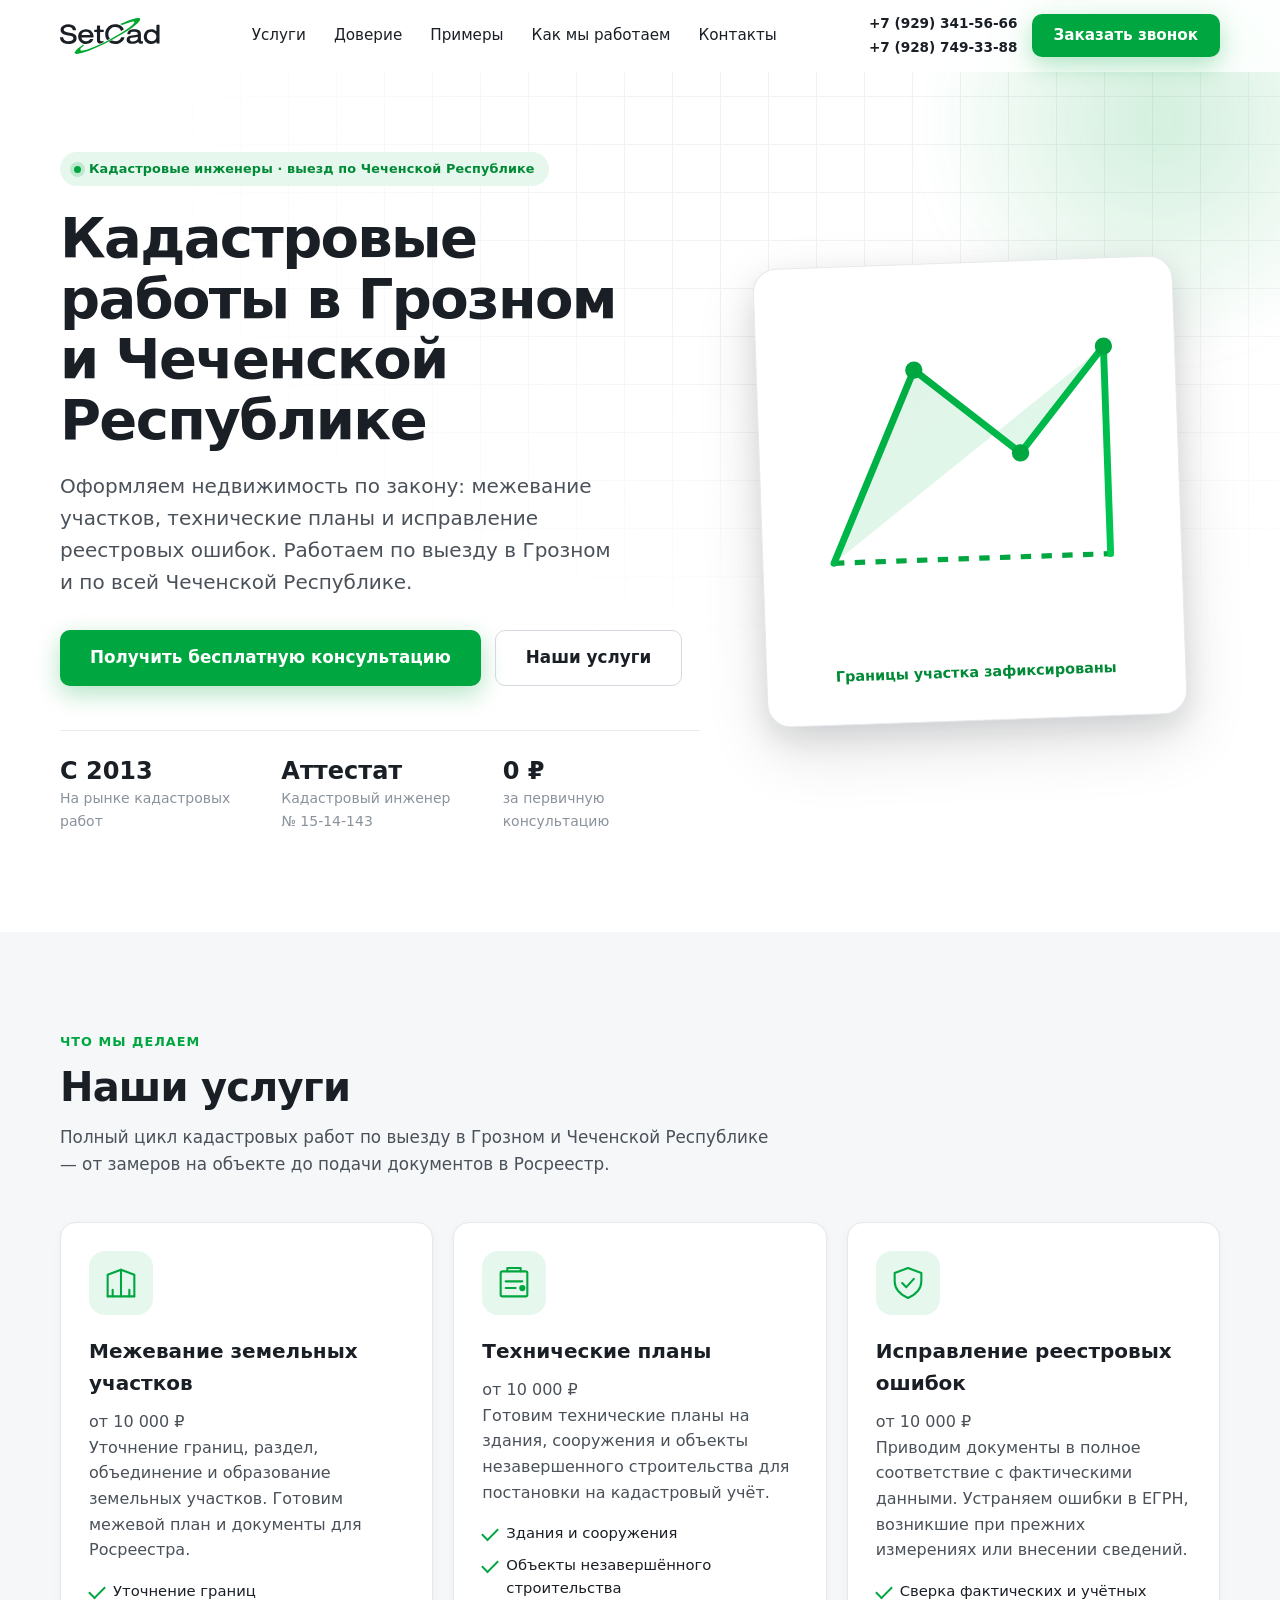
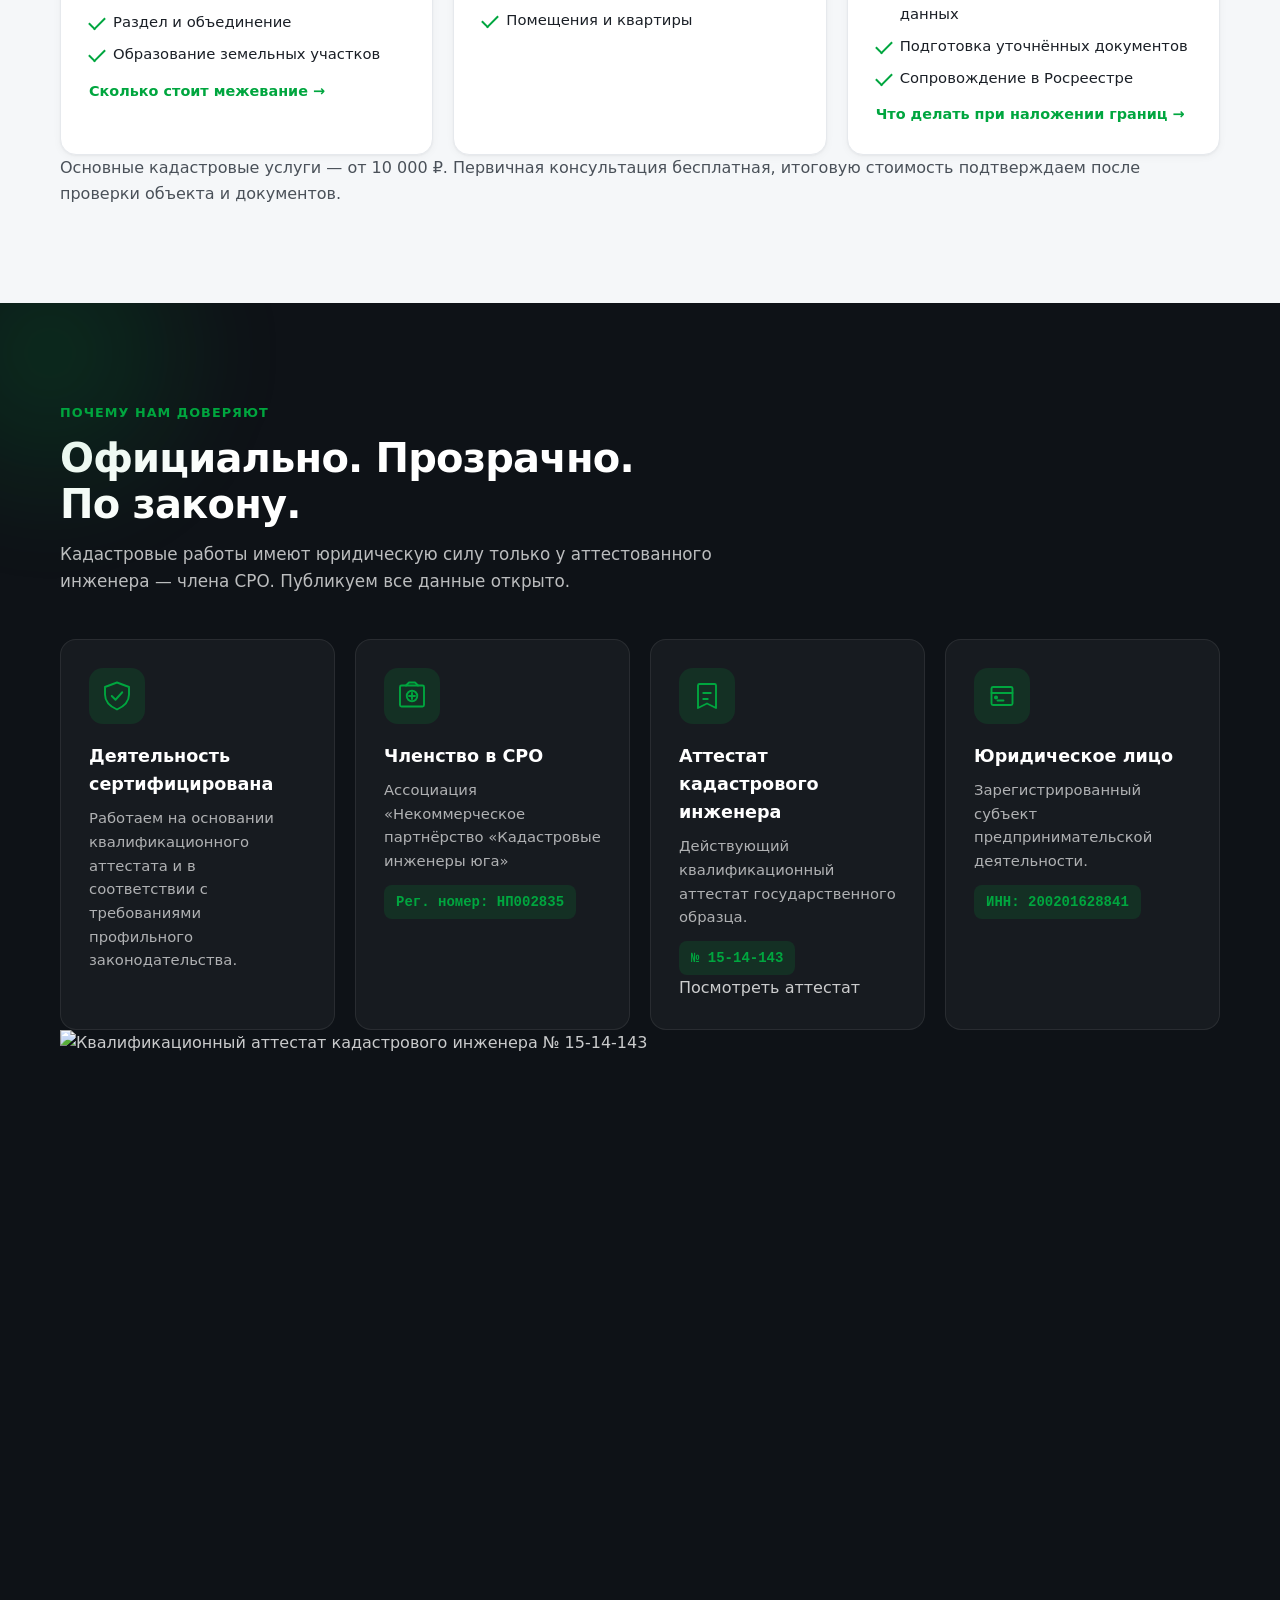
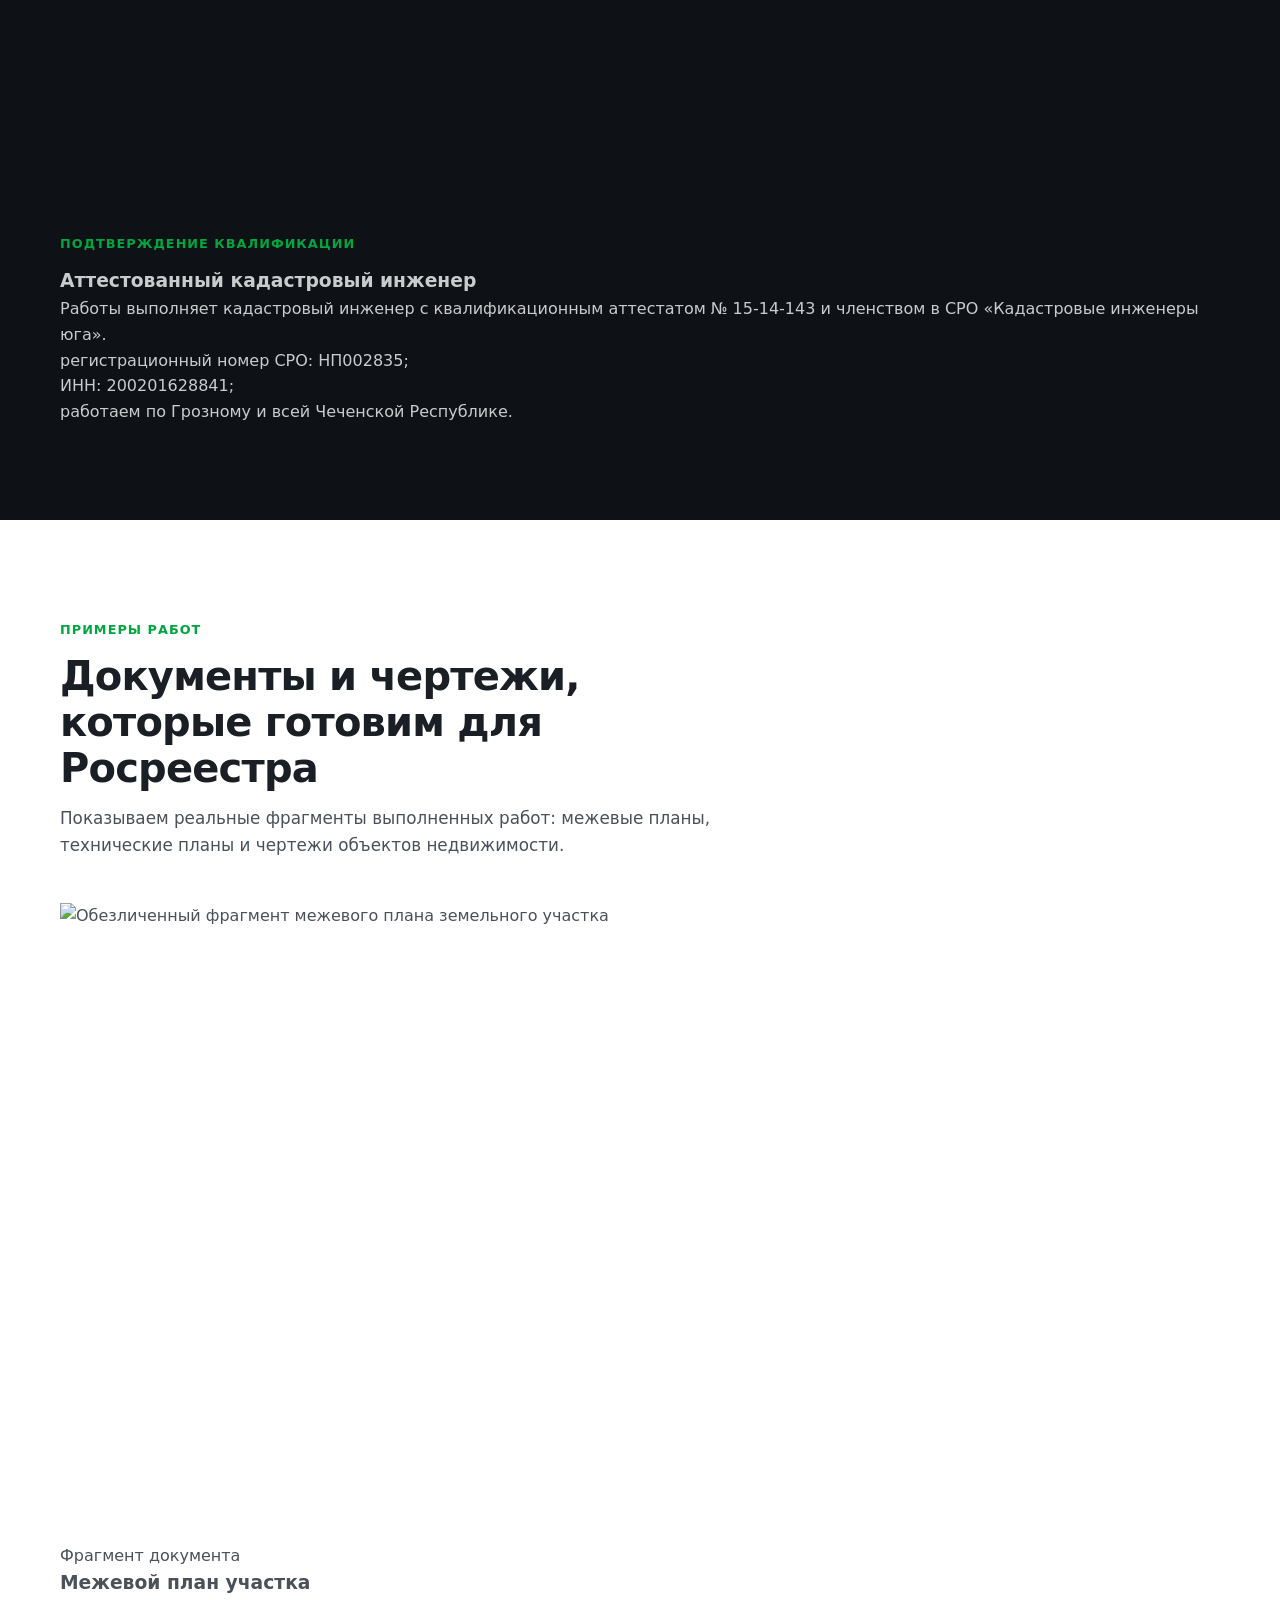
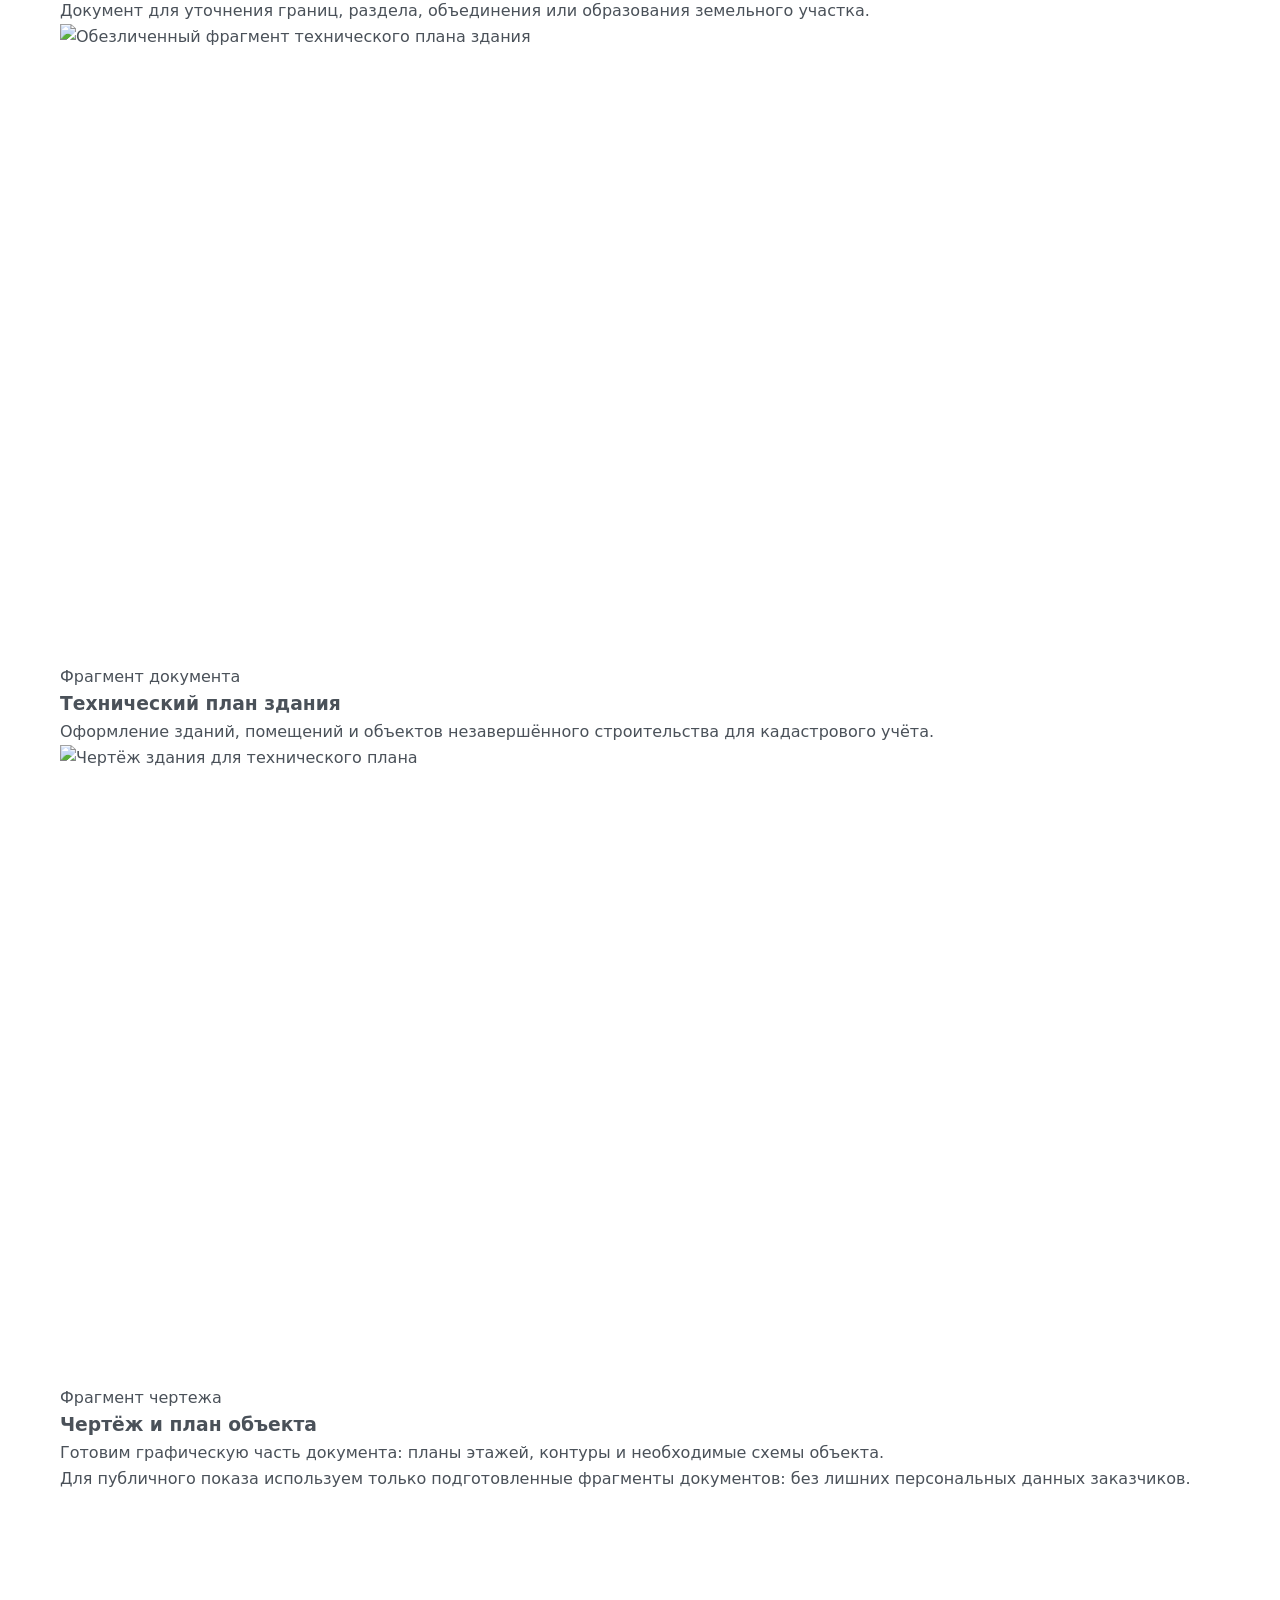
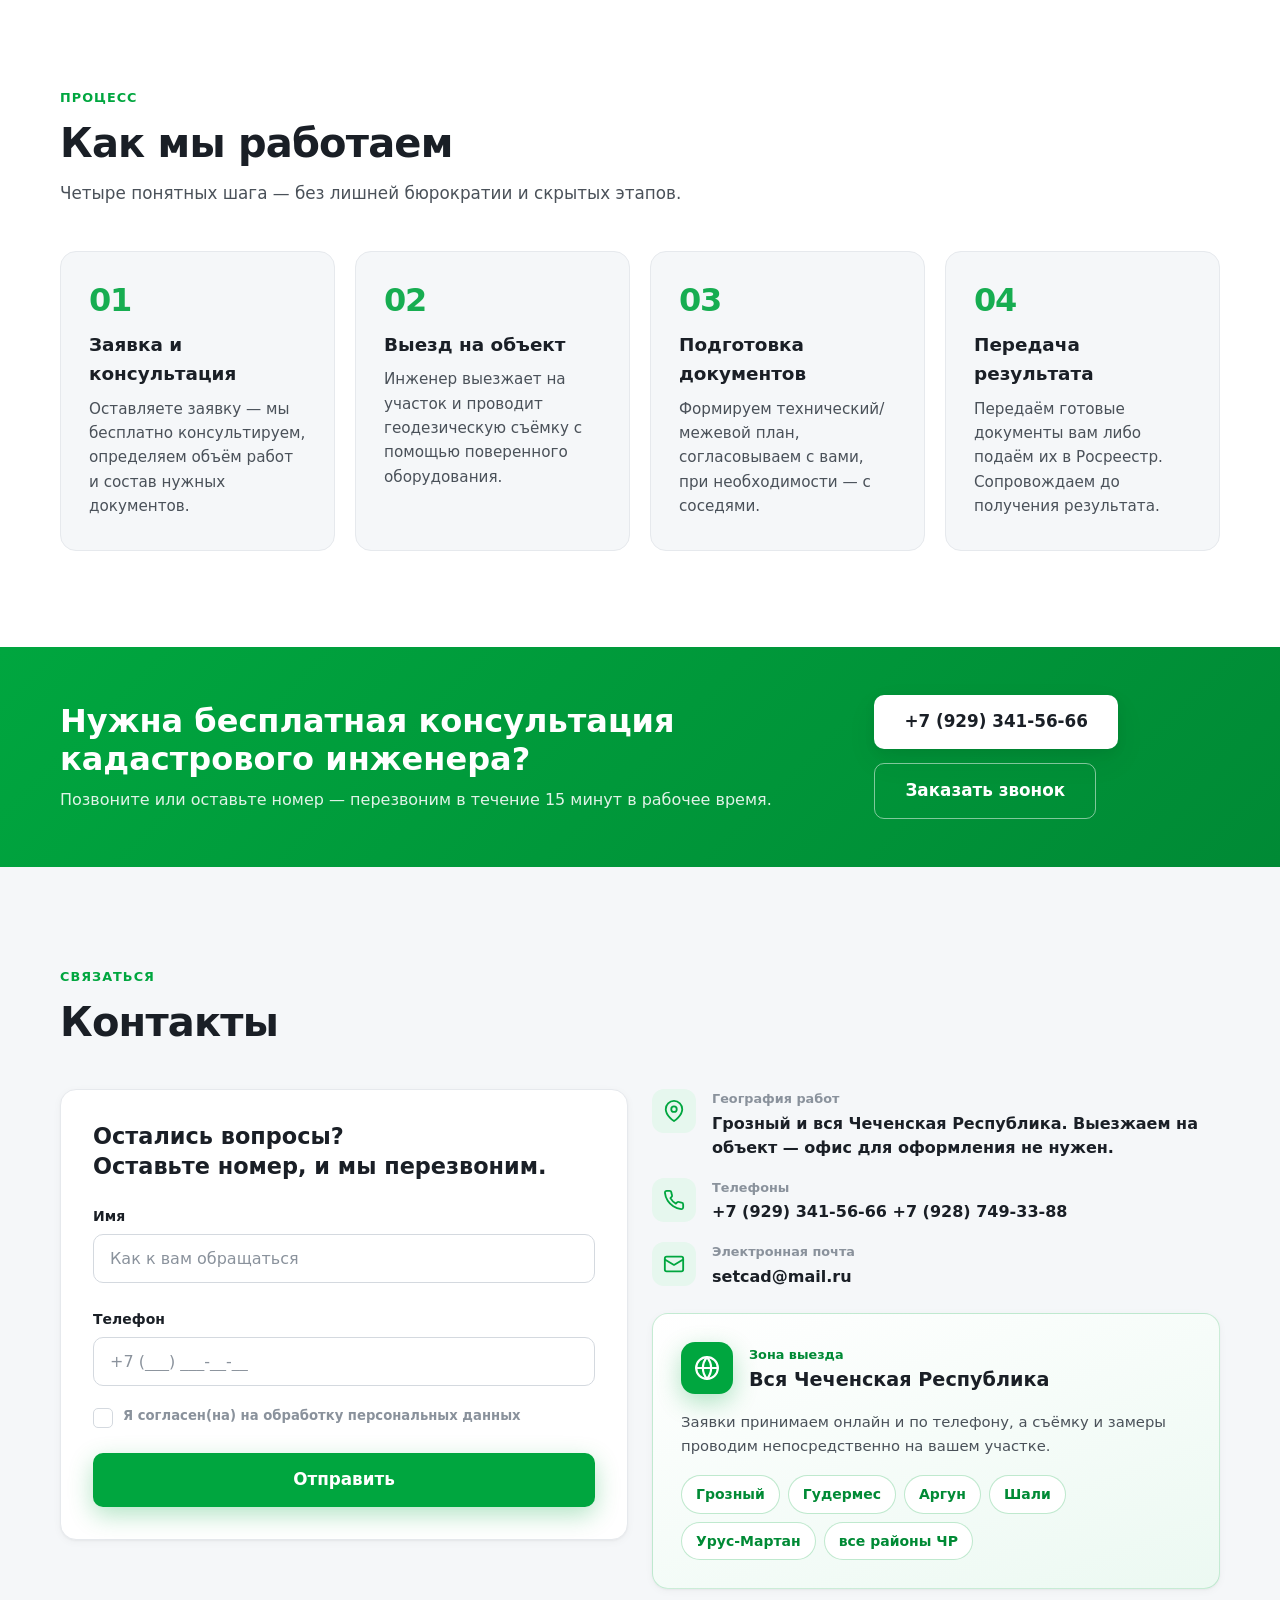
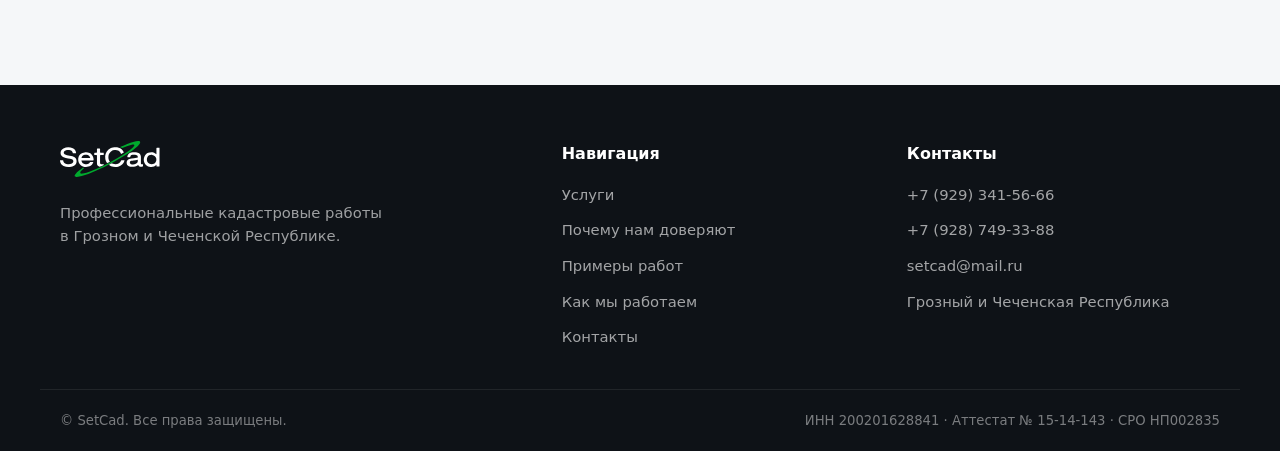
==== commit 8691e0c0: "Update print statement from 'Hello' to 'Goodbye'" ====
--- a/index.html
+++ b/index.html
@@ -4,11 +4,11 @@
     <meta name="google-site-verification" content="HfvGWTV3PidAbca_y2K1jz62IJVKgvn5Z9xsU5o7mjc" />
     <meta charset="UTF-8">
     <meta name="viewport" content="width=device-width, initial-scale=1.0">
-    <meta name="description" content="Точные кадастровые работы в Грозном и ЧР. Межевание, технические планы, исправление реестровых ошибок. Быстро, по закону. Звоните!">
-    <meta name="keywords" content="кадастровые работы Грозный, межевание Чечня, технический план, реестровые ошибки, SetCad">
+    <meta name="description" content="Кадастровые работы по выезду в Грозном и Чеченской Республике: межевание, технические планы, исправление реестровых ошибок. Услуги от 10 000 ₽.">
+    <meta name="keywords" content="кадастровые работы Грозный, кадастровый инженер Грозный, межевание Чеченская Республика, технический план Грозный, реестровые ошибки, SetCad">
     <meta name="theme-color" content="#00A63F">
-    <meta property="og:title" content="SetCad — Кадастровые работы в Грозном и ЧР">
-    <meta property="og:description" content="Межевание, технические планы, исправление реестровых ошибок. Оформляем недвижимость по закону — быстро и без бюрократии.">
+    <meta property="og:title" content="SetCad — кадастровые работы в Грозном и Чеченской Республике">
+    <meta property="og:description" content="Межевание, технические планы, исправление реестровых ошибок. Работаем по выезду по Чеченской Республике. Услуги от 10 000 ₽.">
     <meta property="og:type" content="website">
     <meta property="og:url" content="https://setcad.ru/">
     <meta property="og:image" content="https://setcad.ru/og-image.jpg">
@@ -17,7 +17,7 @@
     <meta property="og:locale" content="ru_RU">
     <link rel="canonical" href="https://setcad.ru/">
     <meta name="robots" content="index, follow">
-    <title>Кадастровые работы в Грозном и ЧР — межевание, техпланы | SetCad</title>
+    <title>Кадастровые работы в Грозном и Чеченской Республике | SetCad</title>
     <link rel="icon" href="/favicon.ico" sizes="any">
     <link rel="icon" type="image/svg+xml" href="/favicon.svg">
     <link rel="icon" type="image/png" sizes="192x192" href="/favicon-192.png">
@@ -25,7 +25,25 @@
     <link rel="preconnect" href="https://fonts.googleapis.com">
     <link rel="preconnect" href="https://fonts.gstatic.com" crossorigin>
     <link href="https://fonts.googleapis.com/css2?family=Montserrat:wght@400;500;600;700;800;900&display=swap" rel="stylesheet">
-    <link rel="stylesheet" href="styles.v2.css">
+    <link rel="stylesheet" href="styles.v2.css?v=20260704-price">
+
+    <!-- Yandex.Metrika counter -->
+    <script>
+        window.SETCAD_METRIKA_ID = 110204399;
+        (function(m,e,t,r,i,k,a){
+            m[i]=m[i]||function(){(m[i].a=m[i].a||[]).push(arguments)};
+            m[i].l=1*new Date();
+            for (var j = 0; j < document.scripts.length; j++) { if (document.scripts[j].src === r) { return; } }
+            k=e.createElement(t),a=e.getElementsByTagName(t)[0],k.async=1,k.src=r,a.parentNode.insertBefore(k,a)
+        })(window, document, 'script', 'https://mc.yandex.ru/metrika/tag.js', 'ym');
+        ym(110204399, 'init', {
+            clickmap:true,
+            trackLinks:true,
+            accurateTrackBounce:true,
+            webvisor:true
+        });
+    </script>
+    <!-- /Yandex.Metrika counter -->
 
     <script type="application/ld+json">
     {
@@ -35,26 +53,20 @@
         "name": "SetCad",
         "legalName": "SetCad",
         "url": "https://setcad.ru/",
-        "logo": "https://setcad.ru/logo.svg",
+        "logo": "https://setcad.ru/favicon.svg",
         "foundingDate": "2013",
         "taxID": "200201628841",
         "vatID": "200201628841",
-        "address": {
-            "@type": "PostalAddress",
-            "addressLocality": "Грозный",
-            "addressRegion": "Чеченская Республика",
-            "addressCountry": "RU"
+        "areaServed": {
+            "@type": "AdministrativeArea",
+            "name": "Грозный / Чеченская Республика"
         },
-        "areaServed": [
-            { "@type": "City", "name": "Грозный" },
-            { "@type": "AdministrativeArea", "name": "Чеченская Республика" }
-        ],
         "contactPoint": [
             {
                 "@type": "ContactPoint",
                 "telephone": "+7-929-341-56-66",
                 "contactType": "customer service",
-                "areaServed": "RU",
+                "areaServed": "Грозный / Чеченская Республика",
                 "availableLanguage": "Russian"
             }
         ],
@@ -69,22 +81,15 @@
         "@id": "https://setcad.ru/#business",
         "name": "SetCad — кадастровые работы",
         "alternateName": "СетКад",
-        "description": "Кадастровые работы в Грозном и Чеченской Республике: межевание земельных участков, технические планы, исправление реестровых ошибок.",
+        "description": "Кадастровые работы по выезду в Грозном и по всей Чеченской Республике: межевание земельных участков, технические планы, исправление реестровых ошибок. Основные услуги от 10 000 ₽.",
         "url": "https://setcad.ru/",
         "telephone": ["+7-929-341-56-66", "+7-928-749-33-88"],
         "email": "setcad@mail.ru",
-        "priceRange": "₽₽",
-        "image": "https://setcad.ru/logo.svg",
-        "address": {
-            "@type": "PostalAddress",
-            "addressLocality": "Грозный",
-            "addressRegion": "Чеченская Республика",
-            "addressCountry": "RU"
+        "image": "https://setcad.ru/favicon.svg",
+        "areaServed": {
+            "@type": "AdministrativeArea",
+            "name": "Грозный / Чеченская Республика"
         },
-        "areaServed": [
-            { "@type": "City", "name": "Грозный" },
-            { "@type": "AdministrativeArea", "name": "Чеченская Республика" }
-        ],
         "parentOrganization": { "@id": "https://setcad.ru/#organization" },
         "employee": {
             "@type": "Person",
@@ -105,26 +110,44 @@
             "itemListElement": [
                 {
                     "@type": "Offer",
+                    "price": "10000",
+                    "priceCurrency": "RUB",
                     "itemOffered": {
                         "@type": "Service",
                         "name": "Межевание земельных участков",
-                        "description": "Уточнение границ, раздел, объединение и образование земельных участков."
+                        "description": "Уточнение границ, раздел, объединение и образование земельных участков. Работа по выезду по Чеченской Республике.",
+                        "areaServed": {
+                            "@type": "AdministrativeArea",
+                            "name": "Грозный / Чеченская Республика"
+                        }
                     }
                 },
                 {
                     "@type": "Offer",
+                    "price": "10000",
+                    "priceCurrency": "RUB",
                     "itemOffered": {
                         "@type": "Service",
                         "name": "Технические планы",
-                        "description": "Подготовка технических планов на здания, сооружения и объекты незавершённого строительства."
+                        "description": "Подготовка технических планов на здания, сооружения и объекты незавершённого строительства. Работа по выезду по Чеченской Республике.",
+                        "areaServed": {
+                            "@type": "AdministrativeArea",
+                            "name": "Грозный / Чеченская Республика"
+                        }
                     }
                 },
                 {
                     "@type": "Offer",
+                    "price": "10000",
+                    "priceCurrency": "RUB",
                     "itemOffered": {
                         "@type": "Service",
                         "name": "Исправление реестровых ошибок",
-                        "description": "Приведение документов в соответствие с фактическими данными, устранение ошибок в ЕГРН."
+                        "description": "Приведение документов в соответствие с фактическими данными, устранение ошибок в ЕГРН. Работа по выезду по Чеченской Республике.",
+                        "areaServed": {
+                            "@type": "AdministrativeArea",
+                            "name": "Грозный / Чеченская Республика"
+                        }
                     }
                 }
             ]
@@ -158,7 +181,7 @@
                 "name": "В каких районах работает SetCad?",
                 "acceptedAnswer": {
                     "@type": "Answer",
-                    "text": "SetCad выполняет кадастровые работы в Грозном и по всей Чеченской Республике."
+                    "text": "SetCad выполняет кадастровые работы по выезду в Грозном и по всей Чеченской Республике."
                 }
             }
         ]
@@ -166,6 +189,7 @@
     </script>
 </head>
 <body>
+    <noscript><div><img src="https://mc.yandex.ru/watch/110204399" style="position:absolute; left:-9999px;" alt=""></div></noscript>
 
     <header class="header" id="header">
         <div class="container header__inner">
@@ -185,6 +209,7 @@
             <nav class="nav" id="nav" aria-label="Основная навигация">
                 <a href="#services" class="nav__link">Услуги</a>
                 <a href="#trust" class="nav__link">Доверие</a>
+                <a href="#works" class="nav__link">Примеры</a>
                 <a href="#process" class="nav__link">Как мы работаем</a>
                 <a href="#contacts" class="nav__link">Контакты</a>
             </nav>
@@ -209,9 +234,9 @@
         </div>
         <div class="container hero__inner">
             <div class="hero__content">
-                <span class="hero__badge">Кадастровые инженеры · Грозный и ЧР</span>
-                <h1 class="hero__title">Точные кадастровые работы в&nbsp;Грозном и&nbsp;ЧР</h1>
-                <p class="hero__subtitle">Оформляем недвижимость по закону: межевание, технические планы, исправление реестровых ошибок. Быстро и без бюрократии.</p>
+                <span class="hero__badge">Кадастровые инженеры · выезд по Чеченской Республике</span>
+                <h1 class="hero__title">Кадастровые работы в&nbsp;Грозном и&nbsp;Чеченской Республике</h1>
+                <p class="hero__subtitle">Оформляем недвижимость по закону: межевание участков, технические планы и исправление реестровых ошибок. Работаем по выезду в Грозном и по всей Чеченской Республике.</p>
                 <div class="hero__actions">
                     <a href="#contacts" class="btn btn--accent btn--lg">Получить бесплатную консультацию</a>
                     <a href="#services" class="btn btn--ghost btn--lg">Наши услуги</a>
@@ -252,7 +277,7 @@
             <div class="section__head">
                 <span class="section__eyebrow">Что мы делаем</span>
                 <h2 class="section__title">Наши услуги</h2>
-                <p class="section__lead">Полный цикл кадастровых работ — от выезда на объект до подачи документов в Росреестр.</p>
+                <p class="section__lead">Полный цикл кадастровых работ по выезду в Грозном и Чеченской Республике — от замеров на объекте до подачи документов в Росреестр.</p>
             </div>
 
             <div class="services__grid">
@@ -266,12 +291,14 @@
                         </svg>
                     </div>
                     <h3 class="service__title">Межевание земельных участков</h3>
-                    <p class="service__text">Уточнение границ, раздел, объединение и образование земельных участков. Фиксируем точные координаты и ставим межевые знаки.</p>
+                    <p class="service__price">от 10 000 ₽</p>
+                    <p class="service__text">Уточнение границ, раздел, объединение и образование земельных участков. Готовим межевой план и документы для Росреестра.</p>
                     <ul class="service__list">
                         <li>Уточнение границ</li>
                         <li>Раздел и объединение</li>
                         <li>Образование земельных участков</li>
                     </ul>
+                    <a href="articles/skolko-stoit-mezhevanie-v-groznom/" class="service__link">Сколько стоит межевание →</a>
                 </article>
 
                 <article class="card service">
@@ -284,6 +311,7 @@
                         </svg>
                     </div>
                     <h3 class="service__title">Технические планы</h3>
+                    <p class="service__price">от 10 000 ₽</p>
                     <p class="service__text">Готовим технические планы на здания, сооружения и объекты незавершенного строительства для постановки на кадастровый учёт.</p>
                     <ul class="service__list">
                         <li>Здания и сооружения</li>
@@ -300,14 +328,18 @@
                         </svg>
                     </div>
                     <h3 class="service__title">Исправление реестровых ошибок</h3>
+                    <p class="service__price">от 10 000 ₽</p>
                     <p class="service__text">Приводим документы в полное соответствие с фактическими данными. Устраняем ошибки в ЕГРН, возникшие при прежних измерениях или внесении сведений.</p>
                     <ul class="service__list">
                         <li>Сверка фактических и учётных данных</li>
                         <li>Подготовка уточнённых документов</li>
                         <li>Сопровождение в Росреестре</li>
                     </ul>
+                    <a href="articles/granitsy-uchastka-nalezayut-na-sosedniy/" class="service__link">Что делать при наложении границ →</a>
                 </article>
             </div>
+
+            <p class="services__note">Основные кадастровые услуги — от 10 000 ₽. Первичная консультация бесплатная, итоговую стоимость подтверждаем после проверки объекта и документов.</p>
         </div>
     </section>
 
@@ -355,6 +387,7 @@
                     <h3>Аттестат кадастрового инженера</h3>
                     <p>Действующий квалификационный аттестат государственного образца.</p>
                     <span class="trust__code">№ 15-14-143</span>
+                    <a class="trust__link" href="assets/docs/attestat-kadastrovogo-inzhenera.webp" target="_blank" rel="noopener">Посмотреть аттестат</a>
                 </div>
 
                 <div class="trust__item">
@@ -370,6 +403,69 @@
                     <span class="trust__code">ИНН: 200201628841</span>
                 </div>
             </div>
+
+            <div class="trust-proof">
+                <a class="trust-proof__image" href="assets/docs/attestat-kadastrovogo-inzhenera.webp" target="_blank" rel="noopener" aria-label="Открыть аттестат кадастрового инженера">
+                    <img src="assets/docs/attestat-kadastrovogo-inzhenera.webp" width="1080" height="800" loading="lazy" alt="Квалификационный аттестат кадастрового инженера № 15-14-143">
+                </a>
+                <div class="trust-proof__content">
+                    <span class="section__eyebrow">Подтверждение квалификации</span>
+                    <h3>Аттестованный кадастровый инженер</h3>
+                    <p>Работы выполняет кадастровый инженер с квалификационным аттестатом №&nbsp;15-14-143 и членством в СРО «Кадастровые инженеры юга».</p>
+                    <ul>
+                        <li>регистрационный номер СРО: НП002835;</li>
+                        <li>ИНН: 200201628841;</li>
+                        <li>работаем по Грозному и всей Чеченской Республике.</li>
+                    </ul>
+                </div>
+            </div>
+        </div>
+    </section>
+
+    <section class="section works" id="works">
+        <div class="container">
+            <div class="section__head">
+                <span class="section__eyebrow">Примеры работ</span>
+                <h2 class="section__title">Документы и чертежи, которые готовим для Росреестра</h2>
+                <p class="section__lead">Показываем реальные фрагменты выполненных работ: межевые планы, технические планы и чертежи объектов недвижимости.</p>
+            </div>
+
+            <div class="works__grid">
+                <article class="work-card">
+                    <div class="work-card__image">
+                        <img src="assets/work/mezhevoy-plan.webp" width="900" height="640" loading="lazy" alt="Обезличенный фрагмент межевого плана земельного участка">
+                        <span class="work-card__badge">Фрагмент документа</span>
+                    </div>
+                    <div class="work-card__body">
+                        <h3>Межевой план участка</h3>
+                        <p>Документ для уточнения границ, раздела, объединения или образования земельного участка.</p>
+                    </div>
+                </article>
+
+                <article class="work-card">
+                    <div class="work-card__image">
+                        <img src="assets/work/tehnicheskiy-plan.webp" width="900" height="640" loading="lazy" alt="Обезличенный фрагмент технического плана здания">
+                        <span class="work-card__badge">Фрагмент документа</span>
+                    </div>
+                    <div class="work-card__body">
+                        <h3>Технический план здания</h3>
+                        <p>Оформление зданий, помещений и объектов незавершённого строительства для кадастрового учёта.</p>
+                    </div>
+                </article>
+
+                <article class="work-card">
+                    <div class="work-card__image work-card__image--clear">
+                        <img src="assets/work/chertezh-plan.webp" width="900" height="640" loading="lazy" alt="Чертёж здания для технического плана">
+                        <span class="work-card__badge">Фрагмент чертежа</span>
+                    </div>
+                    <div class="work-card__body">
+                        <h3>Чертёж и план объекта</h3>
+                        <p>Готовим графическую часть документа: планы этажей, контуры и необходимые схемы объекта.</p>
+                    </div>
+                </article>
+            </div>
+
+            <p class="works__note">Для публичного показа используем только подготовленные фрагменты документов: без лишних персональных данных заказчиков.</p>
         </div>
     </section>
 
@@ -538,6 +634,7 @@
                 <h4>Навигация</h4>
                 <a href="#services">Услуги</a>
                 <a href="#trust">Почему нам доверяют</a>
+                <a href="#works">Примеры работ</a>
                 <a href="#process">Как мы работаем</a>
                 <a href="#contacts">Контакты</a>
             </nav>
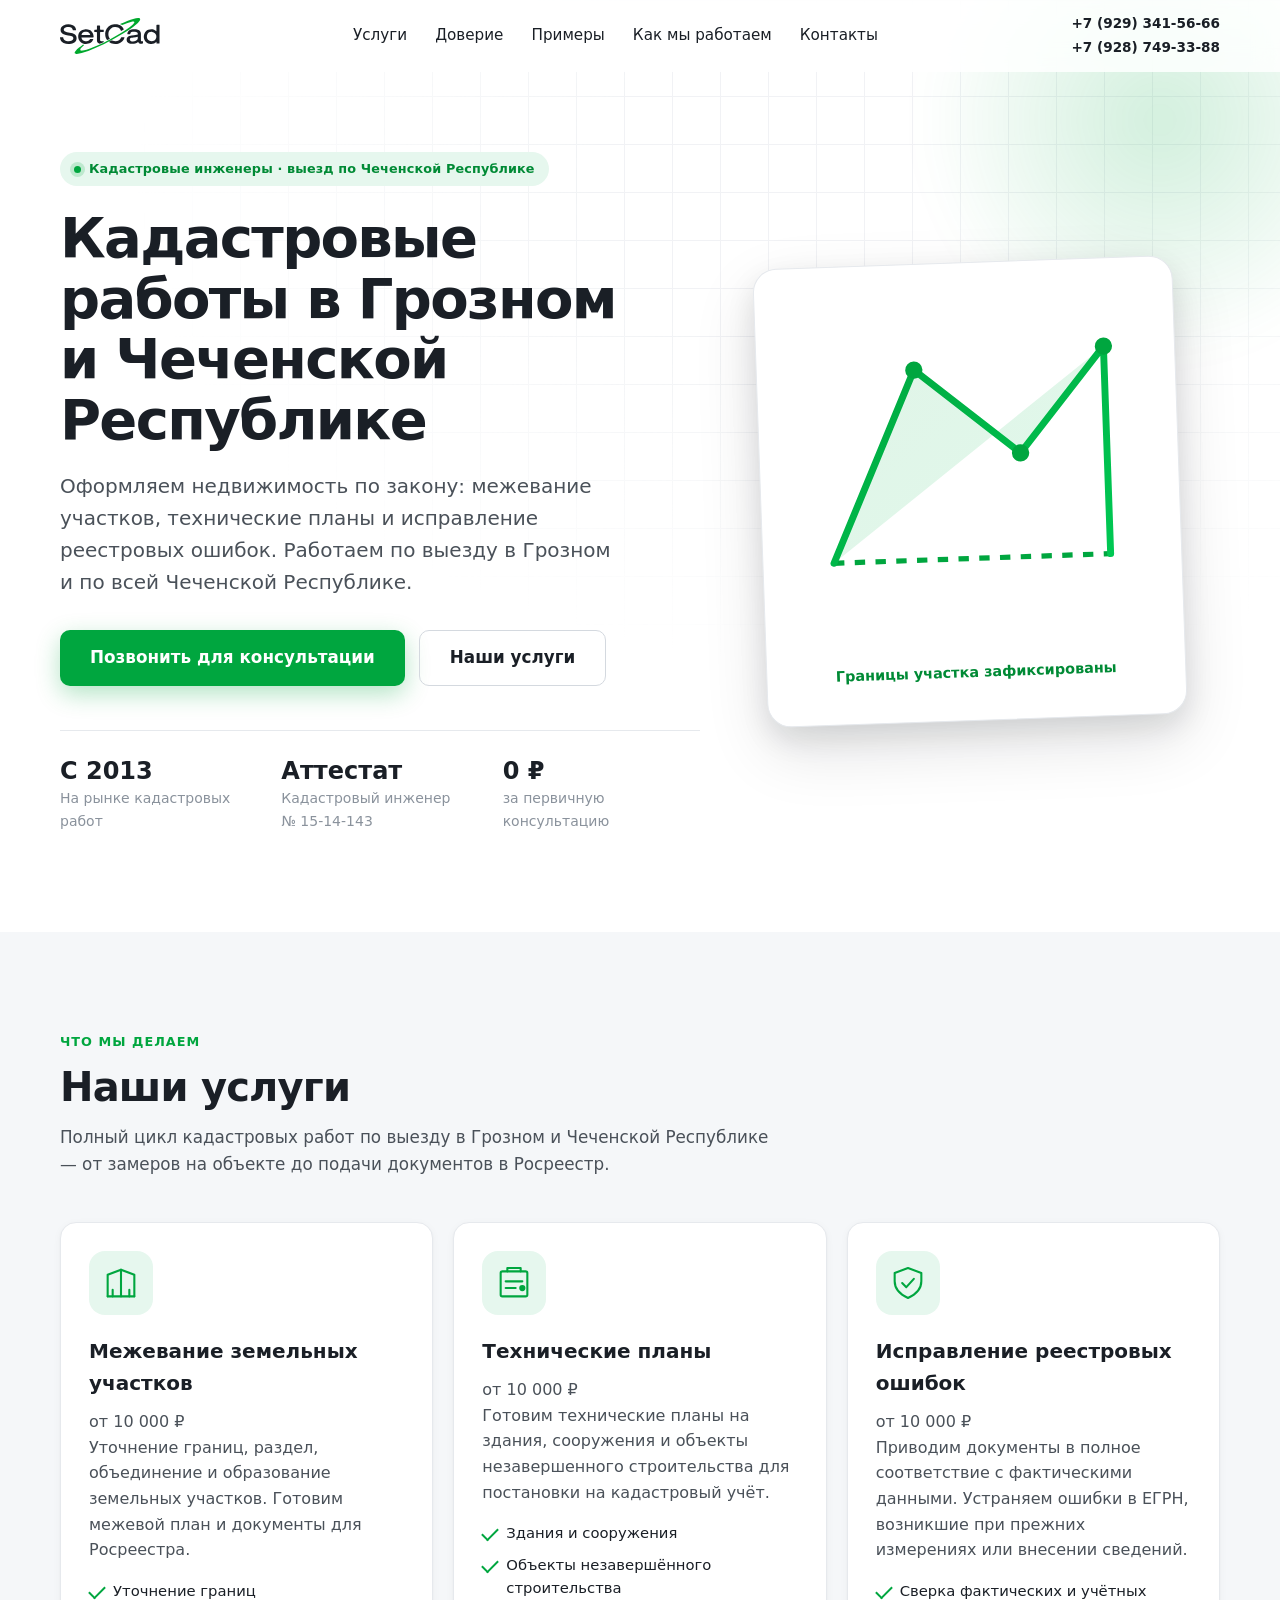
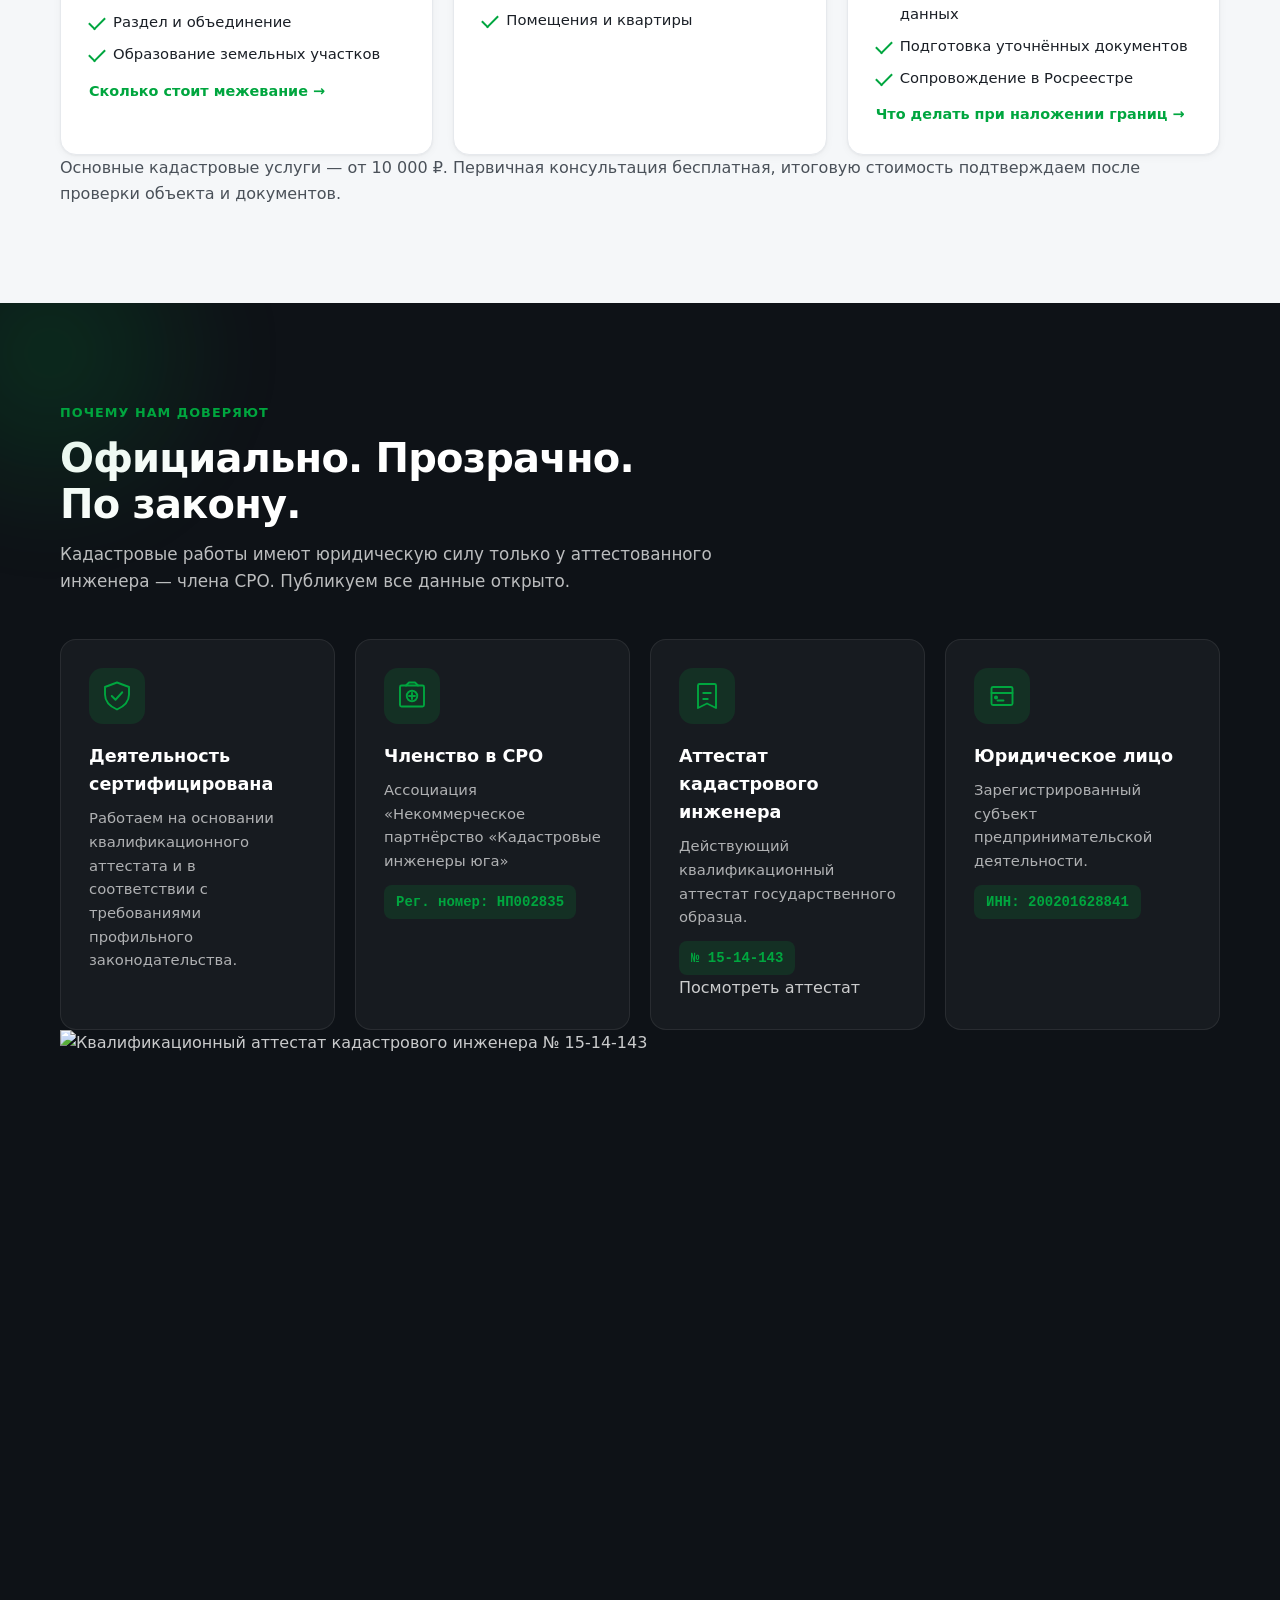
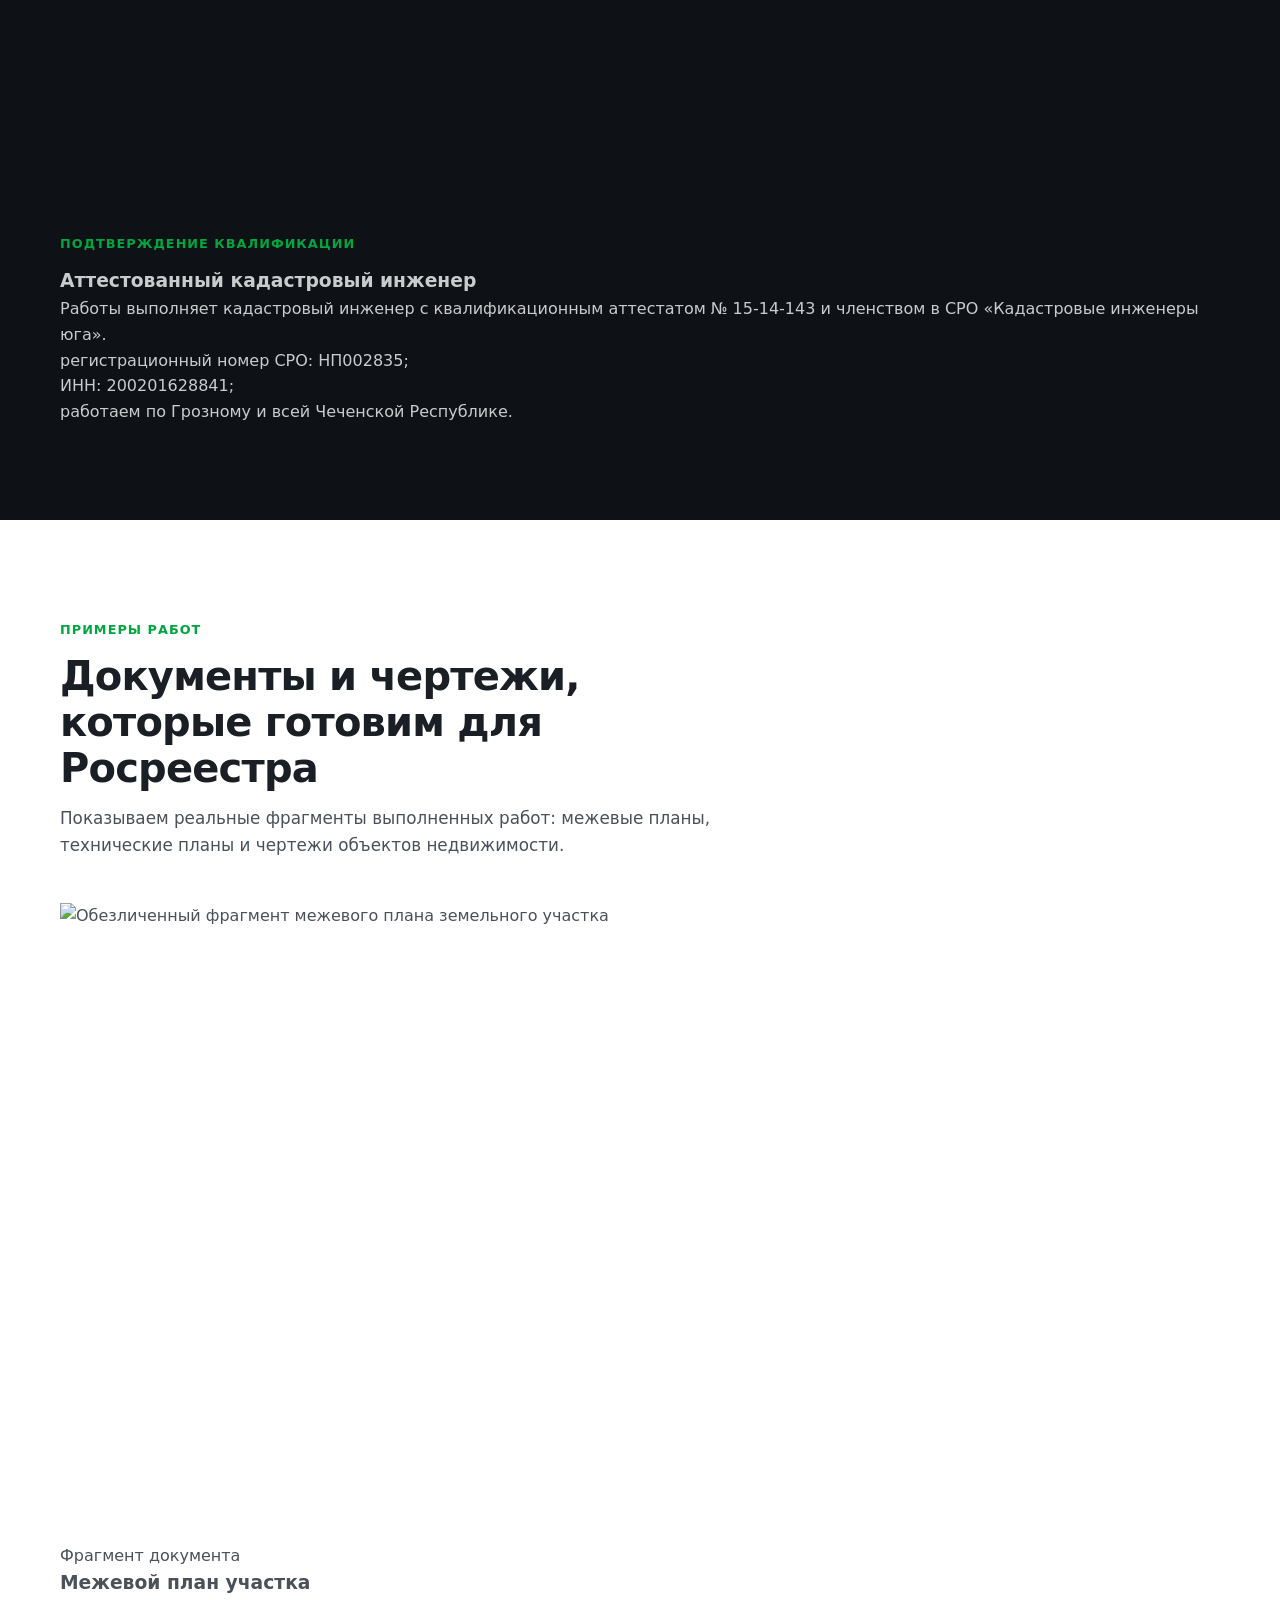
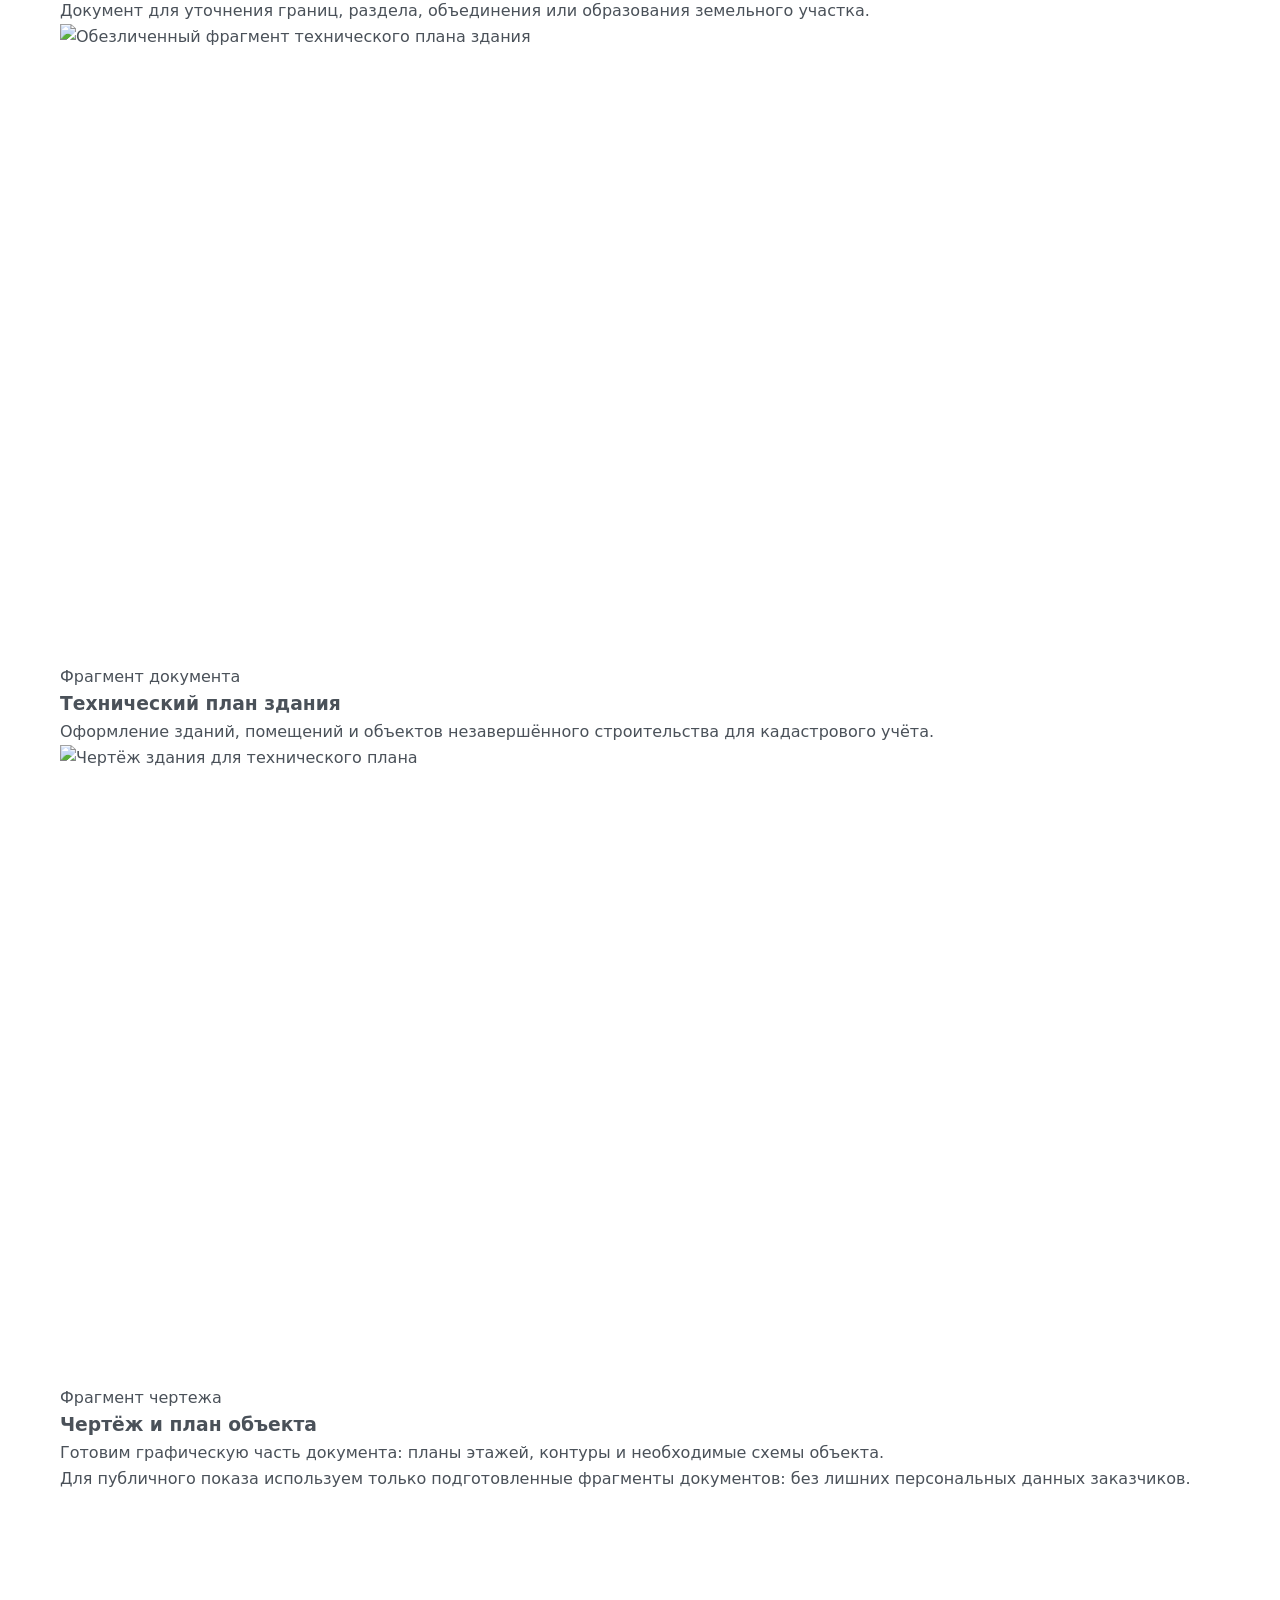
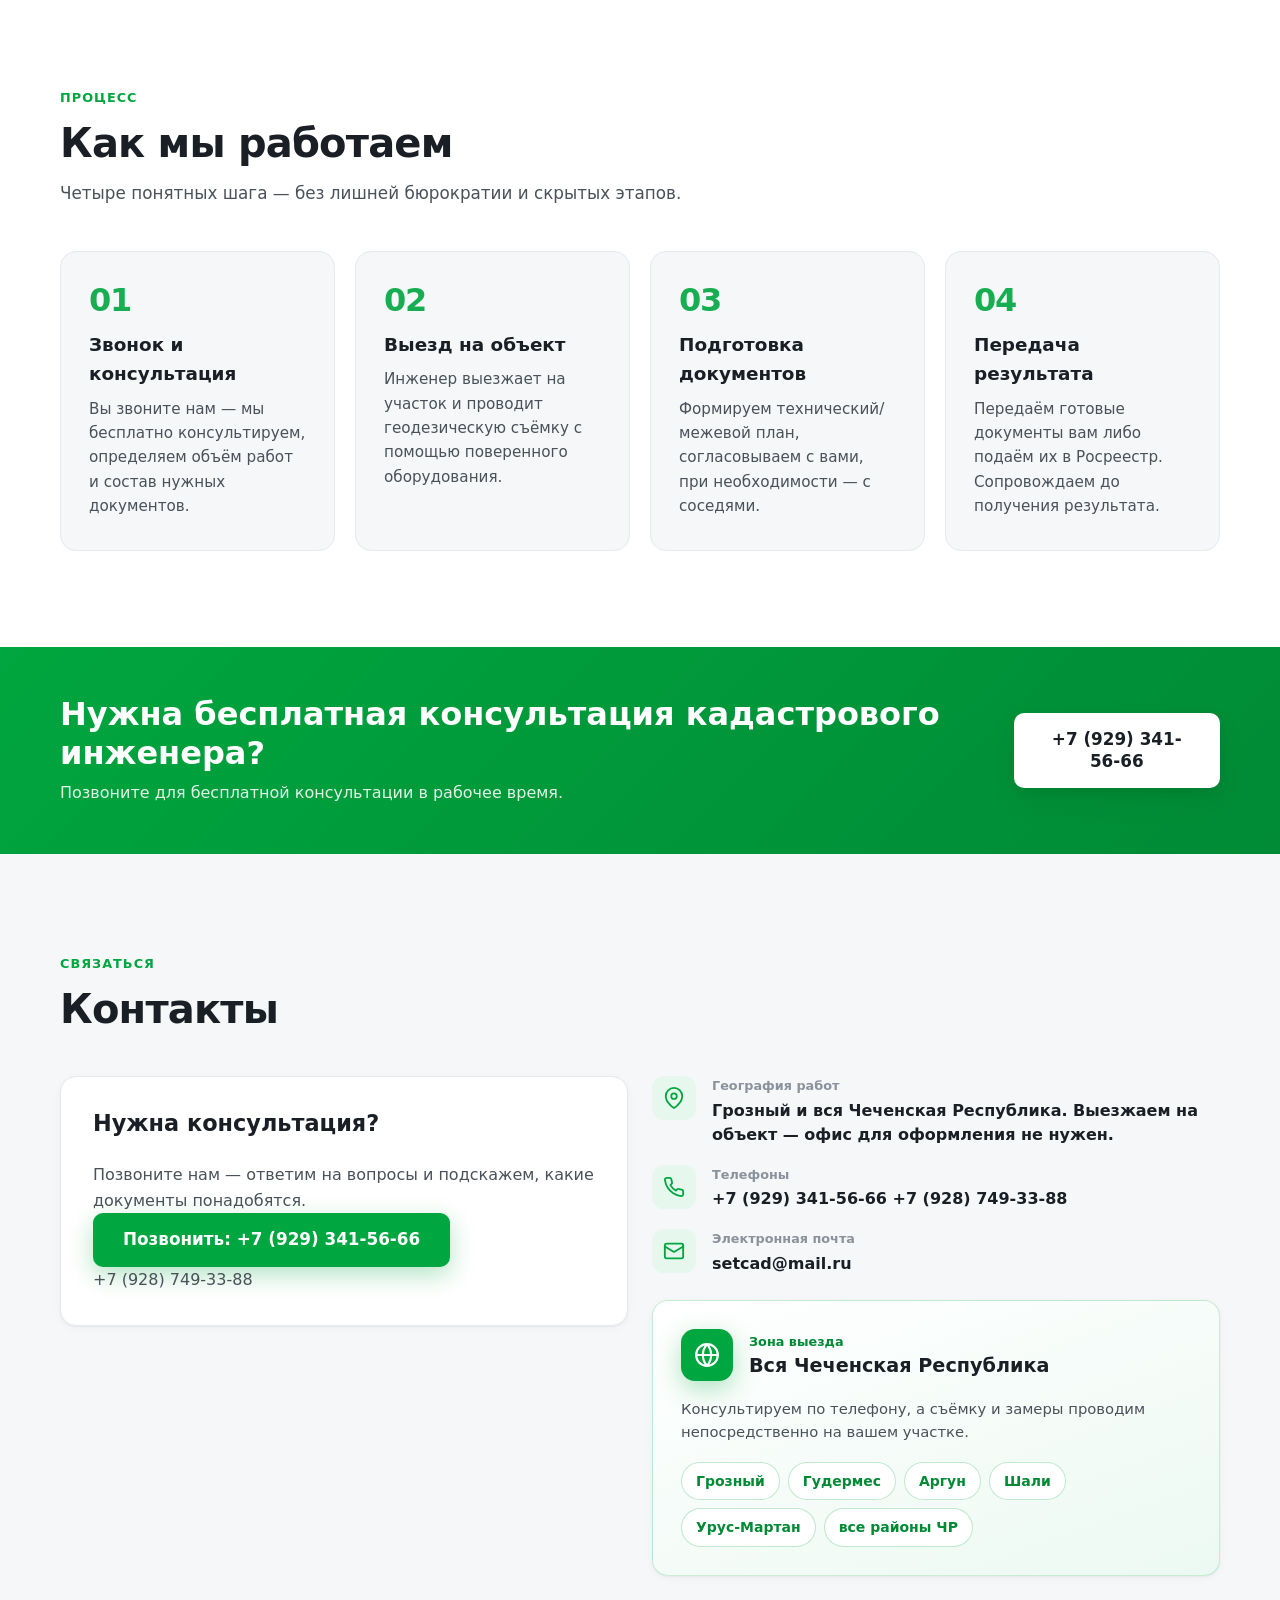
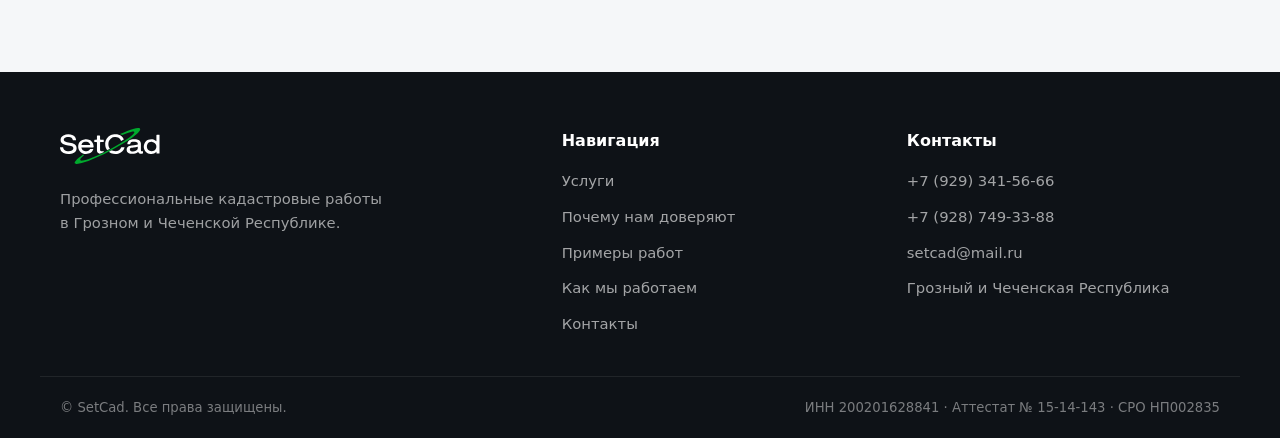
==== commit 8954fe88: "Remove callback forms and add crawlable article index" ====
--- a/index.html
+++ b/index.html
@@ -1,697 +1,638 @@
-<!DOCTYPE html>
-<html lang="ru">
-<head>
-    <meta name="google-site-verification" content="HfvGWTV3PidAbca_y2K1jz62IJVKgvn5Z9xsU5o7mjc" />
-    <meta charset="UTF-8">
-    <meta name="viewport" content="width=device-width, initial-scale=1.0">
-    <meta name="description" content="Кадастровые работы по выезду в Грозном и Чеченской Республике: межевание, технические планы, исправление реестровых ошибок. Услуги от 10 000 ₽.">
-    <meta name="keywords" content="кадастровые работы Грозный, кадастровый инженер Грозный, межевание Чеченская Республика, технический план Грозный, реестровые ошибки, SetCad">
-    <meta name="theme-color" content="#00A63F">
-    <meta property="og:title" content="SetCad — кадастровые работы в Грозном и Чеченской Республике">
-    <meta property="og:description" content="Межевание, технические планы, исправление реестровых ошибок. Работаем по выезду по Чеченской Республике. Услуги от 10 000 ₽.">
-    <meta property="og:type" content="website">
-    <meta property="og:url" content="https://setcad.ru/">
-    <meta property="og:image" content="https://setcad.ru/og-image.jpg">
-    <meta property="og:image:width" content="1200">
-    <meta property="og:image:height" content="630">
-    <meta property="og:locale" content="ru_RU">
-    <link rel="canonical" href="https://setcad.ru/">
-    <meta name="robots" content="index, follow">
-    <title>Кадастровые работы в Грозном и Чеченской Республике | SetCad</title>
-    <link rel="icon" href="/favicon.ico" sizes="any">
-    <link rel="icon" type="image/svg+xml" href="/favicon.svg">
-    <link rel="icon" type="image/png" sizes="192x192" href="/favicon-192.png">
-    <link rel="apple-touch-icon" href="/apple-touch-icon.png">
-    <link rel="preconnect" href="https://fonts.googleapis.com">
-    <link rel="preconnect" href="https://fonts.gstatic.com" crossorigin>
-    <link href="https://fonts.googleapis.com/css2?family=Montserrat:wght@400;500;600;700;800;900&display=swap" rel="stylesheet">
-    <link rel="stylesheet" href="styles.v2.css?v=20260704-price">
-
-    <!-- Yandex.Metrika counter -->
-    <script>
-        window.SETCAD_METRIKA_ID = 110204399;
-        (function(m,e,t,r,i,k,a){
-            m[i]=m[i]||function(){(m[i].a=m[i].a||[]).push(arguments)};
-            m[i].l=1*new Date();
-            for (var j = 0; j < document.scripts.length; j++) { if (document.scripts[j].src === r) { return; } }
-            k=e.createElement(t),a=e.getElementsByTagName(t)[0],k.async=1,k.src=r,a.parentNode.insertBefore(k,a)
-        })(window, document, 'script', 'https://mc.yandex.ru/metrika/tag.js', 'ym');
-        ym(110204399, 'init', {
-            clickmap:true,
-            trackLinks:true,
-            accurateTrackBounce:true,
-            webvisor:true
-        });
-    </script>
-    <!-- /Yandex.Metrika counter -->
-
-    <script type="application/ld+json">
-    {
-        "@context": "https://schema.org",
-        "@type": "Organization",
-        "@id": "https://setcad.ru/#organization",
-        "name": "SetCad",
-        "legalName": "SetCad",
-        "url": "https://setcad.ru/",
-        "logo": "https://setcad.ru/favicon.svg",
-        "foundingDate": "2013",
-        "taxID": "200201628841",
-        "vatID": "200201628841",
-        "areaServed": {
-            "@type": "AdministrativeArea",
-            "name": "Грозный / Чеченская Республика"
-        },
-        "contactPoint": [
-            {
-                "@type": "ContactPoint",
-                "telephone": "+7-929-341-56-66",
-                "contactType": "customer service",
-                "areaServed": "Грозный / Чеченская Республика",
-                "availableLanguage": "Russian"
-            }
-        ],
-        "email": "setcad@mail.ru"
-    }
-    </script>
-
-    <script type="application/ld+json">
-    {
-        "@context": "https://schema.org",
-        "@type": "ProfessionalService",
-        "@id": "https://setcad.ru/#business",
-        "name": "SetCad — кадастровые работы",
-        "alternateName": "СетКад",
-        "description": "Кадастровые работы по выезду в Грозном и по всей Чеченской Республике: межевание земельных участков, технические планы, исправление реестровых ошибок. Основные услуги от 10 000 ₽.",
-        "url": "https://setcad.ru/",
-        "telephone": ["+7-929-341-56-66", "+7-928-749-33-88"],
-        "email": "setcad@mail.ru",
-        "image": "https://setcad.ru/favicon.svg",
-        "areaServed": {
-            "@type": "AdministrativeArea",
-            "name": "Грозный / Чеченская Республика"
-        },
-        "parentOrganization": { "@id": "https://setcad.ru/#organization" },
-        "employee": {
-            "@type": "Person",
-            "jobTitle": "Кадастровый инженер",
-            "hasCredential": {
-                "@type": "EducationalOccupationalCredential",
-                "credentialCategory": "Аттестат кадастрового инженера",
-                "identifier": "15-14-143"
-            },
-            "memberOf": {
-                "@type": "Organization",
-                "name": "СРО НП002835"
-            }
-        },
-        "hasOfferCatalog": {
-            "@type": "OfferCatalog",
-            "name": "Кадастровые услуги",
-            "itemListElement": [
-                {
-                    "@type": "Offer",
-                    "price": "10000",
-                    "priceCurrency": "RUB",
-                    "itemOffered": {
-                        "@type": "Service",
-                        "name": "Межевание земельных участков",
-                        "description": "Уточнение границ, раздел, объединение и образование земельных участков. Работа по выезду по Чеченской Республике.",
-                        "areaServed": {
-                            "@type": "AdministrativeArea",
-                            "name": "Грозный / Чеченская Республика"
-                        }
-                    }
-                },
-                {
-                    "@type": "Offer",
-                    "price": "10000",
-                    "priceCurrency": "RUB",
-                    "itemOffered": {
-                        "@type": "Service",
-                        "name": "Технические планы",
-                        "description": "Подготовка технических планов на здания, сооружения и объекты незавершённого строительства. Работа по выезду по Чеченской Республике.",
-                        "areaServed": {
-                            "@type": "AdministrativeArea",
-                            "name": "Грозный / Чеченская Республика"
-                        }
-                    }
-                },
-                {
-                    "@type": "Offer",
-                    "price": "10000",
-                    "priceCurrency": "RUB",
-                    "itemOffered": {
-                        "@type": "Service",
-                        "name": "Исправление реестровых ошибок",
-                        "description": "Приведение документов в соответствие с фактическими данными, устранение ошибок в ЕГРН. Работа по выезду по Чеченской Республике.",
-                        "areaServed": {
-                            "@type": "AdministrativeArea",
-                            "name": "Грозный / Чеченская Республика"
-                        }
-                    }
-                }
-            ]
-        }
-    }
-    </script>
-
-    <script type="application/ld+json">
-    {
-        "@context": "https://schema.org",
-        "@type": "FAQPage",
-        "mainEntity": [
-            {
-                "@type": "Question",
-                "name": "Что входит в межевание земельного участка?",
-                "acceptedAnswer": {
-                    "@type": "Answer",
-                    "text": "Межевание включает уточнение или установление границ земельного участка, определение точных координат поворотных точек, подготовку межевого плана и его подачу в Росреестр. SetCad выполняет полный цикл — от выезда на объект до получения готовых документов."
-                }
-            },
-            {
-                "@type": "Question",
-                "name": "Что такое реестровая ошибка и как её исправить?",
-                "acceptedAnswer": {
-                    "@type": "Answer",
-                    "text": "Реестровая ошибка — это несоответствие сведений в ЕГРН фактическим данным об объекте, возникшее из-за неточностей при прежних измерениях или внесении информации. Исправляется через подготовку уточнённых документов кадастровым инженером и подачу заявления в Росреестр. SetCad сопровождает весь процесс."
-                }
-            },
-            {
-                "@type": "Question",
-                "name": "В каких районах работает SetCad?",
-                "acceptedAnswer": {
-                    "@type": "Answer",
-                    "text": "SetCad выполняет кадастровые работы по выезду в Грозном и по всей Чеченской Республике."
-                }
-            }
-        ]
-    }
-    </script>
-</head>
-<body>
-    <noscript><div><img src="https://mc.yandex.ru/watch/110204399" style="position:absolute; left:-9999px;" alt=""></div></noscript>
-
-    <header class="header" id="header">
-        <div class="container header__inner">
-            <a href="#hero" class="logo logo--full" aria-label="SetCad — на главную">
-                <svg class="logo__full" viewBox="0 0 946 342" xmlns="http://www.w3.org/2000/svg" role="img" aria-label="SetCad">
-                    <path d="M508.745 198.441C449.857 230.426 390.442 260.52 329.367 287.244C289.226 304.808 248.633 321.22 206.361 333.053C190.327 337.541 174.18 341.706 157.3 341.302C150.827 341.147 144.181 340.582 140.673 334.259C137.106 327.828 141.081 322.211 144.576 317.223C154.531 303.018 167.759 292.011 181.054 281.132C190.858 273.111 201.29 265.886 211.173 257.994C217.102 253.26 222.436 253.684 228.552 256.327C228.688 258.7 226.724 259.475 225.462 260.625C216.594 268.708 207.652 276.71 200.087 286.087C197.042 289.862 194.238 293.794 192.708 298.468C190.739 304.48 192.754 308.024 198.789 309.767C205.148 311.604 211.401 310.26 217.588 309.183C240.992 305.109 263.263 297.122 285.457 288.961C348.43 265.805 408.79 236.894 468.188 205.865C524.052 176.683 578.778 145.562 630.735 109.796C651.324 95.6237 671.479 80.8251 689.676 63.5647C694.036 59.4297 698.279 55.2002 701.903 50.3904C703.311 48.5219 704.555 46.5714 705.342 44.3337C707.7 37.6289 705.8 34.0464 698.811 32.8161C692.565 31.7164 686.575 33.7509 680.631 35.1514C654.086 41.4055 628.816 51.367 604.221 62.9067C595.615 66.9447 588.22 69.1732 580.297 62.212C578.282 60.4417 575.393 59.6669 572.984 58.4739C573.36 56.1594 575.087 55.9366 576.326 55.3691C617.545 36.4879 659.264 18.8892 703.156 7.05387C715.687 3.67512 728.365 0.815929 741.402 0.0681263C741.735 0.0490533 742.069 -0.0168356 742.399 0.00403936C749.021 0.422923 756.231 -0.135792 760.115 6.78596C763.965 13.6477 760.432 19.7987 756.78 25.3995C747.011 40.3801 733.743 52.1418 720.133 63.3968C682.165 94.7932 640.968 121.519 598.732 146.744C569.131 164.423 539.368 181.807 508.745 198.441Z" fill="#00A92D"/>
-                    <path d="M33.7177 236.8C13.5264 227.101 2.69941 211.232 0.232134 189.477C-0.456011 183.41 0.0909486 182.707 5.98083 182.669C12.6466 182.626 19.3133 182.693 25.9784 182.615C28.4737 182.585 30.1912 183.2 30.4235 186.054C31.9235 204.484 43.4717 213.907 60.1449 217.749C77.984 221.859 95.8988 222.011 112.969 214.125C123.114 209.439 128.232 198.813 126.092 188.61C124.568 181.342 119.63 177.158 113.249 174.38C101.686 169.346 89.2725 167.593 77.0061 165.354C62.4283 162.692 47.7954 160.281 34.056 154.383C12.7971 145.256 3.24372 129.184 6.12794 106.304C8.23402 89.5979 17.7819 77.3991 32.6279 70.4838C61.851 56.8714 91.9631 56.0401 121.677 68.786C140.135 76.7035 149.967 91.8495 152.509 111.753C153.016 115.726 151.983 117.643 147.534 117.469C140.545 117.196 133.534 117.259 126.541 117.464C123.488 117.554 121.921 116.638 121.453 113.523C119.32 99.3288 110.216 91.6072 96.9948 88.3913C82.5011 84.8657 67.9026 84.8518 53.6044 89.5502C44.3377 92.5952 37.5284 98.2069 36.0158 108.619C34.9024 116.283 37.2344 122.398 43.7438 126.762C50.5497 131.324 58.3973 132.976 66.1988 134.757C83.5615 138.72 101.342 140.668 118.503 145.61C125.586 147.65 132.314 150.462 138.558 154.416C164.429 170.8 161.318 208.236 145.44 224.817C134.634 236.102 121.049 241.401 106.128 243.78C81.5604 247.696 57.3474 246.965 33.7177 236.8Z" fill="currentColor"/>
-                    <path d="M943.877 64.1611C945.723 65.8575 945.49 67.7558 945.49 69.5639C945.499 125.21 945.451 180.856 945.565 236.501C945.575 241.14 943.988 242.684 939.441 242.424C933.628 242.092 927.77 242.081 921.956 242.392C917.427 242.634 916.014 240.755 916.316 236.534C916.551 233.253 916.363 229.942 916.363 225.049C896.926 246.206 873.472 248.567 848.525 243.856C831.801 240.698 818.461 231.638 808.476 217.768C788.924 190.61 793.129 148.733 816.654 125.407C838.37 103.874 890.512 98.1031 915.343 126.818C916.572 125.146 916.075 123.3 916.079 121.624C916.118 104.297 916.221 86.9685 916.007 69.6442C915.951 65.0948 917.337 63.3989 921.989 63.6512C929.131 64.0386 936.302 63.8849 943.877 64.1611ZM897.192 213.356C911.733 202.832 918.551 184.055 914.413 165.929C910.058 146.852 896.954 135.11 876.558 132.008C857.468 129.104 839.135 137.22 831.072 152.143C821.555 169.757 823.781 193.676 836.224 207.501C850.066 222.881 876.868 225.656 897.192 213.356Z" fill="currentColor"/>
-                    <path d="M722.29 132.028C710.518 129.479 699.067 129.478 687.672 131.479C677.236 133.312 669.922 139.015 667.927 149.914C667.326 153.199 665.667 153.993 662.827 153.911C656.17 153.718 649.514 153.509 642.856 153.42C639.932 153.381 639.308 152.202 639.658 149.347C642.162 128.901 654.965 115.203 677.934 110.047C698.368 105.46 718.921 105.689 739.167 111.574C758.625 117.231 768.5 130.307 768.629 150.473C768.753 169.794 768.658 189.116 768.675 208.438C768.685 219.734 772.06 222.638 783.019 220.169C787.22 219.222 788.942 219.989 788.678 224.527C788.418 229.01 788.586 233.519 788.587 238.016C788.587 240.207 788.01 241.903 785.555 242.492C776.941 244.559 768.347 246.294 759.421 244.301C750.42 242.292 744.774 236.867 742.718 228.339C740.929 227.717 740.282 228.658 739.564 229.267C722.837 243.436 702.983 246.439 681.978 245.588C672.206 245.193 662.783 243.448 653.982 239.118C638.946 231.721 631.787 218.789 633.19 201.036C634.449 185.114 643.738 175.27 658.185 169.854C672.251 164.581 687.135 164.051 701.875 162.783C710.652 162.028 719.518 161.859 728.079 159.543C732.872 158.247 738.088 157.066 739.027 150.862C739.952 144.749 736.764 138.713 731.02 135.417C728.408 133.918 725.636 132.789 722.29 132.028ZM674.59 220.469C690.239 225.105 705.673 224.011 720.276 217.128C737.24 209.133 741.687 196.79 738.27 178.509C725.234 182.885 711.605 183.307 698.138 184.851C690.72 185.701 683.209 186.058 676.072 188.528C669.349 190.855 664.349 194.815 663.676 202.528C662.956 210.782 666.352 216.674 674.59 220.469Z" fill="currentColor"/>
-                    <path d="M300.115 127.272C314.048 141.841 318.739 159.478 319.428 178.668C319.586 183.068 317.913 184.397 313.604 184.38C278.96 184.247 244.316 184.3 209.671 184.31C203.231 184.312 202.953 184.685 204.438 190.785C208.436 207.203 221.546 218.731 238.641 220.695C246.786 221.631 254.861 221.522 262.831 219.026C271.451 216.326 278.444 211.563 283.056 203.743C284.798 200.79 286.935 199.65 290.337 199.727C298.786 199.917 307.242 199.789 316.935 199.789C314.668 206.959 311.808 212.624 308.073 217.833C298.525 231.149 285.399 239.243 269.678 243.087C252.146 247.375 234.678 246.665 217.494 241.077C191.859 232.742 174.645 209.791 172.954 182.88C171.5 159.739 177.651 139.798 195.491 124.215C206.272 114.799 219.091 110.061 233.071 108.215C249.883 105.995 266.251 107.482 281.891 114.542C288.663 117.599 294.46 122.017 300.115 127.272ZM237.15 131.261C222.534 133.819 211.396 140.945 205.887 155.298C203.651 161.125 204.304 162.014 210.46 162.019C233.954 162.038 257.448 162.022 280.942 162.015C281.941 162.014 282.94 161.97 283.94 161.944C286.352 161.88 287.134 160.773 286.543 158.375C285.317 153.405 282.942 149.039 279.642 145.22C268.545 132.373 254.091 129.323 237.15 131.261Z" fill="currentColor"/>
-                    <path d="M503.168 62.6344C532.93 57.4866 560.686 60.2675 585.011 79.3323C593.524 86.0045 599.969 94.4191 604.648 104.217C606.272 107.62 606.313 109.834 602.453 111.818C596.39 114.933 590.572 118.542 584.76 122.119C581.966 123.838 580.35 123.596 579.175 120.316C570.071 94.8973 544.44 85.0017 520.43 86.656C507.358 87.5567 495.158 90.8208 484.533 98.7655C470.71 109.101 463.322 123.253 460.74 140.04C457.688 159.88 460.811 178.48 472.535 195.207C472.993 195.86 473.217 196.677 473.935 198.273C465.851 202.305 457.937 206.415 449.861 210.178C447.479 211.288 446.449 208.662 445.345 207.122C437.437 196.092 432.586 183.758 430.534 170.41C425.383 136.903 433.673 107.611 458.861 84.1323C471.217 72.6141 486.271 66.0642 503.168 62.6344Z" fill="currentColor"/>
-                    <path d="M391.3 220.314C397.543 221.09 403.33 220.793 409.134 219.932C411.062 219.647 413.938 218.692 414.42 221.885C414.817 224.506 415.812 227.7 412.316 229.351C402.679 233.905 393.26 239.046 383.316 242.793C373.289 246.572 356.935 236.393 353.112 224.925C351.683 220.638 351.054 216.216 351.064 211.664C351.116 187.835 350.964 164.006 351.18 140.18C351.224 135.328 349.677 133.623 344.908 133.948C340.097 134.276 335.245 133.95 330.417 134.093C326.763 134.201 325.288 132.564 325.398 128.994C325.531 124.665 325.608 120.324 325.443 115.999C325.282 111.802 327.193 110.474 331.185 110.679C336.004 110.926 340.857 110.521 345.675 110.786C349.741 111.009 351.291 109.666 351.167 105.428C350.898 96.2715 351.257 87.0965 351.003 77.9388C350.88 73.5314 352.055 71.503 356.864 71.7754C362.842 72.1139 368.865 72.0148 374.852 71.7456C379.128 71.5534 380.839 72.9828 380.717 77.4418C380.467 86.5994 380.889 95.777 380.572 104.93C380.407 109.693 382.224 110.972 386.685 110.817C394.674 110.538 402.682 110.865 410.676 110.688C414.334 110.607 415.818 111.935 415.662 115.617C415.472 120.108 415.454 124.62 415.657 129.11C415.828 132.898 414.094 134.072 410.574 134.021C402.411 133.903 394.243 134.098 386.082 133.937C382.041 133.858 380.559 135.35 380.588 139.496C380.746 161.99 380.624 184.486 380.703 206.98C380.73 214.865 383.325 218.053 391.3 220.314Z" fill="currentColor"/>
-                    <path d="M484.783 238.773C477.147 235.764 470.338 232.13 463.446 226.358C468.978 223.411 473.909 221.149 478.458 218.281C485.949 213.557 492.529 212.619 501.766 216C521.692 223.292 542.063 222.339 560.756 210.682C570.042 204.892 576.74 196.621 580.746 186.43C582.14 182.884 584.054 181.579 587.794 181.749C594.44 182.051 601.106 181.875 607.762 182.009C613.278 182.12 613.934 182.981 612.333 188.31C604.161 215.526 586.02 233.008 559.138 241.135C534.364 248.624 509.57 247.589 484.783 238.773Z" fill="currentColor"/>
-                </svg>
-            </a>
-
-            <nav class="nav" id="nav" aria-label="Основная навигация">
-                <a href="#services" class="nav__link">Услуги</a>
-                <a href="#trust" class="nav__link">Доверие</a>
-                <a href="#works" class="nav__link">Примеры</a>
-                <a href="#process" class="nav__link">Как мы работаем</a>
-                <a href="#contacts" class="nav__link">Контакты</a>
-            </nav>
-
-            <div class="header__actions">
-                <div class="header__phones">
-                    <a href="tel:+79293415666">+7 (929) 341-56-66</a>
-                    <a href="tel:+79287493388">+7 (928) 749-33-88</a>
-                </div>
-                <button class="btn btn--accent" data-modal-open>Заказать звонок</button>
-                <button class="burger" id="burger" aria-label="Открыть меню" aria-expanded="false" aria-controls="nav">
-                    <span></span><span></span><span></span>
-                </button>
-            </div>
-        </div>
-    </header>
-
-    <section class="hero" id="hero">
-        <div class="hero__bg" aria-hidden="true">
-            <div class="hero__grid"></div>
-            <div class="hero__glow"></div>
-        </div>
-        <div class="container hero__inner">
-            <div class="hero__content">
-                <span class="hero__badge">Кадастровые инженеры · выезд по Чеченской Республике</span>
-                <h1 class="hero__title">Кадастровые работы в&nbsp;Грозном и&nbsp;Чеченской Республике</h1>
-                <p class="hero__subtitle">Оформляем недвижимость по закону: межевание участков, технические планы и исправление реестровых ошибок. Работаем по выезду в Грозном и по всей Чеченской Республике.</p>
-                <div class="hero__actions">
-                    <a href="#contacts" class="btn btn--accent btn--lg">Получить бесплатную консультацию</a>
-                    <a href="#services" class="btn btn--ghost btn--lg">Наши услуги</a>
-                </div>
-                <ul class="hero__stats">
-                    <li><strong>С 2013</strong><span>На рынке кадастровых работ</span></li>
-                    <li><strong>Аттестат</strong><span>Кадастровый инженер №&nbsp;15-14-143</span></li>
-                    <li><strong>0 ₽</strong><span>за первичную консультацию</span></li>
-                </ul>
-            </div>
-            <div class="hero__visual" aria-hidden="true">
-                <div class="hero__card">
-                    <svg class="hero__chart" viewBox="0 0 200 200" width="200" height="200" xmlns="http://www.w3.org/2000/svg">
-                        <defs>
-                            <linearGradient id="g1" x1="0" y1="0" x2="1" y2="1">
-                                <stop offset="0" stop-color="#00A63F"/>
-                                <stop offset="1" stop-color="#00C853"/>
-                            </linearGradient>
-                            <clipPath id="chartReveal">
-                                <rect class="hero__chart-clip-rect" x="0" y="0" width="200" height="200"/>
-                            </clipPath>
-                        </defs>
-                        <polygon class="hero__chart-fill" points="20,150 70,40 130,90 180,30" fill="url(#g1)" opacity="0.12"/>
-                        <line class="hero__chart-base" x1="20" y1="150" x2="180" y2="150" stroke="#00A63F" stroke-width="3" stroke-dasharray="6 6"/>
-                        <polyline class="hero__chart-line" points="20,150 70,40 130,90 180,30 180,150" fill="none" stroke="url(#g1)" stroke-width="4" stroke-linejoin="round" stroke-linecap="round" clip-path="url(#chartReveal)"/>
-                        <circle class="hero__chart-dot" style="--d:.55s" cx="70" cy="40" r="5" fill="#00A63F"/>
-                        <circle class="hero__chart-dot" style="--d:.7s" cx="130" cy="90" r="5" fill="#00A63F"/>
-                        <circle class="hero__chart-dot" style="--d:.85s" cx="180" cy="30" r="5" fill="#00A63F"/>
-                    </svg>
-                    <div class="hero__card-label">Границы участка зафиксированы</div>
-                </div>
-            </div>
-        </div>
-    </section>
-
-    <section class="section services" id="services">
-        <div class="container">
-            <div class="section__head">
-                <span class="section__eyebrow">Что мы делаем</span>
-                <h2 class="section__title">Наши услуги</h2>
-                <p class="section__lead">Полный цикл кадастровых работ по выезду в Грозном и Чеченской Республике — от замеров на объекте до подачи документов в Росреестр.</p>
-            </div>
-
-            <div class="services__grid">
-                <article class="card service">
-                    <div class="service__icon">
-                        <svg viewBox="0 0 48 48" width="40" height="40" fill="none" stroke="currentColor" stroke-width="2.5" stroke-linecap="round" stroke-linejoin="round">
-                            <path d="M8 40V14l16-6 16 6v26"/>
-                            <path d="M8 40h32"/>
-                            <path d="M24 8v32"/>
-                            <path d="M14 40v-8M34 40v-8"/>
-                        </svg>
-                    </div>
-                    <h3 class="service__title">Межевание земельных участков</h3>
-                    <p class="service__price">от 10 000 ₽</p>
-                    <p class="service__text">Уточнение границ, раздел, объединение и образование земельных участков. Готовим межевой план и документы для Росреестра.</p>
-                    <ul class="service__list">
-                        <li>Уточнение границ</li>
-                        <li>Раздел и объединение</li>
-                        <li>Образование земельных участков</li>
-                    </ul>
-                    <a href="articles/skolko-stoit-mezhevanie-v-groznom/" class="service__link">Сколько стоит межевание →</a>
-                </article>
-
-                <article class="card service">
-                    <div class="service__icon">
-                        <svg viewBox="0 0 48 48" width="40" height="40" fill="none" stroke="currentColor" stroke-width="2.5" stroke-linecap="round" stroke-linejoin="round">
-                            <rect x="8" y="10" width="32" height="30" rx="2"/>
-                            <path d="M16 10V6h16v4"/>
-                            <path d="M14 22h20M14 30h12"/>
-                            <circle cx="34" cy="30" r="2.5" fill="currentColor"/>
-                        </svg>
-                    </div>
-                    <h3 class="service__title">Технические планы</h3>
-                    <p class="service__price">от 10 000 ₽</p>
-                    <p class="service__text">Готовим технические планы на здания, сооружения и объекты незавершенного строительства для постановки на кадастровый учёт.</p>
-                    <ul class="service__list">
-                        <li>Здания и сооружения</li>
-                        <li>Объекты незавершённого строительства</li>
-                        <li>Помещения и квартиры</li>
-                    </ul>
-                </article>
-
-                <article class="card service">
-                    <div class="service__icon">
-                        <svg viewBox="0 0 48 48" width="40" height="40" fill="none" stroke="currentColor" stroke-width="2.5" stroke-linecap="round" stroke-linejoin="round">
-                            <path d="M24 6l16 6v10c0 10-7 16-16 20-9-4-16-10-16-20V12l16-6z"/>
-                            <path d="M17 24l5 5 9-10"/>
-                        </svg>
-                    </div>
-                    <h3 class="service__title">Исправление реестровых ошибок</h3>
-                    <p class="service__price">от 10 000 ₽</p>
-                    <p class="service__text">Приводим документы в полное соответствие с фактическими данными. Устраняем ошибки в ЕГРН, возникшие при прежних измерениях или внесении сведений.</p>
-                    <ul class="service__list">
-                        <li>Сверка фактических и учётных данных</li>
-                        <li>Подготовка уточнённых документов</li>
-                        <li>Сопровождение в Росреестре</li>
-                    </ul>
-                    <a href="articles/granitsy-uchastka-nalezayut-na-sosedniy/" class="service__link">Что делать при наложении границ →</a>
-                </article>
-            </div>
-
-            <p class="services__note">Основные кадастровые услуги — от 10 000 ₽. Первичная консультация бесплатная, итоговую стоимость подтверждаем после проверки объекта и документов.</p>
-        </div>
-    </section>
-
-    <section class="section trust" id="trust">
-        <div class="container">
-            <div class="section__head section__head--light">
-                <span class="section__eyebrow">Почему нам доверяют</span>
-                <h2 class="section__title">Официально. Прозрачно. По&nbsp;закону.</h2>
-                <p class="section__lead">Кадастровые работы имеют юридическую силу только у аттестованного инженера — члена СРО. Публикуем все данные открыто.</p>
-            </div>
-
-            <div class="trust__grid">
-                <div class="trust__item">
-                    <div class="trust__icon">
-                        <svg viewBox="0 0 48 48" width="36" height="36" fill="none" stroke="currentColor" stroke-width="2.5" stroke-linecap="round" stroke-linejoin="round">
-                            <path d="M24 6l16 6v10c0 10-7 16-16 20-9-4-16-10-16-20V12l16-6z"/>
-                            <path d="M17 24l5 5 9-10"/>
-                        </svg>
-                    </div>
-                    <h3>Деятельность сертифицирована</h3>
-                    <p>Работаем на основании квалификационного аттестата и в соответствии с требованиями профильного законодательства.</p>
-                </div>
-
-                <div class="trust__item">
-                    <div class="trust__icon">
-                        <svg viewBox="0 0 48 48" width="36" height="36" fill="none" stroke="currentColor" stroke-width="2.5" stroke-linecap="round" stroke-linejoin="round">
-                            <rect x="8" y="10" width="32" height="28" rx="2"/>
-                            <circle cx="24" cy="24" r="7"/>
-                            <path d="M24 20v8M20 24h8"/>
-                            <path d="M16 10l4-4h8l4 4"/>
-                        </svg>
-                    </div>
-                    <h3>Членство в СРО</h3>
-                    <p>Ассоциация «Некоммерческое партнёрство «Кадастровые инженеры юга»</p>
-                    <span class="trust__code">Рег. номер: НП002835</span>
-                </div>
-
-                <div class="trust__item">
-                    <div class="trust__icon">
-                        <svg viewBox="0 0 48 48" width="36" height="36" fill="none" stroke="currentColor" stroke-width="2.5" stroke-linecap="round" stroke-linejoin="round">
-                            <path d="M14 8h20a2 2 0 012 2v30l-12-6-12 6V10a2 2 0 012-2z"/>
-                            <path d="M19 20h10M19 28h6"/>
-                        </svg>
-                    </div>
-                    <h3>Аттестат кадастрового инженера</h3>
-                    <p>Действующий квалификационный аттестат государственного образца.</p>
-                    <span class="trust__code">№ 15-14-143</span>
-                    <a class="trust__link" href="assets/docs/attestat-kadastrovogo-inzhenera.webp" target="_blank" rel="noopener">Посмотреть аттестат</a>
-                </div>
-
-                <div class="trust__item">
-                    <div class="trust__icon">
-                        <svg viewBox="0 0 48 48" width="36" height="36" fill="none" stroke="currentColor" stroke-width="2.5" stroke-linecap="round" stroke-linejoin="round">
-                            <rect x="10" y="12" width="28" height="24" rx="2"/>
-                            <path d="M10 20h28M18 30h8"/>
-                            <circle cx="16" cy="26" r="1.5" fill="currentColor"/>
-                        </svg>
-                    </div>
-                    <h3>Юридическое лицо</h3>
-                    <p>Зарегистрированный субъект предпринимательской деятельности.</p>
-                    <span class="trust__code">ИНН: 200201628841</span>
-                </div>
-            </div>
-
-            <div class="trust-proof">
-                <a class="trust-proof__image" href="assets/docs/attestat-kadastrovogo-inzhenera.webp" target="_blank" rel="noopener" aria-label="Открыть аттестат кадастрового инженера">
-                    <img src="assets/docs/attestat-kadastrovogo-inzhenera.webp" width="1080" height="800" loading="lazy" alt="Квалификационный аттестат кадастрового инженера № 15-14-143">
-                </a>
-                <div class="trust-proof__content">
-                    <span class="section__eyebrow">Подтверждение квалификации</span>
-                    <h3>Аттестованный кадастровый инженер</h3>
-                    <p>Работы выполняет кадастровый инженер с квалификационным аттестатом №&nbsp;15-14-143 и членством в СРО «Кадастровые инженеры юга».</p>
-                    <ul>
-                        <li>регистрационный номер СРО: НП002835;</li>
-                        <li>ИНН: 200201628841;</li>
-                        <li>работаем по Грозному и всей Чеченской Республике.</li>
-                    </ul>
-                </div>
-            </div>
-        </div>
-    </section>
-
-    <section class="section works" id="works">
-        <div class="container">
-            <div class="section__head">
-                <span class="section__eyebrow">Примеры работ</span>
-                <h2 class="section__title">Документы и чертежи, которые готовим для Росреестра</h2>
-                <p class="section__lead">Показываем реальные фрагменты выполненных работ: межевые планы, технические планы и чертежи объектов недвижимости.</p>
-            </div>
-
-            <div class="works__grid">
-                <article class="work-card">
-                    <div class="work-card__image">
-                        <img src="assets/work/mezhevoy-plan.webp" width="900" height="640" loading="lazy" alt="Обезличенный фрагмент межевого плана земельного участка">
-                        <span class="work-card__badge">Фрагмент документа</span>
-                    </div>
-                    <div class="work-card__body">
-                        <h3>Межевой план участка</h3>
-                        <p>Документ для уточнения границ, раздела, объединения или образования земельного участка.</p>
-                    </div>
-                </article>
-
-                <article class="work-card">
-                    <div class="work-card__image">
-                        <img src="assets/work/tehnicheskiy-plan.webp" width="900" height="640" loading="lazy" alt="Обезличенный фрагмент технического плана здания">
-                        <span class="work-card__badge">Фрагмент документа</span>
-                    </div>
-                    <div class="work-card__body">
-                        <h3>Технический план здания</h3>
-                        <p>Оформление зданий, помещений и объектов незавершённого строительства для кадастрового учёта.</p>
-                    </div>
-                </article>
-
-                <article class="work-card">
-                    <div class="work-card__image work-card__image--clear">
-                        <img src="assets/work/chertezh-plan.webp" width="900" height="640" loading="lazy" alt="Чертёж здания для технического плана">
-                        <span class="work-card__badge">Фрагмент чертежа</span>
-                    </div>
-                    <div class="work-card__body">
-                        <h3>Чертёж и план объекта</h3>
-                        <p>Готовим графическую часть документа: планы этажей, контуры и необходимые схемы объекта.</p>
-                    </div>
-                </article>
-            </div>
-
-            <p class="works__note">Для публичного показа используем только подготовленные фрагменты документов: без лишних персональных данных заказчиков.</p>
-        </div>
-    </section>
-
-    <section class="section process" id="process">
-        <div class="container">
-            <div class="section__head">
-                <span class="section__eyebrow">Процесс</span>
-                <h2 class="section__title">Как мы работаем</h2>
-                <p class="section__lead">Четыре понятных шага — без лишней бюрократии и скрытых этапов.</p>
-            </div>
-
-            <ol class="steps">
-                <li class="step">
-                    <div class="step__num">01</div>
-                    <h3 class="step__title">Заявка и консультация</h3>
-                    <p class="step__text">Оставляете заявку — мы бесплатно консультируем, определяем объём работ и состав нужных документов.</p>
-                </li>
-                <li class="step">
-                    <div class="step__num">02</div>
-                    <h3 class="step__title">Выезд на объект</h3>
-                    <p class="step__text">Инженер выезжает на участок и проводит геодезическую съёмку с помощью поверенного оборудования.</p>
-                </li>
-                <li class="step">
-                    <div class="step__num">03</div>
-                    <h3 class="step__title">Подготовка документов</h3>
-                    <p class="step__text">Формируем технический/межевой план, согласовываем с вами, при необходимости — с соседями.</p>
-                </li>
-                <li class="step">
-                    <div class="step__num">04</div>
-                    <h3 class="step__title">Передача результата</h3>
-                    <p class="step__text">Передаём готовые документы вам либо подаём их в Росреестр. Сопровождаем до получения результата.</p>
-                </li>
-            </ol>
-        </div>
-    </section>
-
-    <section class="cta-bar">
-        <div class="container cta-bar__inner">
-            <div class="cta-bar__text">
-                <h2>Нужна бесплатная консультация кадастрового инженера?</h2>
-                <p>Позвоните или оставьте номер — перезвоним в течение 15 минут в рабочее время.</p>
-            </div>
-            <div class="cta-bar__actions">
-                <a href="tel:+79293415666" class="btn btn--white btn--lg">+7 (929) 341-56-66</a>
-                <button class="btn btn--accent-outline btn--lg" data-modal-open>Заказать звонок</button>
-            </div>
-        </div>
-    </section>
-
-    <section class="section contacts" id="contacts">
-        <div class="container">
-            <div class="section__head">
-                <span class="section__eyebrow">Связаться</span>
-                <h2 class="section__title">Контакты</h2>
-            </div>
-
-            <div class="contacts__grid">
-                <div class="contacts__form-wrap card">
-                    <h3 class="contacts__form-title">Остались вопросы?<br>Оставьте номер, и мы перезвоним.</h3>
-                    <form class="form" id="callbackForm" novalidate>
-                        <input type="hidden" name="access_key" value="32a39c02-2464-44e9-9254-151f80d49cc8">
-                        
-                        <div class="form__field">
-                            <label for="name">Имя</label>
-                            <input type="text" id="name" name="name" placeholder="Как к вам обращаться" autocomplete="name" required>
-                            <span class="form__error" data-error-for="name"></span>
-                        </div>
-                        <div class="form__field">
-                            <label for="phone">Телефон</label>
-                            <input type="tel" id="phone" name="phone" placeholder="+7 (___) ___-__-__" autocomplete="tel" required>
-                            <span class="form__error" data-error-for="phone"></span>
-                        </div>
-                        <div class="form__field form__field--consent">
-                            <label class="checkbox">
-                                <input type="checkbox" id="consent" name="consent" required>
-                                <span class="checkbox__box" aria-hidden="true"></span>
-                                <span class="checkbox__text">Я согласен(на) на обработку персональных данных</span>
-                            </label>
-                            <span class="form__error" data-error-for="consent"></span>
-                        </div>
-                        <button type="submit" class="btn btn--accent btn--lg btn--block">Отправить</button>
-                        <p class="form__success" id="formSuccess" hidden>Спасибо! Заявка принята. Мы перезвоним вам в ближайшее время.</p>
-                    </form>
-                </div>
-
-                <div class="contacts__info">
-                    <div class="contacts__list">
-                        <div class="contact-row">
-                            <div class="contact-row__icon">
-                                <svg viewBox="0 0 24 24" width="22" height="22" fill="none" stroke="currentColor" stroke-width="2" stroke-linecap="round" stroke-linejoin="round"><path d="M21 10c0 7-9 13-9 13s-9-6-9-13a9 9 0 0118 0z"/><circle cx="12" cy="10" r="3"/></svg>
-                            </div>
-                            <div>
-                                <span class="contact-row__label">География работ</span>
-                                <p class="contact-row__value">Грозный и вся Чеченская Республика. Выезжаем на объект — офис для оформления не нужен.</p>
-                            </div>
-                        </div>
-
-                        <div class="contact-row">
-                            <div class="contact-row__icon">
-                                <svg viewBox="0 0 24 24" width="22" height="22" fill="none" stroke="currentColor" stroke-width="2" stroke-linecap="round" stroke-linejoin="round"><path d="M22 16.92v3a2 2 0 01-2.18 2 19.79 19.79 0 01-8.63-3.07 19.5 19.5 0 01-6-6 19.79 19.79 0 01-3.07-8.67A2 2 0 014.11 2h3a2 2 0 012 1.72c.13.96.36 1.9.7 2.81a2 2 0 01-.45 2.11L8.09 9.91a16 16 0 006 6l1.27-1.27a2 2 0 012.11-.45c.91.34 1.85.57 2.81.7A2 2 0 0122 16.92z"/></svg>
-                            </div>
-                            <div>
-                                <span class="contact-row__label">Телефоны</span>
-                                <p class="contact-row__value">
-                                    <a href="tel:+79293415666">+7 (929) 341-56-66</a>
-                                    <a href="tel:+79287493388">+7 (928) 749-33-88</a>
-                                </p>
-                            </div>
-                        </div>
-
-                        <div class="contact-row">
-                            <div class="contact-row__icon">
-                                <svg viewBox="0 0 24 24" width="22" height="22" fill="none" stroke="currentColor" stroke-width="2" stroke-linecap="round" stroke-linejoin="round"><rect x="2" y="4" width="20" height="16" rx="2"/><path d="m22 7-10 6L2 7"/></svg>
-                            </div>
-                            <div>
-                                <span class="contact-row__label">Электронная почта</span>
-                                <p class="contact-row__value"><a href="mailto:setcad@mail.ru">setcad@mail.ru</a></p>
-                            </div>
-                        </div>
-                    </div>
-
-                    <div class="service-area">
-                        <div class="service-area__head">
-                            <div class="service-area__icon">
-                                <svg viewBox="0 0 24 24" width="26" height="26" fill="none" stroke="currentColor" stroke-width="2" stroke-linecap="round" stroke-linejoin="round"><circle cx="12" cy="12" r="10"/><path d="M2 12h20M12 2a15 15 0 010 20M12 2a15 15 0 000 20"/></svg>
-                            </div>
-                            <div>
-                                <span class="service-area__label">Зона выезда</span>
-                                <h3 class="service-area__title">Вся Чеченская Республика</h3>
-                            </div>
-                        </div>
-                        <p class="service-area__text">Заявки принимаем онлайн и по телефону, а съёмку и замеры проводим непосредственно на вашем участке.</p>
-                        <ul class="service-area__list">
-                            <li>Грозный</li>
-                            <li>Гудермес</li>
-                            <li>Аргун</li>
-                            <li>Шали</li>
-                            <li>Урус-Мартан</li>
-                            <li>все районы ЧР</li>
-                        </ul>
-                    </div>
-                </div>
-            </div>
-        </div>
-    </section>
-
-    <footer class="footer">
-        <div class="container footer__inner">
-            <div class="footer__brand">
-                <a href="#hero" class="logo logo--full logo--footer">
-                    <svg class="logo__full" viewBox="0 0 946 342" xmlns="http://www.w3.org/2000/svg" role="img" aria-label="SetCad">
-                        <path d="M508.745 198.441C449.857 230.426 390.442 260.52 329.367 287.244C289.226 304.808 248.633 321.22 206.361 333.053C190.327 337.541 174.18 341.706 157.3 341.302C150.827 341.147 144.181 340.582 140.673 334.259C137.106 327.828 141.081 322.211 144.576 317.223C154.531 303.018 167.759 292.011 181.054 281.132C190.858 273.111 201.29 265.886 211.173 257.994C217.102 253.26 222.436 253.684 228.552 256.327C228.688 258.7 226.724 259.475 225.462 260.625C216.594 268.708 207.652 276.71 200.087 286.087C197.042 289.862 194.238 293.794 192.708 298.468C190.739 304.48 192.754 308.024 198.789 309.767C205.148 311.604 211.401 310.26 217.588 309.183C240.992 305.109 263.263 297.122 285.457 288.961C348.43 265.805 408.79 236.894 468.188 205.865C524.052 176.683 578.778 145.562 630.735 109.796C651.324 95.6237 671.479 80.8251 689.676 63.5647C694.036 59.4297 698.279 55.2002 701.903 50.3904C703.311 48.5219 704.555 46.5714 705.342 44.3337C707.7 37.6289 705.8 34.0464 698.811 32.8161C692.565 31.7164 686.575 33.7509 680.631 35.1514C654.086 41.4055 628.816 51.367 604.221 62.9067C595.615 66.9447 588.22 69.1732 580.297 62.212C578.282 60.4417 575.393 59.6669 572.984 58.4739C573.36 56.1594 575.087 55.9366 576.326 55.3691C617.545 36.4879 659.264 18.8892 703.156 7.05387C715.687 3.67512 728.365 0.815929 741.402 0.0681263C741.735 0.0490533 742.069 -0.0168356 742.399 0.00403936C749.021 0.422923 756.231 -0.135792 760.115 6.78596C763.965 13.6477 760.432 19.7987 756.78 25.3995C747.011 40.3801 733.743 52.1418 720.133 63.3968C682.165 94.7932 640.968 121.519 598.732 146.744C569.131 164.423 539.368 181.807 508.745 198.441Z" fill="#00A92D"/>
-                        <path d="M33.7177 236.8C13.5264 227.101 2.69941 211.232 0.232134 189.477C-0.456011 183.41 0.0909486 182.707 5.98083 182.669C12.6466 182.626 19.3133 182.693 25.9784 182.615C28.4737 182.585 30.1912 183.2 30.4235 186.054C31.9235 204.484 43.4717 213.907 60.1449 217.749C77.984 221.859 95.8988 222.011 112.969 214.125C123.114 209.439 128.232 198.813 126.092 188.61C124.568 181.342 119.63 177.158 113.249 174.38C101.686 169.346 89.2725 167.593 77.0061 165.354C62.4283 162.692 47.7954 160.281 34.056 154.383C12.7971 145.256 3.24372 129.184 6.12794 106.304C8.23402 89.5979 17.7819 77.3991 32.6279 70.4838C61.851 56.8714 91.9631 56.0401 121.677 68.786C140.135 76.7035 149.967 91.8495 152.509 111.753C153.016 115.726 151.983 117.643 147.534 117.469C140.545 117.196 133.534 117.259 126.541 117.464C123.488 117.554 121.921 116.638 121.453 113.523C119.32 99.3288 110.216 91.6072 96.9948 88.3913C82.5011 84.8657 67.9026 84.8518 53.6044 89.5502C44.3377 92.5952 37.5284 98.2069 36.0158 108.619C34.9024 116.283 37.2344 122.398 43.7438 126.762C50.5497 131.324 58.3973 132.976 66.1988 134.757C83.5615 138.72 101.342 140.668 118.503 145.61C125.586 147.65 132.314 150.462 138.558 154.416C164.429 170.8 161.318 208.236 145.44 224.817C134.634 236.102 121.049 241.401 106.128 243.78C81.5604 247.696 57.3474 246.965 33.7177 236.8Z" fill="currentColor"/>
-                        <path d="M943.877 64.1611C945.723 65.8575 945.49 67.7558 945.49 69.5639C945.499 125.21 945.451 180.856 945.565 236.501C945.575 241.14 943.988 242.684 939.441 242.424C933.628 242.092 927.77 242.081 921.956 242.392C917.427 242.634 916.014 240.755 916.316 236.534C916.551 233.253 916.363 229.942 916.363 225.049C896.926 246.206 873.472 248.567 848.525 243.856C831.801 240.698 818.461 231.638 808.476 217.768C788.924 190.61 793.129 148.733 816.654 125.407C838.37 103.874 890.512 98.1031 915.343 126.818C916.572 125.146 916.075 123.3 916.079 121.624C916.118 104.297 916.221 86.9685 916.007 69.6442C915.951 65.0948 917.337 63.3989 921.989 63.6512C929.131 64.0386 936.302 63.8849 943.877 64.1611ZM897.192 213.356C911.733 202.832 918.551 184.055 914.413 165.929C910.058 146.852 896.954 135.11 876.558 132.008C857.468 129.104 839.135 137.22 831.072 152.143C821.555 169.757 823.781 193.676 836.224 207.501C850.066 222.881 876.868 225.656 897.192 213.356Z" fill="currentColor"/>
-                        <path d="M722.29 132.028C710.518 129.479 699.067 129.478 687.672 131.479C677.236 133.312 669.922 139.015 667.927 149.914C667.326 153.199 665.667 153.993 662.827 153.911C656.17 153.718 649.514 153.509 642.856 153.42C639.932 153.381 639.308 152.202 639.658 149.347C642.162 128.901 654.965 115.203 677.934 110.047C698.368 105.46 718.921 105.689 739.167 111.574C758.625 117.231 768.5 130.307 768.629 150.473C768.753 169.794 768.658 189.116 768.675 208.438C768.685 219.734 772.06 222.638 783.019 220.169C787.22 219.222 788.942 219.989 788.678 224.527C788.418 229.01 788.586 233.519 788.587 238.016C788.587 240.207 788.01 241.903 785.555 242.492C776.941 244.559 768.347 246.294 759.421 244.301C750.42 242.292 744.774 236.867 742.718 228.339C740.929 227.717 740.282 228.658 739.564 229.267C722.837 243.436 702.983 246.439 681.978 245.588C672.206 245.193 662.783 243.448 653.982 239.118C638.946 231.721 631.787 218.789 633.19 201.036C634.449 185.114 643.738 175.27 658.185 169.854C672.251 164.581 687.135 164.051 701.875 162.783C710.652 162.028 719.518 161.859 728.079 159.543C732.872 158.247 738.088 157.066 739.027 150.862C739.952 144.749 736.764 138.713 731.02 135.417C728.408 133.918 725.636 132.789 722.29 132.028ZM674.59 220.469C690.239 225.105 705.673 224.011 720.276 217.128C737.24 209.133 741.687 196.79 738.27 178.509C725.234 182.885 711.605 183.307 698.138 184.851C690.72 185.701 683.209 186.058 676.072 188.528C669.349 190.855 664.349 194.815 663.676 202.528C662.956 210.782 666.352 216.674 674.59 220.469Z" fill="currentColor"/>
-                        <path d="M300.115 127.272C314.048 141.841 318.739 159.478 319.428 178.668C319.586 183.068 317.913 184.397 313.604 184.38C278.96 184.247 244.316 184.3 209.671 184.31C203.231 184.312 202.953 184.685 204.438 190.785C208.436 207.203 221.546 218.731 238.641 220.695C246.786 221.631 254.861 221.522 262.831 219.026C271.451 216.326 278.444 211.563 283.056 203.743C284.798 200.79 286.935 199.65 290.337 199.727C298.786 199.917 307.242 199.789 316.935 199.789C314.668 206.959 311.808 212.624 308.073 217.833C298.525 231.149 285.399 239.243 269.678 243.087C252.146 247.375 234.678 246.665 217.494 241.077C191.859 232.742 174.645 209.791 172.954 182.88C171.5 159.739 177.651 139.798 195.491 124.215C206.272 114.799 219.091 110.061 233.071 108.215C249.883 105.995 266.251 107.482 281.891 114.542C288.663 117.599 294.46 122.017 300.115 127.272ZM237.15 131.261C222.534 133.819 211.396 140.945 205.887 155.298C203.651 161.125 204.304 162.014 210.46 162.019C233.954 162.038 257.448 162.022 280.942 162.015C281.941 162.014 282.94 161.97 283.94 161.944C286.352 161.88 287.134 160.773 286.543 158.375C285.317 153.405 282.942 149.039 279.642 145.22C268.545 132.373 254.091 129.323 237.15 131.261Z" fill="currentColor"/>
-                        <path d="M503.168 62.6344C532.93 57.4866 560.686 60.2675 585.011 79.3323C593.524 86.0045 599.969 94.4191 604.648 104.217C606.272 107.62 606.313 109.834 602.453 111.818C596.39 114.933 590.572 118.542 584.76 122.119C581.966 123.838 580.35 123.596 579.175 120.316C570.071 94.8973 544.44 85.0017 520.43 86.656C507.358 87.5567 495.158 90.8208 484.533 98.7655C470.71 109.101 463.322 123.253 460.74 140.04C457.688 159.88 460.811 178.48 472.535 195.207C472.993 195.86 473.217 196.677 473.935 198.273C465.851 202.305 457.937 206.415 449.861 210.178C447.479 211.288 446.449 208.662 445.345 207.122C437.437 196.092 432.586 183.758 430.534 170.41C425.383 136.903 433.673 107.611 458.861 84.1323C471.217 72.6141 486.271 66.0642 503.168 62.6344Z" fill="currentColor"/>
-                        <path d="M391.3 220.314C397.543 221.09 403.33 220.793 409.134 219.932C411.062 219.647 413.938 218.692 414.42 221.885C414.817 224.506 415.812 227.7 412.316 229.351C402.679 233.905 393.26 239.046 383.316 242.793C373.289 246.572 356.935 236.393 353.112 224.925C351.683 220.638 351.054 216.216 351.064 211.664C351.116 187.835 350.964 164.006 351.18 140.18C351.224 135.328 349.677 133.623 344.908 133.948C340.097 134.276 335.245 133.95 330.417 134.093C326.763 134.201 325.288 132.564 325.398 128.994C325.531 124.665 325.608 120.324 325.443 115.999C325.282 111.802 327.193 110.474 331.185 110.679C336.004 110.926 340.857 110.521 345.675 110.786C349.741 111.009 351.291 109.666 351.167 105.428C350.898 96.2715 351.257 87.0965 351.003 77.9388C350.88 73.5314 352.055 71.503 356.864 71.7754C362.842 72.1139 368.865 72.0148 374.852 71.7456C379.128 71.5534 380.839 72.9828 380.717 77.4418C380.467 86.5994 380.889 95.777 380.572 104.93C380.407 109.693 382.224 110.972 386.685 110.817C394.674 110.538 402.682 110.865 410.676 110.688C414.334 110.607 415.818 111.935 415.662 115.617C415.472 120.108 415.454 124.62 415.657 129.11C415.828 132.898 414.094 134.072 410.574 134.021C402.411 133.903 394.243 134.098 386.082 133.937C382.041 133.858 380.559 135.35 380.588 139.496C380.746 161.99 380.624 184.486 380.703 206.98C380.73 214.865 383.325 218.053 391.3 220.314Z" fill="currentColor"/>
-                        <path d="M484.783 238.773C477.147 235.764 470.338 232.13 463.446 226.358C468.978 223.411 473.909 221.149 478.458 218.281C485.949 213.557 492.529 212.619 501.766 216C521.692 223.292 542.063 222.339 560.756 210.682C570.042 204.892 576.74 196.621 580.746 186.43C582.14 182.884 584.054 181.579 587.794 181.749C594.44 182.051 601.106 181.875 607.762 182.009C613.278 182.12 613.934 182.981 612.333 188.31C604.161 215.526 586.02 233.008 559.138 241.135C534.364 248.624 509.57 247.589 484.783 238.773Z" fill="currentColor"/>
-                    </svg>
-                </a>
-                <p class="footer__tagline">Профессиональные кадастровые работы в&nbsp;Грозном и&nbsp;Чеченской Республике.</p>
-            </div>
-
-            <nav class="footer__col" aria-label="Разделы">
-                <h4>Навигация</h4>
-                <a href="#services">Услуги</a>
-                <a href="#trust">Почему нам доверяют</a>
-                <a href="#works">Примеры работ</a>
-                <a href="#process">Как мы работаем</a>
-                <a href="#contacts">Контакты</a>
-            </nav>
-
-            <div class="footer__col">
-                <h4>Контакты</h4>
-                <a href="tel:+79293415666">+7 (929) 341-56-66</a>
-                <a href="tel:+79287493388">+7 (928) 749-33-88</a>
-                <a href="mailto:setcad@mail.ru">setcad@mail.ru</a>
-                <p>Грозный и Чеченская Республика</p>
-            </div>
-        </div>
-        <div class="footer__bottom">
-            <div class="container footer__bottom-inner">
-                <span>© <span id="year"></span> SetCad. Все права защищены.</span>
-                <span>ИНН 200201628841 · Аттестат №&nbsp;15-14-143 · СРО НП002835</span>
-            </div>
-        </div>
-    </footer>
-
-    <a href="#contacts" class="float-cta" aria-label="Получить консультацию">
-        <svg viewBox="0 0 24 24" width="24" height="24" fill="none" stroke="currentColor" stroke-width="2" stroke-linecap="round" stroke-linejoin="round"><path d="M21 11.5a8.38 8.38 0 01-.9 3.8 8.5 8.5 0 01-7.6 4.7 8.38 8.38 0 01-3.8-.9L3 21l1.9-5.7a8.38 8.38 0 01-.9-3.8 8.5 8.5 0 014.7-7.6 8.38 8.38 0 013.8-.9h.5a8.48 8.48 0 018 8v.5z"/></svg>
-    </a>
-
-    <div class="modal" id="modal" aria-hidden="true" role="dialog" aria-modal="true" aria-labelledby="modalTitle">
-        <div class="modal__backdrop" data-modal-close></div>
-        <div class="modal__dialog">
-            <button class="modal__close" data-modal-close aria-label="Закрыть">&times;</button>
-            <h3 class="modal__title" id="modalTitle">Заказать звонок</h3>
-            <p class="modal__subtitle">Оставьте номер — перезвоним в течение 15 минут и бесплатно проконсультируем.</p>
-            <form class="form" id="modalForm" novalidate>
-                <input type="hidden" name="access_key" value="32a39c02-2464-44e9-9254-151f80d49cc8">
-                
-                <div class="form__field">
-                    <label for="m-name">Имя</label>
-                    <input type="text" id="m-name" name="name" placeholder="Как к вам обращаться" autocomplete="name" required>
-                    <span class="form__error" data-error-for="m-name"></span>
-                </div>
-                <div class="form__field">
-                    <label for="m-phone">Телефон</label>
-                    <input type="tel" id="m-phone" name="phone" placeholder="+7 (___) ___-__-__" autocomplete="tel" required>
-                    <span class="form__error" data-error-for="m-phone"></span>
-                </div>
-                <div class="form__field form__field--consent">
-                    <label class="checkbox">
-                        <input type="checkbox" id="m-consent" name="consent" required>
-                        <span class="checkbox__box" aria-hidden="true"></span>
-                        <span class="checkbox__text">Я согласен(на) на обработку персональных данных</span>
-                    </label>
-                    <span class="form__error" data-error-for="m-consent"></span>
-                </div>
-                <button type="submit" class="btn btn--accent btn--lg btn--block">Отправить</button>
-                <p class="form__success" id="modalFormSuccess" hidden>Спасибо! Заявка принята. Мы перезвоним вам в ближайшее время.</p>
-            </form>
-        </div>
-    </div>
-
-    <script src="script.js"></script>
-</body>
-</html>
+<!DOCTYPE html>
+<html lang="ru">
+<head>
+    <meta name="google-site-verification" content="HfvGWTV3PidAbca_y2K1jz62IJVKgvn5Z9xsU5o7mjc" />
+    <meta charset="UTF-8">
+    <meta name="viewport" content="width=device-width, initial-scale=1.0">
+    <meta name="description" content="Кадастровые работы по выезду в Грозном и Чеченской Республике: межевание, технические планы, исправление реестровых ошибок. Услуги от 10 000 ₽.">
+    <meta name="keywords" content="кадастровые работы Грозный, кадастровый инженер Грозный, межевание Чеченская Республика, технический план Грозный, реестровые ошибки, SetCad">
+    <meta name="theme-color" content="#00A63F">
+    <meta property="og:title" content="SetCad — кадастровые работы в Грозном и Чеченской Республике">
+    <meta property="og:description" content="Межевание, технические планы, исправление реестровых ошибок. Работаем по выезду по Чеченской Республике. Услуги от 10 000 ₽.">
+    <meta property="og:type" content="website">
+    <meta property="og:url" content="https://setcad.ru/">
+    <meta property="og:image" content="https://setcad.ru/og-image.jpg">
+    <meta property="og:image:width" content="1200">
+    <meta property="og:image:height" content="630">
+    <meta property="og:locale" content="ru_RU">
+    <link rel="canonical" href="https://setcad.ru/">
+    <meta name="robots" content="index, follow">
+    <title>Кадастровые работы в Грозном и Чеченской Республике | SetCad</title>
+    <link rel="icon" href="/favicon.ico" sizes="any">
+    <link rel="icon" type="image/svg+xml" href="/favicon.svg">
+    <link rel="icon" type="image/png" sizes="192x192" href="/favicon-192.png">
+    <link rel="apple-touch-icon" href="/apple-touch-icon.png">
+    <link rel="preconnect" href="https://fonts.googleapis.com">
+    <link rel="preconnect" href="https://fonts.gstatic.com" crossorigin>
+    <link href="https://fonts.googleapis.com/css2?family=Montserrat:wght@400;500;600;700;800;900&display=swap" rel="stylesheet">
+    <link rel="stylesheet" href="styles.v2.css?v=20260704-price">
+
+    <!-- Yandex.Metrika counter -->
+    <script>
+        window.SETCAD_METRIKA_ID = 110204399;
+        (function(m,e,t,r,i,k,a){
+            m[i]=m[i]||function(){(m[i].a=m[i].a||[]).push(arguments)};
+            m[i].l=1*new Date();
+            for (var j = 0; j < document.scripts.length; j++) { if (document.scripts[j].src === r) { return; } }
+            k=e.createElement(t),a=e.getElementsByTagName(t)[0],k.async=1,k.src=r,a.parentNode.insertBefore(k,a)
+        })(window, document, 'script', 'https://mc.yandex.ru/metrika/tag.js', 'ym');
+        ym(110204399, 'init', {
+            clickmap:true,
+            trackLinks:true,
+            accurateTrackBounce:true,
+            webvisor:true
+        });
+    </script>
+    <!-- /Yandex.Metrika counter -->
+
+    <script type="application/ld+json">
+    {
+        "@context": "https://schema.org",
+        "@type": "Organization",
+        "@id": "https://setcad.ru/#organization",
+        "name": "SetCad",
+        "legalName": "SetCad",
+        "url": "https://setcad.ru/",
+        "logo": "https://setcad.ru/favicon.svg",
+        "foundingDate": "2013",
+        "taxID": "200201628841",
+        "vatID": "200201628841",
+        "areaServed": {
+            "@type": "AdministrativeArea",
+            "name": "Грозный / Чеченская Республика"
+        },
+        "contactPoint": [
+            {
+                "@type": "ContactPoint",
+                "telephone": "+7-929-341-56-66",
+                "contactType": "customer service",
+                "areaServed": "Грозный / Чеченская Республика",
+                "availableLanguage": "Russian"
+            }
+        ],
+        "email": "setcad@mail.ru"
+    }
+    </script>
+
+    <script type="application/ld+json">
+    {
+        "@context": "https://schema.org",
+        "@type": "ProfessionalService",
+        "@id": "https://setcad.ru/#business",
+        "name": "SetCad — кадастровые работы",
+        "alternateName": "СетКад",
+        "description": "Кадастровые работы по выезду в Грозном и по всей Чеченской Республике: межевание земельных участков, технические планы, исправление реестровых ошибок. Основные услуги от 10 000 ₽.",
+        "url": "https://setcad.ru/",
+        "telephone": ["+7-929-341-56-66", "+7-928-749-33-88"],
+        "email": "setcad@mail.ru",
+        "image": "https://setcad.ru/favicon.svg",
+        "areaServed": {
+            "@type": "AdministrativeArea",
+            "name": "Грозный / Чеченская Республика"
+        },
+        "parentOrganization": { "@id": "https://setcad.ru/#organization" },
+        "employee": {
+            "@type": "Person",
+            "jobTitle": "Кадастровый инженер",
+            "hasCredential": {
+                "@type": "EducationalOccupationalCredential",
+                "credentialCategory": "Аттестат кадастрового инженера",
+                "identifier": "15-14-143"
+            },
+            "memberOf": {
+                "@type": "Organization",
+                "name": "СРО НП002835"
+            }
+        },
+        "hasOfferCatalog": {
+            "@type": "OfferCatalog",
+            "name": "Кадастровые услуги",
+            "itemListElement": [
+                {
+                    "@type": "Offer",
+                    "price": "10000",
+                    "priceCurrency": "RUB",
+                    "itemOffered": {
+                        "@type": "Service",
+                        "name": "Межевание земельных участков",
+                        "description": "Уточнение границ, раздел, объединение и образование земельных участков. Работа по выезду по Чеченской Республике.",
+                        "areaServed": {
+                            "@type": "AdministrativeArea",
+                            "name": "Грозный / Чеченская Республика"
+                        }
+                    }
+                },
+                {
+                    "@type": "Offer",
+                    "price": "10000",
+                    "priceCurrency": "RUB",
+                    "itemOffered": {
+                        "@type": "Service",
+                        "name": "Технические планы",
+                        "description": "Подготовка технических планов на здания, сооружения и объекты незавершённого строительства. Работа по выезду по Чеченской Республике.",
+                        "areaServed": {
+                            "@type": "AdministrativeArea",
+                            "name": "Грозный / Чеченская Республика"
+                        }
+                    }
+                },
+                {
+                    "@type": "Offer",
+                    "price": "10000",
+                    "priceCurrency": "RUB",
+                    "itemOffered": {
+                        "@type": "Service",
+                        "name": "Исправление реестровых ошибок",
+                        "description": "Приведение документов в соответствие с фактическими данными, устранение ошибок в ЕГРН. Работа по выезду по Чеченской Республике.",
+                        "areaServed": {
+                            "@type": "AdministrativeArea",
+                            "name": "Грозный / Чеченская Республика"
+                        }
+                    }
+                }
+            ]
+        }
+    }
+    </script>
+
+    <script type="application/ld+json">
+    {
+        "@context": "https://schema.org",
+        "@type": "FAQPage",
+        "mainEntity": [
+            {
+                "@type": "Question",
+                "name": "Что входит в межевание земельного участка?",
+                "acceptedAnswer": {
+                    "@type": "Answer",
+                    "text": "Межевание включает уточнение или установление границ земельного участка, определение точных координат поворотных точек, подготовку межевого плана и его подачу в Росреестр. SetCad выполняет полный цикл — от выезда на объект до получения готовых документов."
+                }
+            },
+            {
+                "@type": "Question",
+                "name": "Что такое реестровая ошибка и как её исправить?",
+                "acceptedAnswer": {
+                    "@type": "Answer",
+                    "text": "Реестровая ошибка — это несоответствие сведений в ЕГРН фактическим данным об объекте, возникшее из-за неточностей при прежних измерениях или внесении информации. Исправляется через подготовку уточнённых документов кадастровым инженером и подачу заявления в Росреестр. SetCad сопровождает весь процесс."
+                }
+            },
+            {
+                "@type": "Question",
+                "name": "В каких районах работает SetCad?",
+                "acceptedAnswer": {
+                    "@type": "Answer",
+                    "text": "SetCad выполняет кадастровые работы по выезду в Грозном и по всей Чеченской Республике."
+                }
+            }
+        ]
+    }
+    </script>
+</head>
+<body>
+    <noscript><div><img src="https://mc.yandex.ru/watch/110204399" style="position:absolute; left:-9999px;" alt=""></div></noscript>
+
+    <header class="header" id="header">
+        <div class="container header__inner">
+            <a href="#hero" class="logo logo--full" aria-label="SetCad — на главную">
+                <svg class="logo__full" viewBox="0 0 946 342" xmlns="http://www.w3.org/2000/svg" role="img" aria-label="SetCad">
+                    <path d="M508.745 198.441C449.857 230.426 390.442 260.52 329.367 287.244C289.226 304.808 248.633 321.22 206.361 333.053C190.327 337.541 174.18 341.706 157.3 341.302C150.827 341.147 144.181 340.582 140.673 334.259C137.106 327.828 141.081 322.211 144.576 317.223C154.531 303.018 167.759 292.011 181.054 281.132C190.858 273.111 201.29 265.886 211.173 257.994C217.102 253.26 222.436 253.684 228.552 256.327C228.688 258.7 226.724 259.475 225.462 260.625C216.594 268.708 207.652 276.71 200.087 286.087C197.042 289.862 194.238 293.794 192.708 298.468C190.739 304.48 192.754 308.024 198.789 309.767C205.148 311.604 211.401 310.26 217.588 309.183C240.992 305.109 263.263 297.122 285.457 288.961C348.43 265.805 408.79 236.894 468.188 205.865C524.052 176.683 578.778 145.562 630.735 109.796C651.324 95.6237 671.479 80.8251 689.676 63.5647C694.036 59.4297 698.279 55.2002 701.903 50.3904C703.311 48.5219 704.555 46.5714 705.342 44.3337C707.7 37.6289 705.8 34.0464 698.811 32.8161C692.565 31.7164 686.575 33.7509 680.631 35.1514C654.086 41.4055 628.816 51.367 604.221 62.9067C595.615 66.9447 588.22 69.1732 580.297 62.212C578.282 60.4417 575.393 59.6669 572.984 58.4739C573.36 56.1594 575.087 55.9366 576.326 55.3691C617.545 36.4879 659.264 18.8892 703.156 7.05387C715.687 3.67512 728.365 0.815929 741.402 0.0681263C741.735 0.0490533 742.069 -0.0168356 742.399 0.00403936C749.021 0.422923 756.231 -0.135792 760.115 6.78596C763.965 13.6477 760.432 19.7987 756.78 25.3995C747.011 40.3801 733.743 52.1418 720.133 63.3968C682.165 94.7932 640.968 121.519 598.732 146.744C569.131 164.423 539.368 181.807 508.745 198.441Z" fill="#00A92D"/>
+                    <path d="M33.7177 236.8C13.5264 227.101 2.69941 211.232 0.232134 189.477C-0.456011 183.41 0.0909486 182.707 5.98083 182.669C12.6466 182.626 19.3133 182.693 25.9784 182.615C28.4737 182.585 30.1912 183.2 30.4235 186.054C31.9235 204.484 43.4717 213.907 60.1449 217.749C77.984 221.859 95.8988 222.011 112.969 214.125C123.114 209.439 128.232 198.813 126.092 188.61C124.568 181.342 119.63 177.158 113.249 174.38C101.686 169.346 89.2725 167.593 77.0061 165.354C62.4283 162.692 47.7954 160.281 34.056 154.383C12.7971 145.256 3.24372 129.184 6.12794 106.304C8.23402 89.5979 17.7819 77.3991 32.6279 70.4838C61.851 56.8714 91.9631 56.0401 121.677 68.786C140.135 76.7035 149.967 91.8495 152.509 111.753C153.016 115.726 151.983 117.643 147.534 117.469C140.545 117.196 133.534 117.259 126.541 117.464C123.488 117.554 121.921 116.638 121.453 113.523C119.32 99.3288 110.216 91.6072 96.9948 88.3913C82.5011 84.8657 67.9026 84.8518 53.6044 89.5502C44.3377 92.5952 37.5284 98.2069 36.0158 108.619C34.9024 116.283 37.2344 122.398 43.7438 126.762C50.5497 131.324 58.3973 132.976 66.1988 134.757C83.5615 138.72 101.342 140.668 118.503 145.61C125.586 147.65 132.314 150.462 138.558 154.416C164.429 170.8 161.318 208.236 145.44 224.817C134.634 236.102 121.049 241.401 106.128 243.78C81.5604 247.696 57.3474 246.965 33.7177 236.8Z" fill="currentColor"/>
+                    <path d="M943.877 64.1611C945.723 65.8575 945.49 67.7558 945.49 69.5639C945.499 125.21 945.451 180.856 945.565 236.501C945.575 241.14 943.988 242.684 939.441 242.424C933.628 242.092 927.77 242.081 921.956 242.392C917.427 242.634 916.014 240.755 916.316 236.534C916.551 233.253 916.363 229.942 916.363 225.049C896.926 246.206 873.472 248.567 848.525 243.856C831.801 240.698 818.461 231.638 808.476 217.768C788.924 190.61 793.129 148.733 816.654 125.407C838.37 103.874 890.512 98.1031 915.343 126.818C916.572 125.146 916.075 123.3 916.079 121.624C916.118 104.297 916.221 86.9685 916.007 69.6442C915.951 65.0948 917.337 63.3989 921.989 63.6512C929.131 64.0386 936.302 63.8849 943.877 64.1611ZM897.192 213.356C911.733 202.832 918.551 184.055 914.413 165.929C910.058 146.852 896.954 135.11 876.558 132.008C857.468 129.104 839.135 137.22 831.072 152.143C821.555 169.757 823.781 193.676 836.224 207.501C850.066 222.881 876.868 225.656 897.192 213.356Z" fill="currentColor"/>
+                    <path d="M722.29 132.028C710.518 129.479 699.067 129.478 687.672 131.479C677.236 133.312 669.922 139.015 667.927 149.914C667.326 153.199 665.667 153.993 662.827 153.911C656.17 153.718 649.514 153.509 642.856 153.42C639.932 153.381 639.308 152.202 639.658 149.347C642.162 128.901 654.965 115.203 677.934 110.047C698.368 105.46 718.921 105.689 739.167 111.574C758.625 117.231 768.5 130.307 768.629 150.473C768.753 169.794 768.658 189.116 768.675 208.438C768.685 219.734 772.06 222.638 783.019 220.169C787.22 219.222 788.942 219.989 788.678 224.527C788.418 229.01 788.586 233.519 788.587 238.016C788.587 240.207 788.01 241.903 785.555 242.492C776.941 244.559 768.347 246.294 759.421 244.301C750.42 242.292 744.774 236.867 742.718 228.339C740.929 227.717 740.282 228.658 739.564 229.267C722.837 243.436 702.983 246.439 681.978 245.588C672.206 245.193 662.783 243.448 653.982 239.118C638.946 231.721 631.787 218.789 633.19 201.036C634.449 185.114 643.738 175.27 658.185 169.854C672.251 164.581 687.135 164.051 701.875 162.783C710.652 162.028 719.518 161.859 728.079 159.543C732.872 158.247 738.088 157.066 739.027 150.862C739.952 144.749 736.764 138.713 731.02 135.417C728.408 133.918 725.636 132.789 722.29 132.028ZM674.59 220.469C690.239 225.105 705.673 224.011 720.276 217.128C737.24 209.133 741.687 196.79 738.27 178.509C725.234 182.885 711.605 183.307 698.138 184.851C690.72 185.701 683.209 186.058 676.072 188.528C669.349 190.855 664.349 194.815 663.676 202.528C662.956 210.782 666.352 216.674 674.59 220.469Z" fill="currentColor"/>
+                    <path d="M300.115 127.272C314.048 141.841 318.739 159.478 319.428 178.668C319.586 183.068 317.913 184.397 313.604 184.38C278.96 184.247 244.316 184.3 209.671 184.31C203.231 184.312 202.953 184.685 204.438 190.785C208.436 207.203 221.546 218.731 238.641 220.695C246.786 221.631 254.861 221.522 262.831 219.026C271.451 216.326 278.444 211.563 283.056 203.743C284.798 200.79 286.935 199.65 290.337 199.727C298.786 199.917 307.242 199.789 316.935 199.789C314.668 206.959 311.808 212.624 308.073 217.833C298.525 231.149 285.399 239.243 269.678 243.087C252.146 247.375 234.678 246.665 217.494 241.077C191.859 232.742 174.645 209.791 172.954 182.88C171.5 159.739 177.651 139.798 195.491 124.215C206.272 114.799 219.091 110.061 233.071 108.215C249.883 105.995 266.251 107.482 281.891 114.542C288.663 117.599 294.46 122.017 300.115 127.272ZM237.15 131.261C222.534 133.819 211.396 140.945 205.887 155.298C203.651 161.125 204.304 162.014 210.46 162.019C233.954 162.038 257.448 162.022 280.942 162.015C281.941 162.014 282.94 161.97 283.94 161.944C286.352 161.88 287.134 160.773 286.543 158.375C285.317 153.405 282.942 149.039 279.642 145.22C268.545 132.373 254.091 129.323 237.15 131.261Z" fill="currentColor"/>
+                    <path d="M503.168 62.6344C532.93 57.4866 560.686 60.2675 585.011 79.3323C593.524 86.0045 599.969 94.4191 604.648 104.217C606.272 107.62 606.313 109.834 602.453 111.818C596.39 114.933 590.572 118.542 584.76 122.119C581.966 123.838 580.35 123.596 579.175 120.316C570.071 94.8973 544.44 85.0017 520.43 86.656C507.358 87.5567 495.158 90.8208 484.533 98.7655C470.71 109.101 463.322 123.253 460.74 140.04C457.688 159.88 460.811 178.48 472.535 195.207C472.993 195.86 473.217 196.677 473.935 198.273C465.851 202.305 457.937 206.415 449.861 210.178C447.479 211.288 446.449 208.662 445.345 207.122C437.437 196.092 432.586 183.758 430.534 170.41C425.383 136.903 433.673 107.611 458.861 84.1323C471.217 72.6141 486.271 66.0642 503.168 62.6344Z" fill="currentColor"/>
+                    <path d="M391.3 220.314C397.543 221.09 403.33 220.793 409.134 219.932C411.062 219.647 413.938 218.692 414.42 221.885C414.817 224.506 415.812 227.7 412.316 229.351C402.679 233.905 393.26 239.046 383.316 242.793C373.289 246.572 356.935 236.393 353.112 224.925C351.683 220.638 351.054 216.216 351.064 211.664C351.116 187.835 350.964 164.006 351.18 140.18C351.224 135.328 349.677 133.623 344.908 133.948C340.097 134.276 335.245 133.95 330.417 134.093C326.763 134.201 325.288 132.564 325.398 128.994C325.531 124.665 325.608 120.324 325.443 115.999C325.282 111.802 327.193 110.474 331.185 110.679C336.004 110.926 340.857 110.521 345.675 110.786C349.741 111.009 351.291 109.666 351.167 105.428C350.898 96.2715 351.257 87.0965 351.003 77.9388C350.88 73.5314 352.055 71.503 356.864 71.7754C362.842 72.1139 368.865 72.0148 374.852 71.7456C379.128 71.5534 380.839 72.9828 380.717 77.4418C380.467 86.5994 380.889 95.777 380.572 104.93C380.407 109.693 382.224 110.972 386.685 110.817C394.674 110.538 402.682 110.865 410.676 110.688C414.334 110.607 415.818 111.935 415.662 115.617C415.472 120.108 415.454 124.62 415.657 129.11C415.828 132.898 414.094 134.072 410.574 134.021C402.411 133.903 394.243 134.098 386.082 133.937C382.041 133.858 380.559 135.35 380.588 139.496C380.746 161.99 380.624 184.486 380.703 206.98C380.73 214.865 383.325 218.053 391.3 220.314Z" fill="currentColor"/>
+                    <path d="M484.783 238.773C477.147 235.764 470.338 232.13 463.446 226.358C468.978 223.411 473.909 221.149 478.458 218.281C485.949 213.557 492.529 212.619 501.766 216C521.692 223.292 542.063 222.339 560.756 210.682C570.042 204.892 576.74 196.621 580.746 186.43C582.14 182.884 584.054 181.579 587.794 181.749C594.44 182.051 601.106 181.875 607.762 182.009C613.278 182.12 613.934 182.981 612.333 188.31C604.161 215.526 586.02 233.008 559.138 241.135C534.364 248.624 509.57 247.589 484.783 238.773Z" fill="currentColor"/>
+                </svg>
+            </a>
+
+            <nav class="nav" id="nav" aria-label="Основная навигация">
+                <a href="#services" class="nav__link">Услуги</a>
+                <a href="#trust" class="nav__link">Доверие</a>
+                <a href="#works" class="nav__link">Примеры</a>
+                <a href="#process" class="nav__link">Как мы работаем</a>
+                <a href="#contacts" class="nav__link">Контакты</a>
+            </nav>
+
+            <div class="header__actions">
+                <div class="header__phones">
+                    <a href="tel:+79293415666">+7 (929) 341-56-66</a>
+                    <a href="tel:+79287493388">+7 (928) 749-33-88</a>
+                </div>
+                <button class="burger" id="burger" aria-label="Открыть меню" aria-expanded="false" aria-controls="nav">
+                    <span></span><span></span><span></span>
+                </button>
+            </div>
+        </div>
+    </header>
+
+    <section class="hero" id="hero">
+        <div class="hero__bg" aria-hidden="true">
+            <div class="hero__grid"></div>
+            <div class="hero__glow"></div>
+        </div>
+        <div class="container hero__inner">
+            <div class="hero__content">
+                <span class="hero__badge">Кадастровые инженеры · выезд по Чеченской Республике</span>
+                <h1 class="hero__title">Кадастровые работы в&nbsp;Грозном и&nbsp;Чеченской Республике</h1>
+                <p class="hero__subtitle">Оформляем недвижимость по закону: межевание участков, технические планы и исправление реестровых ошибок. Работаем по выезду в Грозном и по всей Чеченской Республике.</p>
+                <div class="hero__actions">
+                    <a href="tel:+79293415666" class="btn btn--accent btn--lg">Позвонить для консультации</a>
+                    <a href="#services" class="btn btn--ghost btn--lg">Наши услуги</a>
+                </div>
+                <ul class="hero__stats">
+                    <li><strong>С 2013</strong><span>На рынке кадастровых работ</span></li>
+                    <li><strong>Аттестат</strong><span>Кадастровый инженер №&nbsp;15-14-143</span></li>
+                    <li><strong>0 ₽</strong><span>за первичную консультацию</span></li>
+                </ul>
+            </div>
+            <div class="hero__visual" aria-hidden="true">
+                <div class="hero__card">
+                    <svg class="hero__chart" viewBox="0 0 200 200" width="200" height="200" xmlns="http://www.w3.org/2000/svg">
+                        <defs>
+                            <linearGradient id="g1" x1="0" y1="0" x2="1" y2="1">
+                                <stop offset="0" stop-color="#00A63F"/>
+                                <stop offset="1" stop-color="#00C853"/>
+                            </linearGradient>
+                            <clipPath id="chartReveal">
+                                <rect class="hero__chart-clip-rect" x="0" y="0" width="200" height="200"/>
+                            </clipPath>
+                        </defs>
+                        <polygon class="hero__chart-fill" points="20,150 70,40 130,90 180,30" fill="url(#g1)" opacity="0.12"/>
+                        <line class="hero__chart-base" x1="20" y1="150" x2="180" y2="150" stroke="#00A63F" stroke-width="3" stroke-dasharray="6 6"/>
+                        <polyline class="hero__chart-line" points="20,150 70,40 130,90 180,30 180,150" fill="none" stroke="url(#g1)" stroke-width="4" stroke-linejoin="round" stroke-linecap="round" clip-path="url(#chartReveal)"/>
+                        <circle class="hero__chart-dot" style="--d:.55s" cx="70" cy="40" r="5" fill="#00A63F"/>
+                        <circle class="hero__chart-dot" style="--d:.7s" cx="130" cy="90" r="5" fill="#00A63F"/>
+                        <circle class="hero__chart-dot" style="--d:.85s" cx="180" cy="30" r="5" fill="#00A63F"/>
+                    </svg>
+                    <div class="hero__card-label">Границы участка зафиксированы</div>
+                </div>
+            </div>
+        </div>
+    </section>
+
+    <section class="section services" id="services">
+        <div class="container">
+            <div class="section__head">
+                <span class="section__eyebrow">Что мы делаем</span>
+                <h2 class="section__title">Наши услуги</h2>
+                <p class="section__lead">Полный цикл кадастровых работ по выезду в Грозном и Чеченской Республике — от замеров на объекте до подачи документов в Росреестр.</p>
+            </div>
+
+            <div class="services__grid">
+                <article class="card service">
+                    <div class="service__icon">
+                        <svg viewBox="0 0 48 48" width="40" height="40" fill="none" stroke="currentColor" stroke-width="2.5" stroke-linecap="round" stroke-linejoin="round">
+                            <path d="M8 40V14l16-6 16 6v26"/>
+                            <path d="M8 40h32"/>
+                            <path d="M24 8v32"/>
+                            <path d="M14 40v-8M34 40v-8"/>
+                        </svg>
+                    </div>
+                    <h3 class="service__title">Межевание земельных участков</h3>
+                    <p class="service__price">от 10 000 ₽</p>
+                    <p class="service__text">Уточнение границ, раздел, объединение и образование земельных участков. Готовим межевой план и документы для Росреестра.</p>
+                    <ul class="service__list">
+                        <li>Уточнение границ</li>
+                        <li>Раздел и объединение</li>
+                        <li>Образование земельных участков</li>
+                    </ul>
+                    <a href="articles/skolko-stoit-mezhevanie-v-groznom/" class="service__link">Сколько стоит межевание →</a>
+                </article>
+
+                <article class="card service">
+                    <div class="service__icon">
+                        <svg viewBox="0 0 48 48" width="40" height="40" fill="none" stroke="currentColor" stroke-width="2.5" stroke-linecap="round" stroke-linejoin="round">
+                            <rect x="8" y="10" width="32" height="30" rx="2"/>
+                            <path d="M16 10V6h16v4"/>
+                            <path d="M14 22h20M14 30h12"/>
+                            <circle cx="34" cy="30" r="2.5" fill="currentColor"/>
+                        </svg>
+                    </div>
+                    <h3 class="service__title">Технические планы</h3>
+                    <p class="service__price">от 10 000 ₽</p>
+                    <p class="service__text">Готовим технические планы на здания, сооружения и объекты незавершенного строительства для постановки на кадастровый учёт.</p>
+                    <ul class="service__list">
+                        <li>Здания и сооружения</li>
+                        <li>Объекты незавершённого строительства</li>
+                        <li>Помещения и квартиры</li>
+                    </ul>
+                </article>
+
+                <article class="card service">
+                    <div class="service__icon">
+                        <svg viewBox="0 0 48 48" width="40" height="40" fill="none" stroke="currentColor" stroke-width="2.5" stroke-linecap="round" stroke-linejoin="round">
+                            <path d="M24 6l16 6v10c0 10-7 16-16 20-9-4-16-10-16-20V12l16-6z"/>
+                            <path d="M17 24l5 5 9-10"/>
+                        </svg>
+                    </div>
+                    <h3 class="service__title">Исправление реестровых ошибок</h3>
+                    <p class="service__price">от 10 000 ₽</p>
+                    <p class="service__text">Приводим документы в полное соответствие с фактическими данными. Устраняем ошибки в ЕГРН, возникшие при прежних измерениях или внесении сведений.</p>
+                    <ul class="service__list">
+                        <li>Сверка фактических и учётных данных</li>
+                        <li>Подготовка уточнённых документов</li>
+                        <li>Сопровождение в Росреестре</li>
+                    </ul>
+                    <a href="articles/granitsy-uchastka-nalezayut-na-sosedniy/" class="service__link">Что делать при наложении границ →</a>
+                </article>
+            </div>
+
+            <p class="services__note">Основные кадастровые услуги — от 10 000 ₽. Первичная консультация бесплатная, итоговую стоимость подтверждаем после проверки объекта и документов.</p>
+        </div>
+    </section>
+
+    <section class="section trust" id="trust">
+        <div class="container">
+            <div class="section__head section__head--light">
+                <span class="section__eyebrow">Почему нам доверяют</span>
+                <h2 class="section__title">Официально. Прозрачно. По&nbsp;закону.</h2>
+                <p class="section__lead">Кадастровые работы имеют юридическую силу только у аттестованного инженера — члена СРО. Публикуем все данные открыто.</p>
+            </div>
+
+            <div class="trust__grid">
+                <div class="trust__item">
+                    <div class="trust__icon">
+                        <svg viewBox="0 0 48 48" width="36" height="36" fill="none" stroke="currentColor" stroke-width="2.5" stroke-linecap="round" stroke-linejoin="round">
+                            <path d="M24 6l16 6v10c0 10-7 16-16 20-9-4-16-10-16-20V12l16-6z"/>
+                            <path d="M17 24l5 5 9-10"/>
+                        </svg>
+                    </div>
+                    <h3>Деятельность сертифицирована</h3>
+                    <p>Работаем на основании квалификационного аттестата и в соответствии с требованиями профильного законодательства.</p>
+                </div>
+
+                <div class="trust__item">
+                    <div class="trust__icon">
+                        <svg viewBox="0 0 48 48" width="36" height="36" fill="none" stroke="currentColor" stroke-width="2.5" stroke-linecap="round" stroke-linejoin="round">
+                            <rect x="8" y="10" width="32" height="28" rx="2"/>
+                            <circle cx="24" cy="24" r="7"/>
+                            <path d="M24 20v8M20 24h8"/>
+                            <path d="M16 10l4-4h8l4 4"/>
+                        </svg>
+                    </div>
+                    <h3>Членство в СРО</h3>
+                    <p>Ассоциация «Некоммерческое партнёрство «Кадастровые инженеры юга»</p>
+                    <span class="trust__code">Рег. номер: НП002835</span>
+                </div>
+
+                <div class="trust__item">
+                    <div class="trust__icon">
+                        <svg viewBox="0 0 48 48" width="36" height="36" fill="none" stroke="currentColor" stroke-width="2.5" stroke-linecap="round" stroke-linejoin="round">
+                            <path d="M14 8h20a2 2 0 012 2v30l-12-6-12 6V10a2 2 0 012-2z"/>
+                            <path d="M19 20h10M19 28h6"/>
+                        </svg>
+                    </div>
+                    <h3>Аттестат кадастрового инженера</h3>
+                    <p>Действующий квалификационный аттестат государственного образца.</p>
+                    <span class="trust__code">№ 15-14-143</span>
+                    <a class="trust__link" href="assets/docs/attestat-kadastrovogo-inzhenera.webp" target="_blank" rel="noopener">Посмотреть аттестат</a>
+                </div>
+
+                <div class="trust__item">
+                    <div class="trust__icon">
+                        <svg viewBox="0 0 48 48" width="36" height="36" fill="none" stroke="currentColor" stroke-width="2.5" stroke-linecap="round" stroke-linejoin="round">
+                            <rect x="10" y="12" width="28" height="24" rx="2"/>
+                            <path d="M10 20h28M18 30h8"/>
+                            <circle cx="16" cy="26" r="1.5" fill="currentColor"/>
+                        </svg>
+                    </div>
+                    <h3>Юридическое лицо</h3>
+                    <p>Зарегистрированный субъект предпринимательской деятельности.</p>
+                    <span class="trust__code">ИНН: 200201628841</span>
+                </div>
+            </div>
+
+            <div class="trust-proof">
+                <a class="trust-proof__image" href="assets/docs/attestat-kadastrovogo-inzhenera.webp" target="_blank" rel="noopener" aria-label="Открыть аттестат кадастрового инженера">
+                    <img src="assets/docs/attestat-kadastrovogo-inzhenera.webp" width="1080" height="800" loading="lazy" alt="Квалификационный аттестат кадастрового инженера № 15-14-143">
+                </a>
+                <div class="trust-proof__content">
+                    <span class="section__eyebrow">Подтверждение квалификации</span>
+                    <h3>Аттестованный кадастровый инженер</h3>
+                    <p>Работы выполняет кадастровый инженер с квалификационным аттестатом №&nbsp;15-14-143 и членством в СРО «Кадастровые инженеры юга».</p>
+                    <ul>
+                        <li>регистрационный номер СРО: НП002835;</li>
+                        <li>ИНН: 200201628841;</li>
+                        <li>работаем по Грозному и всей Чеченской Республике.</li>
+                    </ul>
+                </div>
+            </div>
+        </div>
+    </section>
+
+    <section class="section works" id="works">
+        <div class="container">
+            <div class="section__head">
+                <span class="section__eyebrow">Примеры работ</span>
+                <h2 class="section__title">Документы и чертежи, которые готовим для Росреестра</h2>
+                <p class="section__lead">Показываем реальные фрагменты выполненных работ: межевые планы, технические планы и чертежи объектов недвижимости.</p>
+            </div>
+
+            <div class="works__grid">
+                <article class="work-card">
+                    <div class="work-card__image">
+                        <img src="assets/work/mezhevoy-plan.webp" width="900" height="640" loading="lazy" alt="Обезличенный фрагмент межевого плана земельного участка">
+                        <span class="work-card__badge">Фрагмент документа</span>
+                    </div>
+                    <div class="work-card__body">
+                        <h3>Межевой план участка</h3>
+                        <p>Документ для уточнения границ, раздела, объединения или образования земельного участка.</p>
+                    </div>
+                </article>
+
+                <article class="work-card">
+                    <div class="work-card__image">
+                        <img src="assets/work/tehnicheskiy-plan.webp" width="900" height="640" loading="lazy" alt="Обезличенный фрагмент технического плана здания">
+                        <span class="work-card__badge">Фрагмент документа</span>
+                    </div>
+                    <div class="work-card__body">
+                        <h3>Технический план здания</h3>
+                        <p>Оформление зданий, помещений и объектов незавершённого строительства для кадастрового учёта.</p>
+                    </div>
+                </article>
+
+                <article class="work-card">
+                    <div class="work-card__image work-card__image--clear">
+                        <img src="assets/work/chertezh-plan.webp" width="900" height="640" loading="lazy" alt="Чертёж здания для технического плана">
+                        <span class="work-card__badge">Фрагмент чертежа</span>
+                    </div>
+                    <div class="work-card__body">
+                        <h3>Чертёж и план объекта</h3>
+                        <p>Готовим графическую часть документа: планы этажей, контуры и необходимые схемы объекта.</p>
+                    </div>
+                </article>
+            </div>
+
+            <p class="works__note">Для публичного показа используем только подготовленные фрагменты документов: без лишних персональных данных заказчиков.</p>
+        </div>
+    </section>
+
+    <section class="section process" id="process">
+        <div class="container">
+            <div class="section__head">
+                <span class="section__eyebrow">Процесс</span>
+                <h2 class="section__title">Как мы работаем</h2>
+                <p class="section__lead">Четыре понятных шага — без лишней бюрократии и скрытых этапов.</p>
+            </div>
+
+            <ol class="steps">
+                <li class="step">
+                    <div class="step__num">01</div>
+                    <h3 class="step__title">Звонок и консультация</h3>
+                    <p class="step__text">Вы звоните нам — мы бесплатно консультируем, определяем объём работ и состав нужных документов.</p>
+                </li>
+                <li class="step">
+                    <div class="step__num">02</div>
+                    <h3 class="step__title">Выезд на объект</h3>
+                    <p class="step__text">Инженер выезжает на участок и проводит геодезическую съёмку с помощью поверенного оборудования.</p>
+                </li>
+                <li class="step">
+                    <div class="step__num">03</div>
+                    <h3 class="step__title">Подготовка документов</h3>
+                    <p class="step__text">Формируем технический/межевой план, согласовываем с вами, при необходимости — с соседями.</p>
+                </li>
+                <li class="step">
+                    <div class="step__num">04</div>
+                    <h3 class="step__title">Передача результата</h3>
+                    <p class="step__text">Передаём готовые документы вам либо подаём их в Росреестр. Сопровождаем до получения результата.</p>
+                </li>
+            </ol>
+        </div>
+    </section>
+
+    <section class="cta-bar">
+        <div class="container cta-bar__inner">
+            <div class="cta-bar__text">
+                <h2>Нужна бесплатная консультация кадастрового инженера?</h2>
+                <p>Позвоните для бесплатной консультации в рабочее время.</p>
+            </div>
+            <div class="cta-bar__actions">
+                <a href="tel:+79293415666" class="btn btn--white btn--lg">+7 (929) 341-56-66</a>
+            </div>
+        </div>
+    </section>
+
+    <section class="section contacts" id="contacts">
+        <div class="container">
+            <div class="section__head">
+                <span class="section__eyebrow">Связаться</span>
+                <h2 class="section__title">Контакты</h2>
+            </div>
+
+            <div class="contacts__grid">
+                <div class="contacts__form-wrap card contacts__call">
+                    <h3 class="contacts__form-title">Нужна консультация?</h3>
+                    <p>Позвоните нам — ответим на вопросы и подскажем, какие документы понадобятся.</p>
+                    <p><a class="btn btn--accent btn--lg" href="tel:+79293415666">Позвонить: +7 (929) 341-56-66</a></p>
+                    <p><a href="tel:+79287493388">+7 (928) 749-33-88</a></p>
+                </div>
+
+                <div class="contacts__info">
+                    <div class="contacts__list">
+                        <div class="contact-row">
+                            <div class="contact-row__icon">
+                                <svg viewBox="0 0 24 24" width="22" height="22" fill="none" stroke="currentColor" stroke-width="2" stroke-linecap="round" stroke-linejoin="round"><path d="M21 10c0 7-9 13-9 13s-9-6-9-13a9 9 0 0118 0z"/><circle cx="12" cy="10" r="3"/></svg>
+                            </div>
+                            <div>
+                                <span class="contact-row__label">География работ</span>
+                                <p class="contact-row__value">Грозный и вся Чеченская Республика. Выезжаем на объект — офис для оформления не нужен.</p>
+                            </div>
+                        </div>
+
+                        <div class="contact-row">
+                            <div class="contact-row__icon">
+                                <svg viewBox="0 0 24 24" width="22" height="22" fill="none" stroke="currentColor" stroke-width="2" stroke-linecap="round" stroke-linejoin="round"><path d="M22 16.92v3a2 2 0 01-2.18 2 19.79 19.79 0 01-8.63-3.07 19.5 19.5 0 01-6-6 19.79 19.79 0 01-3.07-8.67A2 2 0 014.11 2h3a2 2 0 012 1.72c.13.96.36 1.9.7 2.81a2 2 0 01-.45 2.11L8.09 9.91a16 16 0 006 6l1.27-1.27a2 2 0 012.11-.45c.91.34 1.85.57 2.81.7A2 2 0 0122 16.92z"/></svg>
+                            </div>
+                            <div>
+                                <span class="contact-row__label">Телефоны</span>
+                                <p class="contact-row__value">
+                                    <a href="tel:+79293415666">+7 (929) 341-56-66</a>
+                                    <a href="tel:+79287493388">+7 (928) 749-33-88</a>
+                                </p>
+                            </div>
+                        </div>
+
+                        <div class="contact-row">
+                            <div class="contact-row__icon">
+                                <svg viewBox="0 0 24 24" width="22" height="22" fill="none" stroke="currentColor" stroke-width="2" stroke-linecap="round" stroke-linejoin="round"><rect x="2" y="4" width="20" height="16" rx="2"/><path d="m22 7-10 6L2 7"/></svg>
+                            </div>
+                            <div>
+                                <span class="contact-row__label">Электронная почта</span>
+                                <p class="contact-row__value"><a href="mailto:setcad@mail.ru">setcad@mail.ru</a></p>
+                            </div>
+                        </div>
+                    </div>
+
+                    <div class="service-area">
+                        <div class="service-area__head">
+                            <div class="service-area__icon">
+                                <svg viewBox="0 0 24 24" width="26" height="26" fill="none" stroke="currentColor" stroke-width="2" stroke-linecap="round" stroke-linejoin="round"><circle cx="12" cy="12" r="10"/><path d="M2 12h20M12 2a15 15 0 010 20M12 2a15 15 0 000 20"/></svg>
+                            </div>
+                            <div>
+                                <span class="service-area__label">Зона выезда</span>
+                                <h3 class="service-area__title">Вся Чеченская Республика</h3>
+                            </div>
+                        </div>
+                        <p class="service-area__text">Консультируем по телефону, а съёмку и замеры проводим непосредственно на вашем участке.</p>
+                        <ul class="service-area__list">
+                            <li>Грозный</li>
+                            <li>Гудермес</li>
+                            <li>Аргун</li>
+                            <li>Шали</li>
+                            <li>Урус-Мартан</li>
+                            <li>все районы ЧР</li>
+                        </ul>
+                    </div>
+                </div>
+            </div>
+        </div>
+    </section>
+
+    <footer class="footer">
+        <div class="container footer__inner">
+            <div class="footer__brand">
+                <a href="#hero" class="logo logo--full logo--footer">
+                    <svg class="logo__full" viewBox="0 0 946 342" xmlns="http://www.w3.org/2000/svg" role="img" aria-label="SetCad">
+                        <path d="M508.745 198.441C449.857 230.426 390.442 260.52 329.367 287.244C289.226 304.808 248.633 321.22 206.361 333.053C190.327 337.541 174.18 341.706 157.3 341.302C150.827 341.147 144.181 340.582 140.673 334.259C137.106 327.828 141.081 322.211 144.576 317.223C154.531 303.018 167.759 292.011 181.054 281.132C190.858 273.111 201.29 265.886 211.173 257.994C217.102 253.26 222.436 253.684 228.552 256.327C228.688 258.7 226.724 259.475 225.462 260.625C216.594 268.708 207.652 276.71 200.087 286.087C197.042 289.862 194.238 293.794 192.708 298.468C190.739 304.48 192.754 308.024 198.789 309.767C205.148 311.604 211.401 310.26 217.588 309.183C240.992 305.109 263.263 297.122 285.457 288.961C348.43 265.805 408.79 236.894 468.188 205.865C524.052 176.683 578.778 145.562 630.735 109.796C651.324 95.6237 671.479 80.8251 689.676 63.5647C694.036 59.4297 698.279 55.2002 701.903 50.3904C703.311 48.5219 704.555 46.5714 705.342 44.3337C707.7 37.6289 705.8 34.0464 698.811 32.8161C692.565 31.7164 686.575 33.7509 680.631 35.1514C654.086 41.4055 628.816 51.367 604.221 62.9067C595.615 66.9447 588.22 69.1732 580.297 62.212C578.282 60.4417 575.393 59.6669 572.984 58.4739C573.36 56.1594 575.087 55.9366 576.326 55.3691C617.545 36.4879 659.264 18.8892 703.156 7.05387C715.687 3.67512 728.365 0.815929 741.402 0.0681263C741.735 0.0490533 742.069 -0.0168356 742.399 0.00403936C749.021 0.422923 756.231 -0.135792 760.115 6.78596C763.965 13.6477 760.432 19.7987 756.78 25.3995C747.011 40.3801 733.743 52.1418 720.133 63.3968C682.165 94.7932 640.968 121.519 598.732 146.744C569.131 164.423 539.368 181.807 508.745 198.441Z" fill="#00A92D"/>
+                        <path d="M33.7177 236.8C13.5264 227.101 2.69941 211.232 0.232134 189.477C-0.456011 183.41 0.0909486 182.707 5.98083 182.669C12.6466 182.626 19.3133 182.693 25.9784 182.615C28.4737 182.585 30.1912 183.2 30.4235 186.054C31.9235 204.484 43.4717 213.907 60.1449 217.749C77.984 221.859 95.8988 222.011 112.969 214.125C123.114 209.439 128.232 198.813 126.092 188.61C124.568 181.342 119.63 177.158 113.249 174.38C101.686 169.346 89.2725 167.593 77.0061 165.354C62.4283 162.692 47.7954 160.281 34.056 154.383C12.7971 145.256 3.24372 129.184 6.12794 106.304C8.23402 89.5979 17.7819 77.3991 32.6279 70.4838C61.851 56.8714 91.9631 56.0401 121.677 68.786C140.135 76.7035 149.967 91.8495 152.509 111.753C153.016 115.726 151.983 117.643 147.534 117.469C140.545 117.196 133.534 117.259 126.541 117.464C123.488 117.554 121.921 116.638 121.453 113.523C119.32 99.3288 110.216 91.6072 96.9948 88.3913C82.5011 84.8657 67.9026 84.8518 53.6044 89.5502C44.3377 92.5952 37.5284 98.2069 36.0158 108.619C34.9024 116.283 37.2344 122.398 43.7438 126.762C50.5497 131.324 58.3973 132.976 66.1988 134.757C83.5615 138.72 101.342 140.668 118.503 145.61C125.586 147.65 132.314 150.462 138.558 154.416C164.429 170.8 161.318 208.236 145.44 224.817C134.634 236.102 121.049 241.401 106.128 243.78C81.5604 247.696 57.3474 246.965 33.7177 236.8Z" fill="currentColor"/>
+                        <path d="M943.877 64.1611C945.723 65.8575 945.49 67.7558 945.49 69.5639C945.499 125.21 945.451 180.856 945.565 236.501C945.575 241.14 943.988 242.684 939.441 242.424C933.628 242.092 927.77 242.081 921.956 242.392C917.427 242.634 916.014 240.755 916.316 236.534C916.551 233.253 916.363 229.942 916.363 225.049C896.926 246.206 873.472 248.567 848.525 243.856C831.801 240.698 818.461 231.638 808.476 217.768C788.924 190.61 793.129 148.733 816.654 125.407C838.37 103.874 890.512 98.1031 915.343 126.818C916.572 125.146 916.075 123.3 916.079 121.624C916.118 104.297 916.221 86.9685 916.007 69.6442C915.951 65.0948 917.337 63.3989 921.989 63.6512C929.131 64.0386 936.302 63.8849 943.877 64.1611ZM897.192 213.356C911.733 202.832 918.551 184.055 914.413 165.929C910.058 146.852 896.954 135.11 876.558 132.008C857.468 129.104 839.135 137.22 831.072 152.143C821.555 169.757 823.781 193.676 836.224 207.501C850.066 222.881 876.868 225.656 897.192 213.356Z" fill="currentColor"/>
+                        <path d="M722.29 132.028C710.518 129.479 699.067 129.478 687.672 131.479C677.236 133.312 669.922 139.015 667.927 149.914C667.326 153.199 665.667 153.993 662.827 153.911C656.17 153.718 649.514 153.509 642.856 153.42C639.932 153.381 639.308 152.202 639.658 149.347C642.162 128.901 654.965 115.203 677.934 110.047C698.368 105.46 718.921 105.689 739.167 111.574C758.625 117.231 768.5 130.307 768.629 150.473C768.753 169.794 768.658 189.116 768.675 208.438C768.685 219.734 772.06 222.638 783.019 220.169C787.22 219.222 788.942 219.989 788.678 224.527C788.418 229.01 788.586 233.519 788.587 238.016C788.587 240.207 788.01 241.903 785.555 242.492C776.941 244.559 768.347 246.294 759.421 244.301C750.42 242.292 744.774 236.867 742.718 228.339C740.929 227.717 740.282 228.658 739.564 229.267C722.837 243.436 702.983 246.439 681.978 245.588C672.206 245.193 662.783 243.448 653.982 239.118C638.946 231.721 631.787 218.789 633.19 201.036C634.449 185.114 643.738 175.27 658.185 169.854C672.251 164.581 687.135 164.051 701.875 162.783C710.652 162.028 719.518 161.859 728.079 159.543C732.872 158.247 738.088 157.066 739.027 150.862C739.952 144.749 736.764 138.713 731.02 135.417C728.408 133.918 725.636 132.789 722.29 132.028ZM674.59 220.469C690.239 225.105 705.673 224.011 720.276 217.128C737.24 209.133 741.687 196.79 738.27 178.509C725.234 182.885 711.605 183.307 698.138 184.851C690.72 185.701 683.209 186.058 676.072 188.528C669.349 190.855 664.349 194.815 663.676 202.528C662.956 210.782 666.352 216.674 674.59 220.469Z" fill="currentColor"/>
+                        <path d="M300.115 127.272C314.048 141.841 318.739 159.478 319.428 178.668C319.586 183.068 317.913 184.397 313.604 184.38C278.96 184.247 244.316 184.3 209.671 184.31C203.231 184.312 202.953 184.685 204.438 190.785C208.436 207.203 221.546 218.731 238.641 220.695C246.786 221.631 254.861 221.522 262.831 219.026C271.451 216.326 278.444 211.563 283.056 203.743C284.798 200.79 286.935 199.65 290.337 199.727C298.786 199.917 307.242 199.789 316.935 199.789C314.668 206.959 311.808 212.624 308.073 217.833C298.525 231.149 285.399 239.243 269.678 243.087C252.146 247.375 234.678 246.665 217.494 241.077C191.859 232.742 174.645 209.791 172.954 182.88C171.5 159.739 177.651 139.798 195.491 124.215C206.272 114.799 219.091 110.061 233.071 108.215C249.883 105.995 266.251 107.482 281.891 114.542C288.663 117.599 294.46 122.017 300.115 127.272ZM237.15 131.261C222.534 133.819 211.396 140.945 205.887 155.298C203.651 161.125 204.304 162.014 210.46 162.019C233.954 162.038 257.448 162.022 280.942 162.015C281.941 162.014 282.94 161.97 283.94 161.944C286.352 161.88 287.134 160.773 286.543 158.375C285.317 153.405 282.942 149.039 279.642 145.22C268.545 132.373 254.091 129.323 237.15 131.261Z" fill="currentColor"/>
+                        <path d="M503.168 62.6344C532.93 57.4866 560.686 60.2675 585.011 79.3323C593.524 86.0045 599.969 94.4191 604.648 104.217C606.272 107.62 606.313 109.834 602.453 111.818C596.39 114.933 590.572 118.542 584.76 122.119C581.966 123.838 580.35 123.596 579.175 120.316C570.071 94.8973 544.44 85.0017 520.43 86.656C507.358 87.5567 495.158 90.8208 484.533 98.7655C470.71 109.101 463.322 123.253 460.74 140.04C457.688 159.88 460.811 178.48 472.535 195.207C472.993 195.86 473.217 196.677 473.935 198.273C465.851 202.305 457.937 206.415 449.861 210.178C447.479 211.288 446.449 208.662 445.345 207.122C437.437 196.092 432.586 183.758 430.534 170.41C425.383 136.903 433.673 107.611 458.861 84.1323C471.217 72.6141 486.271 66.0642 503.168 62.6344Z" fill="currentColor"/>
+                        <path d="M391.3 220.314C397.543 221.09 403.33 220.793 409.134 219.932C411.062 219.647 413.938 218.692 414.42 221.885C414.817 224.506 415.812 227.7 412.316 229.351C402.679 233.905 393.26 239.046 383.316 242.793C373.289 246.572 356.935 236.393 353.112 224.925C351.683 220.638 351.054 216.216 351.064 211.664C351.116 187.835 350.964 164.006 351.18 140.18C351.224 135.328 349.677 133.623 344.908 133.948C340.097 134.276 335.245 133.95 330.417 134.093C326.763 134.201 325.288 132.564 325.398 128.994C325.531 124.665 325.608 120.324 325.443 115.999C325.282 111.802 327.193 110.474 331.185 110.679C336.004 110.926 340.857 110.521 345.675 110.786C349.741 111.009 351.291 109.666 351.167 105.428C350.898 96.2715 351.257 87.0965 351.003 77.9388C350.88 73.5314 352.055 71.503 356.864 71.7754C362.842 72.1139 368.865 72.0148 374.852 71.7456C379.128 71.5534 380.839 72.9828 380.717 77.4418C380.467 86.5994 380.889 95.777 380.572 104.93C380.407 109.693 382.224 110.972 386.685 110.817C394.674 110.538 402.682 110.865 410.676 110.688C414.334 110.607 415.818 111.935 415.662 115.617C415.472 120.108 415.454 124.62 415.657 129.11C415.828 132.898 414.094 134.072 410.574 134.021C402.411 133.903 394.243 134.098 386.082 133.937C382.041 133.858 380.559 135.35 380.588 139.496C380.746 161.99 380.624 184.486 380.703 206.98C380.73 214.865 383.325 218.053 391.3 220.314Z" fill="currentColor"/>
+                        <path d="M484.783 238.773C477.147 235.764 470.338 232.13 463.446 226.358C468.978 223.411 473.909 221.149 478.458 218.281C485.949 213.557 492.529 212.619 501.766 216C521.692 223.292 542.063 222.339 560.756 210.682C570.042 204.892 576.74 196.621 580.746 186.43C582.14 182.884 584.054 181.579 587.794 181.749C594.44 182.051 601.106 181.875 607.762 182.009C613.278 182.12 613.934 182.981 612.333 188.31C604.161 215.526 586.02 233.008 559.138 241.135C534.364 248.624 509.57 247.589 484.783 238.773Z" fill="currentColor"/>
+                    </svg>
+                </a>
+                <p class="footer__tagline">Профессиональные кадастровые работы в&nbsp;Грозном и&nbsp;Чеченской Республике.</p>
+            </div>
+
+            <nav class="footer__col" aria-label="Разделы">
+                <h4>Навигация</h4>
+                <a href="#services">Услуги</a>
+                <a href="#trust">Почему нам доверяют</a>
+                <a href="#works">Примеры работ</a>
+                <a href="#process">Как мы работаем</a>
+                <a href="#contacts">Контакты</a>
+            </nav>
+
+            <div class="footer__col">
+                <h4>Контакты</h4>
+                <a href="tel:+79293415666">+7 (929) 341-56-66</a>
+                <a href="tel:+79287493388">+7 (928) 749-33-88</a>
+                <a href="mailto:setcad@mail.ru">setcad@mail.ru</a>
+                <p>Грозный и Чеченская Республика</p>
+            </div>
+        </div>
+        <div class="footer__bottom">
+            <div class="container footer__bottom-inner">
+                <span>© <span id="year"></span> SetCad. Все права защищены.</span>
+                <span>ИНН 200201628841 · Аттестат №&nbsp;15-14-143 · СРО НП002835</span>
+            </div>
+        </div>
+    </footer>
+
+    <script src="script.js"></script>
+</body>
+</html>
+
